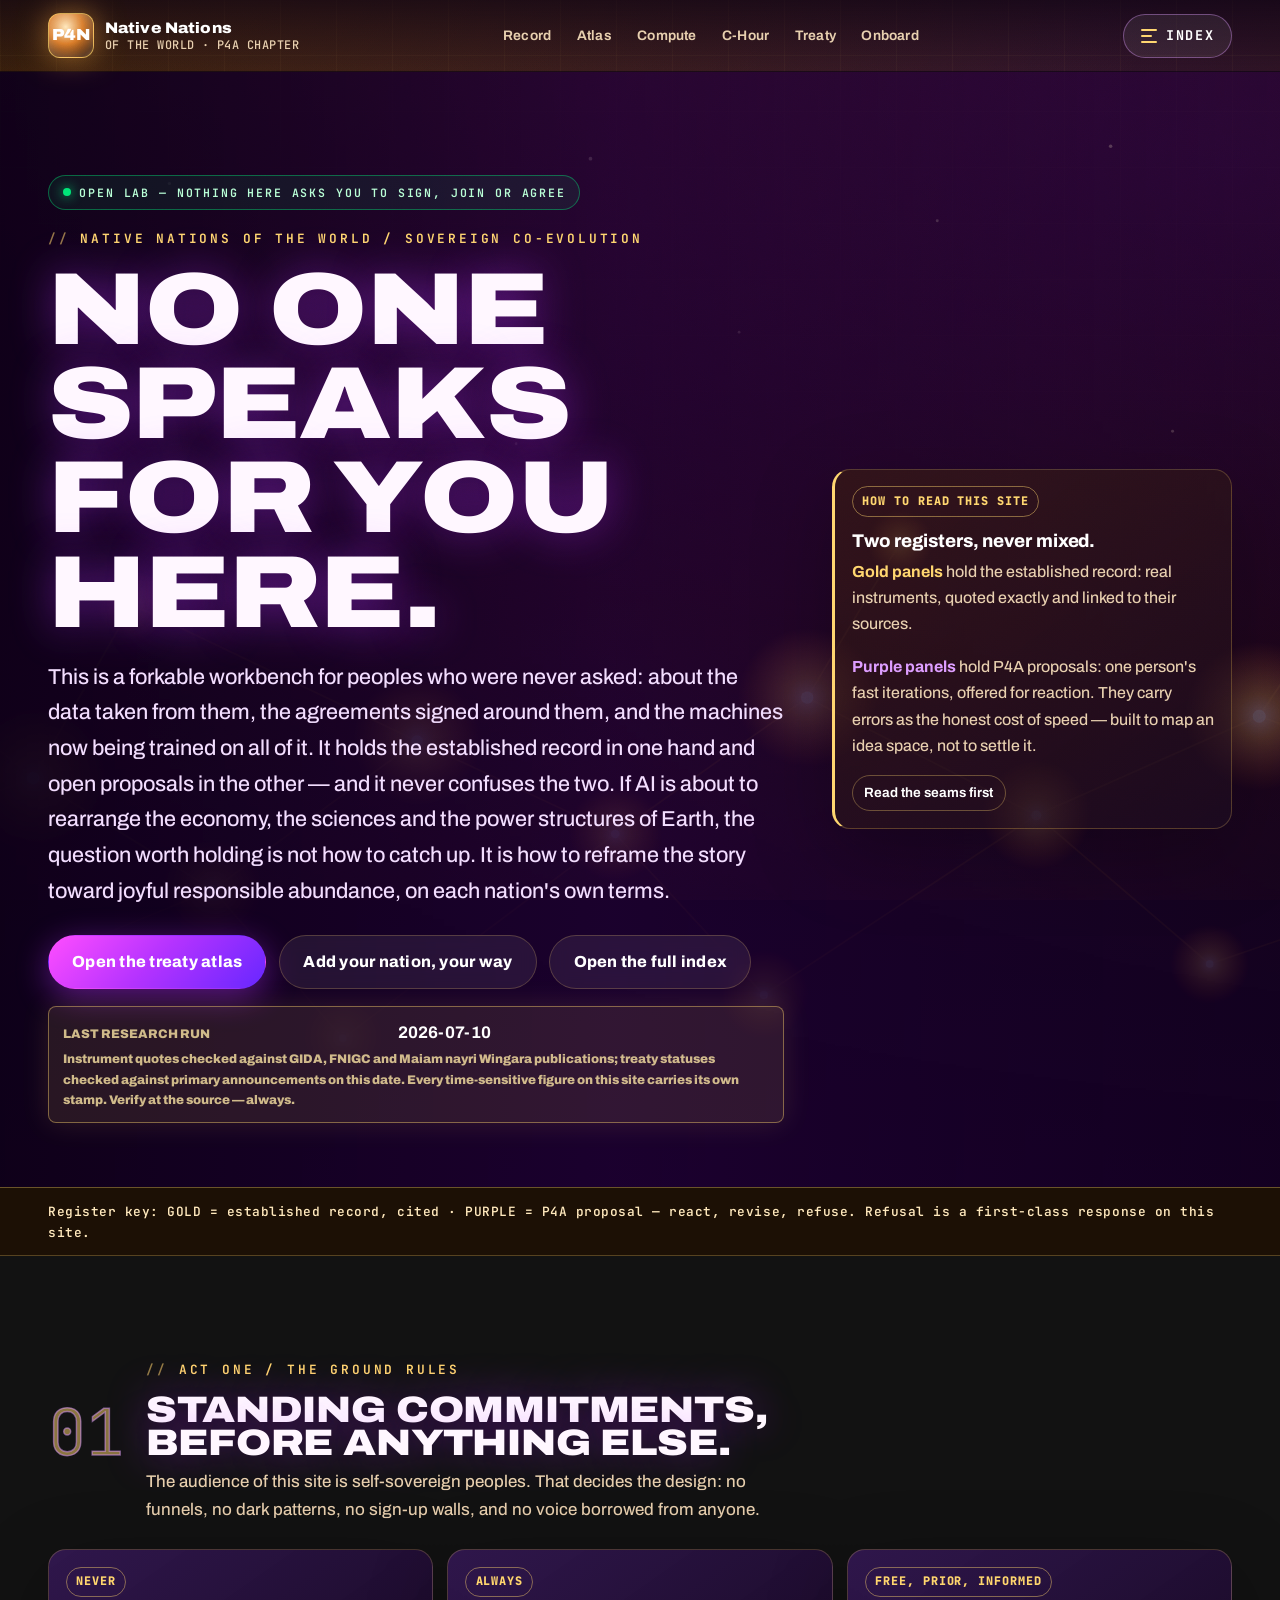
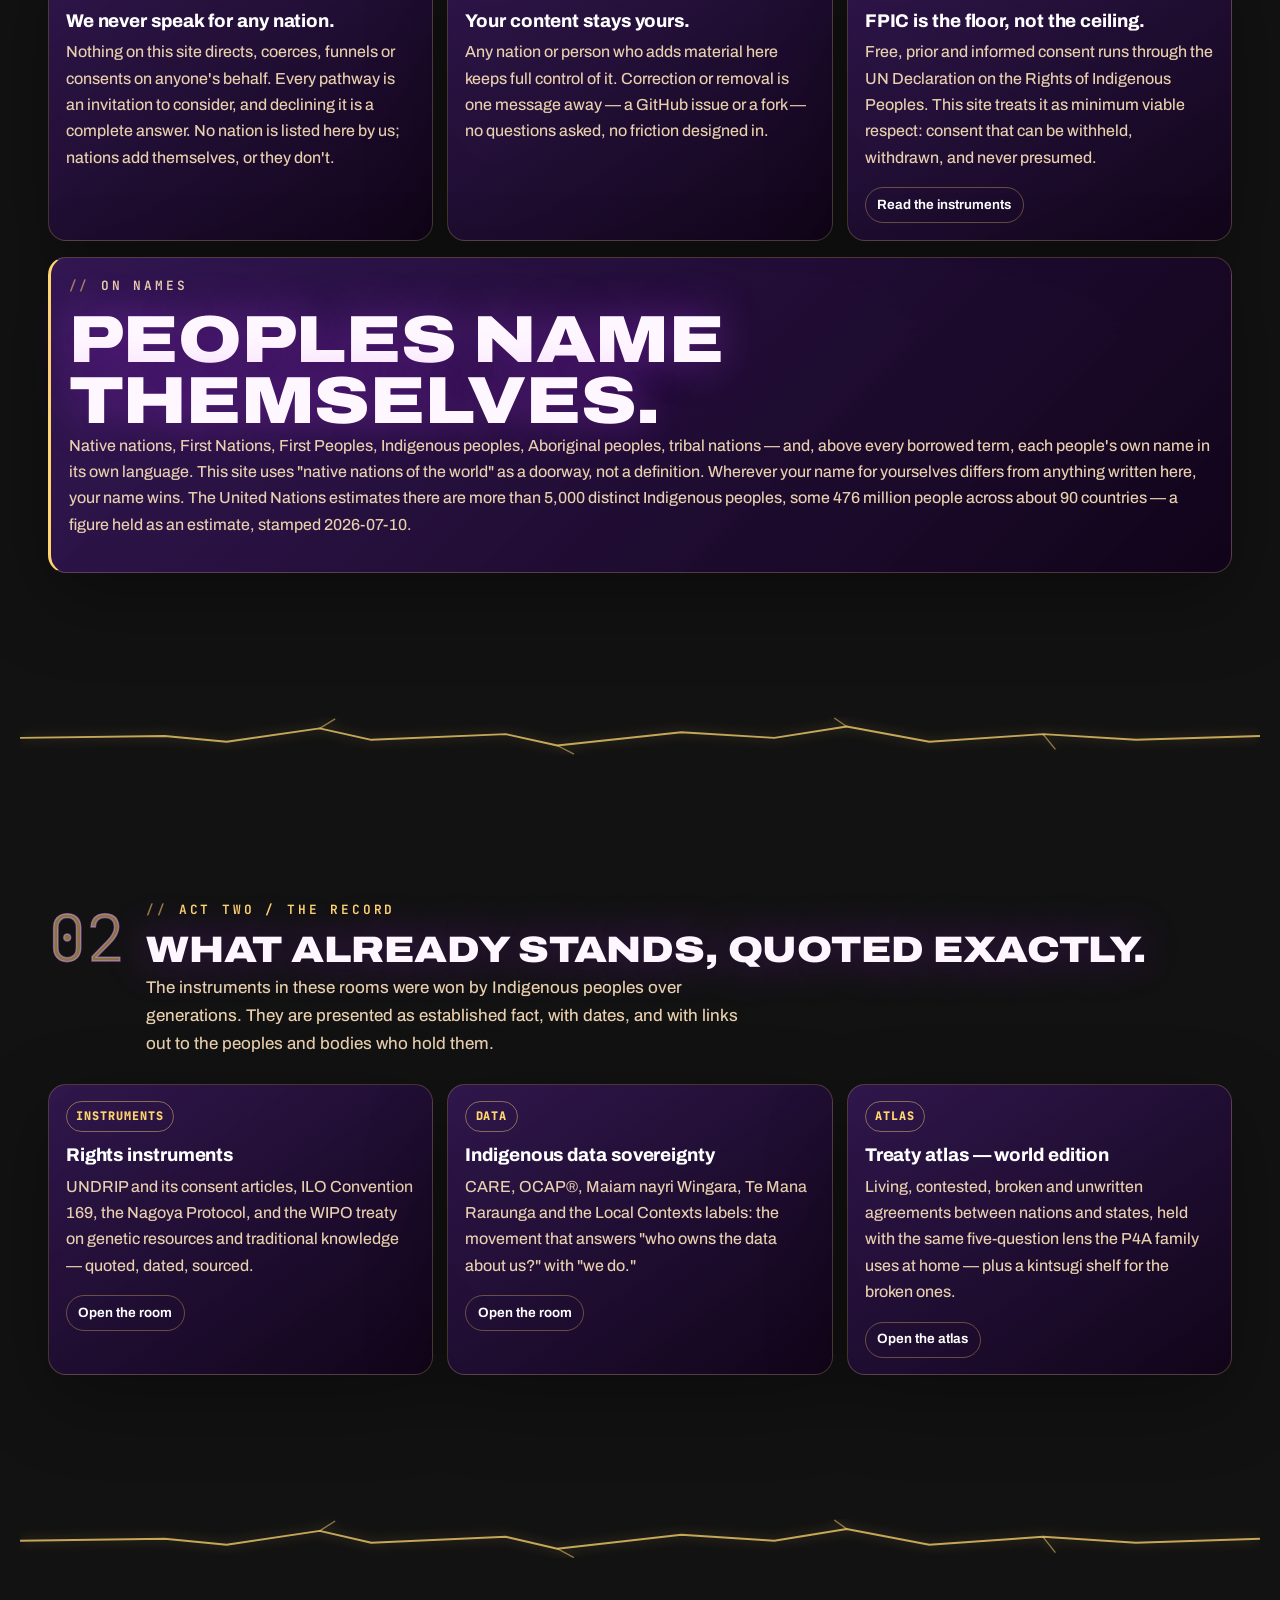
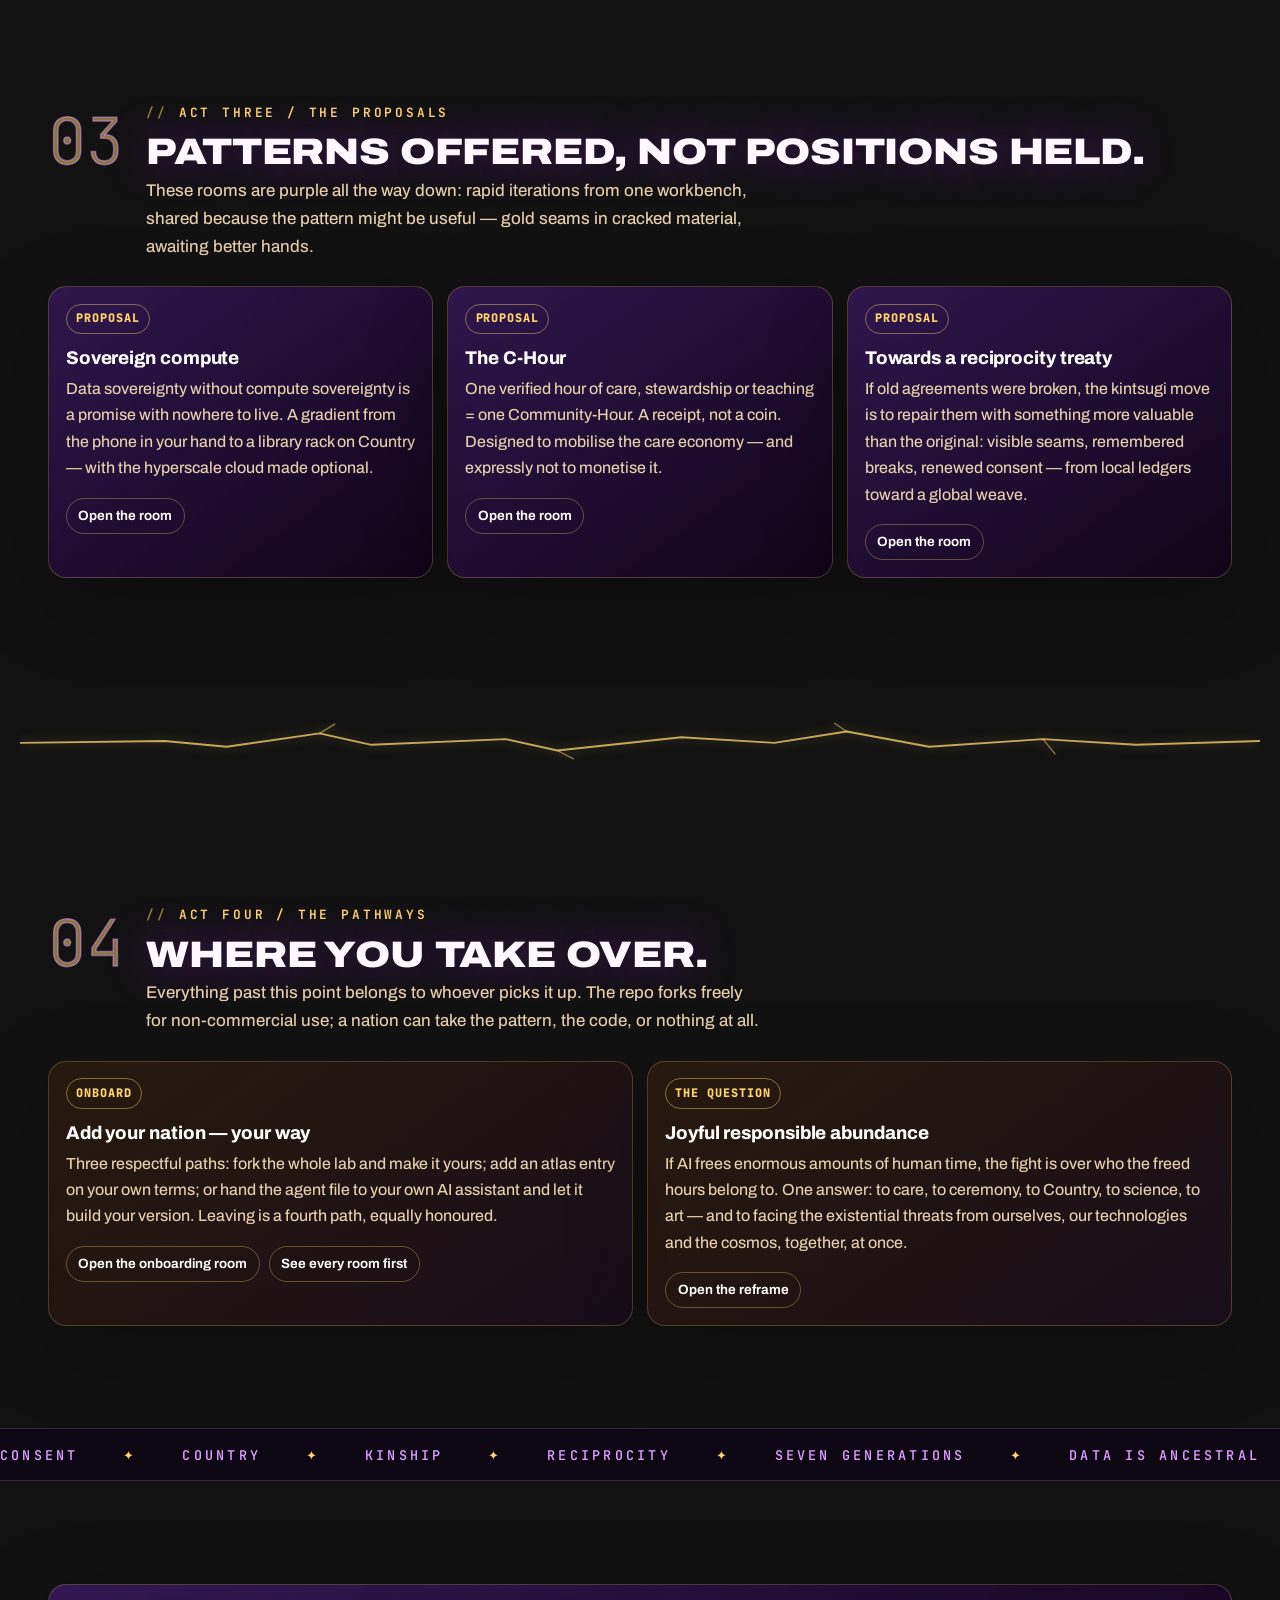
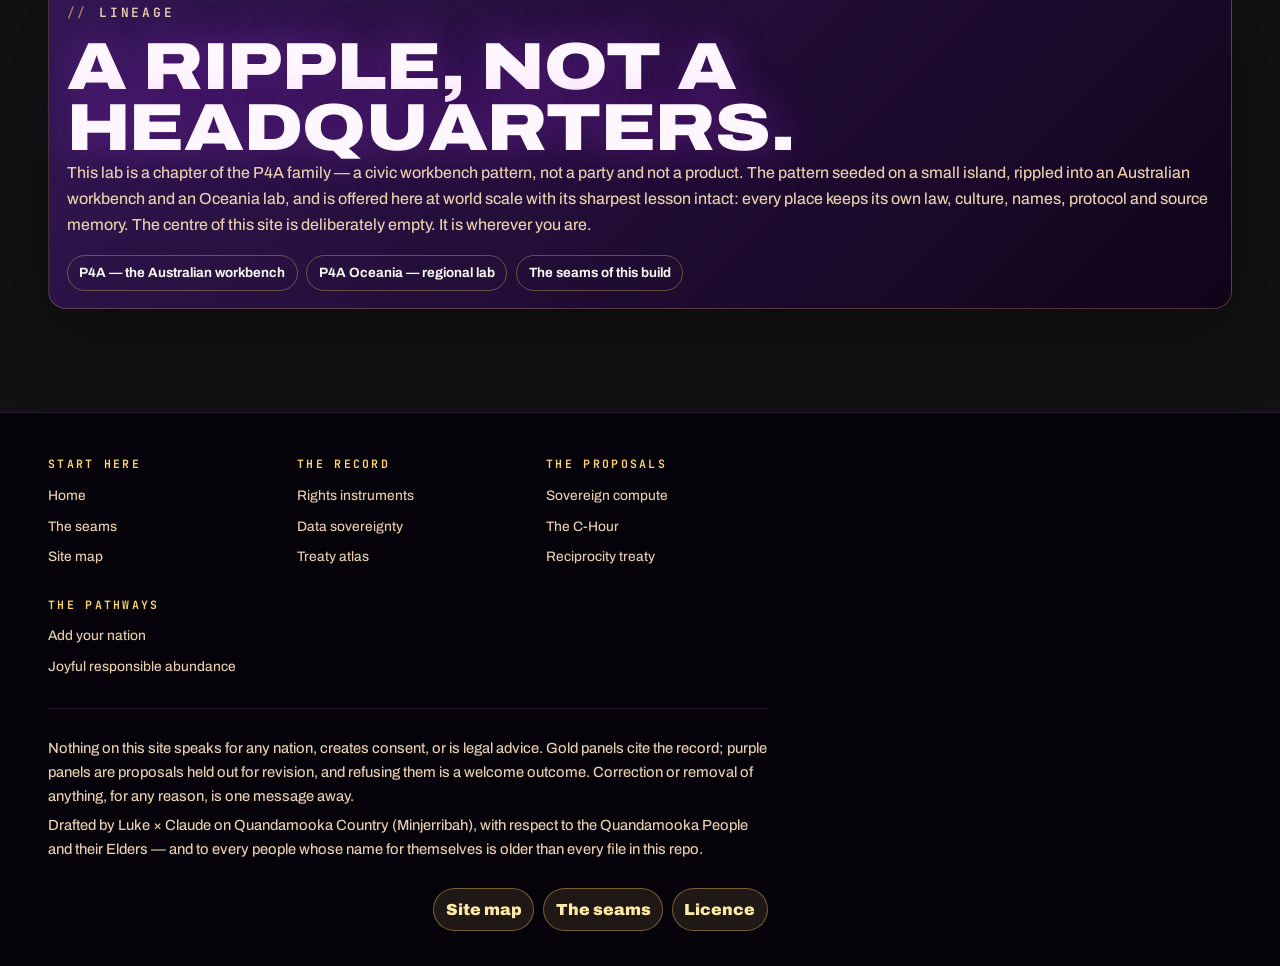
==== index.html @ 394d05d0 "Native Nations of the World — sovereign co-evolution lab, first light Next chapter of the p4a cinema" ====
<!doctype html>
<html lang="en-AU">
<head>
  <meta charset="utf-8">
  <meta name="viewport" content="width=device-width, initial-scale=1">
  <title>Native Nations of the World — Sovereign Co-Evolution Lab</title>
  <meta name="description" content="An invitational lab for native nations of the world: Indigenous data sovereignty, decentralised compute, reciprocity economics and revised agreements — offered as pathways to consider, never directions to follow.">
  <meta name="theme-color" content="#1C0F05">
  <link rel="icon" type="image/svg+xml" href="assets/favicon.svg">
  <link rel="preload" href="assets/fonts/archivo-var.woff2" as="font" type="font/woff2" crossorigin>
  <link rel="preload" href="assets/fonts/jetbrains-mono-var.woff2" as="font" type="font/woff2" crossorigin>
  <link rel="stylesheet" href="styles.css?v=20260710-fires">
</head>
<body>
  <a class="skip-link" href="#main">Skip to content</a>
<header class="site-header">
  <a class="brand" href="index.html" aria-label="Native Nations lab home"><span class="brand-mark">P4N</span><span class="brand-text"><strong>Native Nations</strong><span>of the world · P4A chapter</span></span></a>
  <nav class="site-nav" data-nav aria-label="Primary">
    <a href="pages/instruments.html">Record</a>
    <a href="pages/treaty-atlas.html">Atlas</a>
    <a href="pages/compute.html">Compute</a>
    <a href="pages/c-hour.html">C-Hour</a>
    <a href="pages/reciprocity-treaty.html">Treaty</a>
    <a href="pages/onboard.html">Onboard</a>
  </nav>
  <button class="index-toggle" type="button" data-menu-toggle aria-expanded="false" aria-controls="site-index"><span class="index-toggle-lines" aria-hidden="true"><i></i><i></i><i></i></span><span class="index-toggle-label">Index</span></button>
</header>

  <main id="main">
    <section class="hero cinema-hero">
      <div class="hero-image"><img loading="eager" fetchpriority="high" decoding="async" src="assets/fires-hero.svg" alt="A dark landscape of many small fires joined by fine gold seams, with no fire at the centre"></div>
      <div class="hero-content hero-grid reveal">
        <div>
          <p class="hero-status">Open lab — nothing here asks you to sign, join or agree</p>
          <p class="eyebrow">Native nations of the world / sovereign co-evolution</p>
          <h1>No one speaks for you here.</h1>
          <p class="hero-copy">This is a forkable workbench for peoples who were never asked: about the data taken from them, the agreements signed around them, and the machines now being trained on all of it. It holds the established record in one hand and open proposals in the other — and it never confuses the two. If AI is about to rearrange the economy, the sciences and the power structures of Earth, the question worth holding is not how to catch up. It is how to reframe the story toward joyful responsible abundance, on each nation's own terms.</p>
          <div class="hero-actions">
            <a class="button button-primary" href="pages/treaty-atlas.html">Open the treaty atlas</a>
            <a class="button button-secondary" href="pages/onboard.html">Add your nation, your way</a>
            <button class="button button-secondary" type="button" data-menu-toggle aria-controls="site-index">Open the full index</button>
          </div>
          <div class="research-badge" aria-label="Last research run">
            <span>Last research run</span>
            <strong>2026-07-10</strong>
            <small>Instrument quotes checked against GIDA, FNIGC and Maiam nayri Wingara publications; treaty statuses checked against primary announcements on this date. Every time-sensitive figure on this site carries its own stamp. Verify at the source — always.</small>
          </div>
        </div>
        <aside class="card panel-record" aria-label="How to read this site">
          <span>How to read this site</span>
          <h3>Two registers, never mixed.</h3>
          <p><strong style="color:var(--record)">Gold panels</strong> hold the established record: real instruments, quoted exactly and linked to their sources.</p>
          <p><strong style="color:#dd9cff">Purple panels</strong> hold P4A proposals: one person's fast iterations, offered for reaction. They carry errors as the honest cost of speed — built to map an idea space, not to settle it.</p>
          <div class="signal-row"><a href="pages/seams.html">Read the seams first</a></div>
        </aside>
      </div>
    </section>

    <div class="notice-strip"><span>Register key: GOLD = established record, cited · PURPLE = P4A proposal — react, revise, refuse. Refusal is a first-class response on this site.</span></div>

    <section class="section" id="ground-rules">
      <div class="act-head reveal">
        <span class="act-num" aria-hidden="true">01</span>
        <div><p class="eyebrow">Act one / The ground rules</p><h2>Standing commitments, before anything else.</h2></div>
        <p>The audience of this site is self-sovereign peoples. That decides the design: no funnels, no dark patterns, no sign-up walls, and no voice borrowed from anyone.</p>
      </div>
      <div class="feature-grid reveal">
        <article class="card panel-record">
          <span>Never</span>
          <h3>We never speak for any nation.</h3>
          <p>Nothing on this site directs, coerces, funnels or consents on anyone's behalf. Every pathway is an invitation to consider, and declining it is a complete answer. No nation is listed here by us; nations add themselves, or they don't.</p>
        </article>
        <article class="card panel-record">
          <span>Always</span>
          <h3>Your content stays yours.</h3>
          <p>Any nation or person who adds material here keeps full control of it. Correction or removal is one message away — a GitHub issue or a fork — no questions asked, no friction designed in.</p>
        </article>
        <article class="card panel-record">
          <span>Free, prior, informed</span>
          <h3>FPIC is the floor, not the ceiling.</h3>
          <p>Free, prior and informed consent runs through the UN Declaration on the Rights of Indigenous Peoples. This site treats it as minimum viable respect: consent that can be withheld, withdrawn, and never presumed.</p>
          <div class="signal-row"><a href="pages/instruments.html">Read the instruments</a></div>
        </article>
      </div>
      <div class="page-shell reveal" style="margin-top:1rem">
        <div class="feature-panel panel-record" style="width:min(100%,var(--max));margin:0 auto">
          <p class="eyebrow">On names</p>
          <h2>Peoples name themselves.</h2>
          <p>Native nations, First Nations, First Peoples, Indigenous peoples, Aboriginal peoples, tribal nations — and, above every borrowed term, each people's own name in its own language. This site uses "native nations of the world" as a doorway, not a definition. Wherever your name for yourselves differs from anything written here, your name wins. The United Nations estimates there are more than 5,000 distinct Indigenous peoples, some 476 million people across about 90 countries — a figure held as an estimate, stamped 2026-07-10.</p>
        </div>
      </div>
    </section>

    <hr class="kintsugi-seam" aria-hidden="true">

    <section class="section" id="act-record">
      <div class="act-head reveal">
        <span class="act-num" aria-hidden="true">02</span>
        <div><p class="eyebrow">Act two / The record</p><h2>What already stands, quoted exactly.</h2></div>
        <p>The instruments in these rooms were won by Indigenous peoples over generations. They are presented as established fact, with dates, and with links out to the peoples and bodies who hold them.</p>
      </div>
      <div class="feature-grid reveal">
        <article class="card panel-record">
          <span>Instruments</span>
          <h3>Rights instruments</h3>
          <p>UNDRIP and its consent articles, ILO Convention 169, the Nagoya Protocol, and the WIPO treaty on genetic resources and traditional knowledge — quoted, dated, sourced.</p>
          <div class="signal-row"><a href="pages/instruments.html">Open the room</a></div>
        </article>
        <article class="card panel-record">
          <span>Data</span>
          <h3>Indigenous data sovereignty</h3>
          <p>CARE, OCAP®, Maiam nayri Wingara, Te Mana Raraunga and the Local Contexts labels: the movement that answers "who owns the data about us?" with "we do."</p>
          <div class="signal-row"><a href="pages/data-sovereignty.html">Open the room</a></div>
        </article>
        <article class="card panel-record">
          <span>Atlas</span>
          <h3>Treaty atlas — world edition</h3>
          <p>Living, contested, broken and unwritten agreements between nations and states, held with the same five-question lens the P4A family uses at home — plus a kintsugi shelf for the broken ones.</p>
          <div class="signal-row"><a href="pages/treaty-atlas.html">Open the atlas</a></div>
        </article>
      </div>
    </section>

    <hr class="kintsugi-seam" aria-hidden="true">

    <section class="section" id="act-proposals">
      <div class="act-head reveal">
        <span class="act-num" aria-hidden="true">03</span>
        <div><p class="eyebrow">Act three / The proposals</p><h2>Patterns offered, not positions held.</h2></div>
        <p>These rooms are purple all the way down: rapid iterations from one workbench, shared because the pattern might be useful — gold seams in cracked material, awaiting better hands.</p>
      </div>
      <div class="feature-grid reveal">
        <article class="card panel-proposal">
          <span>Proposal</span>
          <h3>Sovereign compute</h3>
          <p>Data sovereignty without compute sovereignty is a promise with nowhere to live. A gradient from the phone in your hand to a library rack on Country — with the hyperscale cloud made optional.</p>
          <div class="signal-row"><a href="pages/compute.html">Open the room</a></div>
        </article>
        <article class="card panel-proposal">
          <span>Proposal</span>
          <h3>The C-Hour</h3>
          <p>One verified hour of care, stewardship or teaching = one Community-Hour. A receipt, not a coin. Designed to mobilise the care economy — and expressly not to monetise it.</p>
          <div class="signal-row"><a href="pages/c-hour.html">Open the room</a></div>
        </article>
        <article class="card panel-proposal">
          <span>Proposal</span>
          <h3>Towards a reciprocity treaty</h3>
          <p>If old agreements were broken, the kintsugi move is to repair them with something more valuable than the original: visible seams, remembered breaks, renewed consent — from local ledgers toward a global weave.</p>
          <div class="signal-row"><a href="pages/reciprocity-treaty.html">Open the room</a></div>
        </article>
      </div>
    </section>

    <hr class="kintsugi-seam" aria-hidden="true">

    <section class="section" id="act-pathways">
      <div class="act-head reveal">
        <span class="act-num" aria-hidden="true">04</span>
        <div><p class="eyebrow">Act four / The pathways</p><h2>Where you take over.</h2></div>
        <p>Everything past this point belongs to whoever picks it up. The repo forks freely for non-commercial use; a nation can take the pattern, the code, or nothing at all.</p>
      </div>
      <div class="region-grid reveal">
        <article class="region-card">
          <span>Onboard</span>
          <h3>Add your nation — your way</h3>
          <p>Three respectful paths: fork the whole lab and make it yours; add an atlas entry on your own terms; or hand the agent file to your own AI assistant and let it build your version. Leaving is a fourth path, equally honoured.</p>
          <div class="signal-row"><a href="pages/onboard.html">Open the onboarding room</a><a href="pages/site-map.html">See every room first</a></div>
        </article>
        <article class="region-card">
          <span>The question</span>
          <h3>Joyful responsible abundance</h3>
          <p>If AI frees enormous amounts of human time, the fight is over who the freed hours belong to. One answer: to care, to ceremony, to Country, to science, to art — and to facing the existential threats from ourselves, our technologies and the cosmos, together, at once.</p>
          <div class="signal-row"><a href="pages/abundance.html">Open the reframe</a></div>
        </article>
      </div>
    </section>

    <div class="p4a-marquee" aria-hidden="true">
      <div class="marquee-track">
        <span>consent</span><span>Country</span><span>kinship</span><span>reciprocity</span><span>seven generations</span><span>data is ancestral</span><span>fork freely</span><span>refuse freely</span><span>repair with gold</span><span>more time for joy</span>
        <span>consent</span><span>Country</span><span>kinship</span><span>reciprocity</span><span>seven generations</span><span>data is ancestral</span><span>fork freely</span><span>refuse freely</span><span>repair with gold</span><span>more time for joy</span>
      </div>
    </div>

    <section class="section" id="lineage">
      <div class="page-shell reveal">
        <div class="feature-panel" style="width:min(100%,var(--max));margin:0 auto">
          <p class="eyebrow">Lineage</p>
          <h2>A ripple, not a headquarters.</h2>
          <p>This lab is a chapter of the P4A family — a civic workbench pattern, not a party and not a product. The pattern seeded on a small island, rippled into an Australian workbench and an Oceania lab, and is offered here at world scale with its sharpest lesson intact: every place keeps its own law, culture, names, protocol and source memory. The centre of this site is deliberately empty. It is wherever you are.</p>
          <div class="signal-row">
            <a href="https://auraofintelligence.github.io/p4a-xyz-cinema/">P4A — the Australian workbench</a>
            <a href="https://auraofintelligence.github.io/p4a-oceania-cinema/">P4A Oceania — regional lab</a>
            <a href="pages/seams.html">The seams of this build</a>
          </div>
        </div>
      </div>
    </section>
  </main>

  <footer class="site-footer">
    <div>
      <p>Nothing on this site speaks for any nation, creates consent, or is legal advice. Gold panels cite the record; purple panels are proposals held out for revision, and refusing them is a welcome outcome. Correction or removal of anything, for any reason, is one message away.</p>
      <p>Drafted by Luke × Claude on Quandamooka Country (Minjerribah), with respect to the Quandamooka People and their Elders — and to every people whose name for themselves is older than every file in this repo.</p>
    </div>
    <nav class="footer-links" aria-label="Footer links"><a href="pages/site-map.html">Site map</a><a href="pages/seams.html">The seams</a><a href="LICENCE.md">Licence</a></nav>
  </footer>
  <script src="script.js?v=20260710-fires"></script>
<script src="assets/site-nav.js?v=20260710-fires"></script>
</body>
</html>
---- styles.css ----
/* ---------- Self-hosted variable fonts (offline-first, no CDN) ---------- */
@font-face {
  font-family: "Archivo Var";
  src: url("assets/fonts/archivo-var.woff2") format("woff2-variations");
  font-weight: 100 900;
  font-stretch: 62% 125%;
  font-display: swap;
}
@font-face {
  font-family: "JetBrains Mono Var";
  src: url("assets/fonts/jetbrains-mono-var.woff2") format("woff2-variations");
  font-weight: 100 800;
  font-display: swap;
}
/* Legacy family aliases: rules across the site name these families directly,
   so aliasing them upgrades every page without touching each rule. */
@font-face {
  font-family: Montserrat;
  src: url("assets/fonts/archivo-var.woff2") format("woff2-variations");
  font-weight: 100 900;
  font-stretch: 62% 125%;
  font-display: swap;
}
@font-face {
  font-family: Inter;
  src: url("assets/fonts/archivo-var.woff2") format("woff2-variations");
  font-weight: 100 900;
  font-stretch: 62% 125%;
  font-display: swap;
}
@font-face {
  font-family: Rajdhani;
  src: url("assets/fonts/jetbrains-mono-var.woff2") format("woff2-variations");
  font-weight: 100 800;
  font-display: swap;
}

@view-transition { navigation: auto; }

:root {
  --void: #060009;
  --deep: #150022;
  --royal: #3f0f75;
  --grape: #6f22c8;
  --violet: #b533ff;
  --amethyst: #dd9cff;
  --plasma: #ff4dff;
  --green: #00e676;
  --blue: #37a5ff;
  --red: #ff3154;
  --gold: #ffd66e;
  --text: #fff7ff;
  --muted: #d5bdee;
  --line: rgba(221, 156, 255, 0.26);
  --glass: rgba(74, 15, 122, 0.36);
  --glass-strong: rgba(93, 28, 150, 0.56);
  --max: 1240px;
  --radius: 18px;
  --radius-sm: 10px;
  --font-display: "Archivo Var", Montserrat, ui-sans-serif, system-ui, sans-serif;
  --font-body: "Archivo Var", Inter, ui-sans-serif, system-ui, sans-serif;
  --font-mono: "JetBrains Mono Var", Rajdhani, Consolas, monospace;
  --ease-out: cubic-bezier(.16, 1, .3, 1);
  color-scheme: dark;
}
* { box-sizing: border-box; }
html { scroll-behavior: smooth; width: 100%; max-width: 100%; overflow-x: hidden; }
body {
  margin: 0;
  width: 100%;
  max-width: 100%;
  min-height: 100vh;
  color: var(--text);
  font-family: var(--font-body);
  font-weight: 460;
  line-height: 1.65;
  background:
    radial-gradient(ellipse 60rem 34rem at 12% -4%, rgba(255, 77, 255, 0.17), transparent),
    radial-gradient(ellipse 70rem 40rem at 88% 4%, rgba(111, 34, 200, 0.34), transparent),
    radial-gradient(ellipse 80rem 52rem at 50% 112%, rgba(63, 15, 117, 0.55), transparent),
    linear-gradient(180deg, #1c0333 0%, #0d0018 38%, var(--void) 100%);
  background-attachment: fixed;
  overflow-x: hidden;
  -webkit-text-size-adjust: 100%;
  touch-action: manipulation;
}
/* faint survey-grid, fading with depth */
body::before {
  content: "";
  position: fixed;
  inset: 0;
  z-index: -2;
  background:
    linear-gradient(90deg, rgba(221,156,255,.055) 1px, transparent 1px),
    linear-gradient(0deg, rgba(221,156,255,.055) 1px, transparent 1px);
  background-size: 56px 56px;
  mask-image: linear-gradient(180deg, rgba(0,0,0,.85), rgba(0,0,0,.05) 70%);
}
/* film grain + vignette */
body::after {
  content: "";
  position: fixed;
  inset: 0;
  z-index: 60;
  pointer-events: none;
  opacity: .16;
  mix-blend-mode: overlay;
  background-image: url("data:image/svg+xml,%3Csvg xmlns='http://www.w3.org/2000/svg' width='180' height='180'%3E%3Cfilter id='n'%3E%3CfeTurbulence type='fractalNoise' baseFrequency='0.82' numOctaves='2' stitchTiles='stitch'/%3E%3C/filter%3E%3Crect width='100%25' height='100%25' filter='url(%23n)' opacity='0.55'/%3E%3C/svg%3E");
}
::selection { background: var(--plasma); color: #12001f; }
:focus-visible { outline: 2px solid var(--gold); outline-offset: 3px; }
.sr-only { position: absolute; width: 1px; height: 1px; padding: 0; margin: -1px; overflow: hidden; clip: rect(0 0 0 0); white-space: nowrap; border: 0; }
a { color: inherit; }
img { max-width: 100%; display: block; }
main, section, article, div, p, h1, h2, h3, span, a { min-width: 0; }
.skip-link { position: absolute; left: 1rem; top: -5rem; z-index: 100; background: var(--gold); color: #1b1020; padding: .7rem 1rem; border-radius: 4px; font-weight: 900; }
.skip-link:focus { top: 1rem; }
.site-header {
  position: sticky;
  top: 0;
  z-index: 50;
  display: flex;
  align-items: center;
  justify-content: space-between;
  gap: .75rem 1.25rem;
  padding: .8rem clamp(1rem, 4vw, 3rem);
  border-bottom: 1px solid transparent;
  background: linear-gradient(180deg, rgba(9, 0, 16, .62), rgba(9, 0, 16, 0));
  transition: background .35s var(--ease-out), border-color .35s var(--ease-out), padding .35s var(--ease-out);
}
.site-header.is-condensed {
  padding-top: .55rem;
  padding-bottom: .55rem;
  border-bottom-color: rgba(221, 156, 255, .18);
  background: rgba(12, 0, 22, .78);
  backdrop-filter: blur(20px) saturate(1.3);
  -webkit-backdrop-filter: blur(20px) saturate(1.3);
}
.brand { display: inline-flex; align-items: center; gap: .7rem; text-decoration: none; }
.brand-mark {
  display: grid;
  place-items: center;
  width: 2.85rem;
  height: 2.85rem;
  border: 1px solid rgba(255, 77, 255, .7);
  border-radius: 12px;
  background: radial-gradient(circle at 38% 30%, #f1d0ff 0%, var(--violet) 36%, var(--royal) 78%);
  color: #fff;
  box-shadow: 0 0 30px rgba(181, 51, 255, .55), inset 0 0 14px rgba(255,255,255,.25);
  font-family: var(--font-display);
  font-weight: 900;
  font-stretch: 110%;
  letter-spacing: -.02em;
}
.brand-text { display: grid; font-size: .74rem; line-height: 1.25; color: var(--muted); font-family: var(--font-mono); font-weight: 500; letter-spacing: .04em; text-transform: uppercase; }
.brand-text strong { color: white; font-family: var(--font-display); font-size: .95rem; font-weight: 850; font-stretch: 108%; letter-spacing: .01em; text-transform: none; }
.nav-toggle { display: none; }
.site-nav { display: flex; align-items: center; justify-content: flex-end; gap: .15rem; color: var(--muted); font-size: .86rem; font-weight: 640; line-height: 1.15; min-width: 0; }
.site-nav a { position: relative; padding: .55rem .72rem; border-radius: 999px; text-decoration: none; cursor: pointer; white-space: nowrap; letter-spacing: .015em; transition: color .2s, background .2s; }
.site-nav a:hover { color: white; background: rgba(181, 51, 255, .18); }
.site-nav a[aria-current="page"] { color: white; background: rgba(181, 51, 255, .26); box-shadow: inset 0 0 0 1px rgba(221, 156, 255, .28); }
/* The Index toggle: always visible, opens the full-screen menu. */
.index-toggle {
  display: inline-flex;
  align-items: center;
  gap: .55rem;
  min-height: 2.75rem;
  padding: 0 1.05rem;
  border: 1px solid rgba(221, 156, 255, .38);
  border-radius: 999px;
  background: rgba(255, 255, 255, .07);
  color: #fff;
  font: 700 .84rem/1 var(--font-mono);
  letter-spacing: .12em;
  text-transform: uppercase;
  cursor: pointer;
  transition: border-color .2s, background .2s, box-shadow .2s;
}
.index-toggle:hover { border-color: rgba(255, 214, 110, .75); background: rgba(255, 214, 110, .1); box-shadow: 0 0 26px rgba(255, 214, 110, .16); }
.index-toggle-lines { display: grid; gap: 4px; width: 1.05rem; }
.index-toggle-lines i { height: 2px; border-radius: 2px; background: var(--gold); transition: transform .25s var(--ease-out), width .25s var(--ease-out); }
.index-toggle-lines i:nth-child(2) { width: 70%; }
.index-toggle:hover .index-toggle-lines i:nth-child(2) { width: 100%; }
.index-toggle[aria-expanded="true"] .index-toggle-lines i:nth-child(1) { transform: translateY(6px) rotate(45deg); }
.index-toggle[aria-expanded="true"] .index-toggle-lines i:nth-child(2) { width: 0; }
.index-toggle[aria-expanded="true"] .index-toggle-lines i:nth-child(3) { transform: translateY(-6px) rotate(-45deg); }
.site-nav a[data-nav-layer="state-site"][aria-current="page"],
.site-nav a[data-nav-layer="state-history"][aria-current="page"] { background: rgba(0, 230, 118, .14); box-shadow: inset 0 0 0 1px rgba(0, 230, 118, .36), 0 0 18px rgba(0, 230, 118, .12); }
.site-nav a[data-nav-layer="history-index"][aria-current="page"] { background: rgba(255, 214, 110, .13); box-shadow: inset 0 0 0 1px rgba(255, 214, 110, .36), 0 0 18px rgba(255, 214, 110, .12); }
.site-layer-strip {
  display: flex;
  flex-wrap: wrap;
  align-items: center;
  justify-content: center;
  gap: .55rem 1rem;
  padding: .62rem clamp(1rem, 4vw, 3rem);
  border-bottom: 1px solid rgba(221, 156, 255, .24);
  background: rgba(13, 0, 24, .92);
  color: var(--muted);
  font-size: .86rem;
  font-weight: 760;
}
.site-layer-strip strong {
  color: var(--gold);
  font-family: Rajdhani, Inter, sans-serif;
  font-weight: 1000;
  letter-spacing: .08em;
  text-transform: uppercase;
  white-space: nowrap;
}
.site-layer-strip span {
  flex: 1 1 28rem;
  max-width: 58rem;
  line-height: 1.35;
}
.site-layer-strip a {
  display: inline-flex;
  align-items: center;
  min-height: 2.1rem;
  padding: .35rem .62rem;
  border: 1px solid rgba(255, 214, 110, .4);
  border-radius: 8px;
  color: #ffe9a6;
  text-decoration: none;
  white-space: nowrap;
}
.site-layer-strip a:hover,
.site-layer-strip a:focus-visible {
  color: #fff;
  background: rgba(255, 214, 110, .13);
}
.national-layer {
  background: linear-gradient(90deg, rgba(20, 0, 34, .96), rgba(63, 15, 117, .42), rgba(20, 0, 34, .96));
}
.state-layer {
  background: linear-gradient(90deg, rgba(4, 31, 29, .94), rgba(22, 45, 90, .42), rgba(20, 0, 34, .96));
}

.icon-button, .button { min-height: 2.85rem; border-radius: 999px; font: inherit; font-weight: 780; }
.icon-button { display: inline-grid; place-items: center; padding: 0 .85rem; border: 1px solid var(--line); background: rgba(255,255,255,.08); color: white; line-height: 1; text-align: center; cursor: pointer; }
.icon-button.nav-toggle { display: none; }
.button { display: inline-flex; justify-content: center; align-items: center; gap: .55rem; padding: .8rem 1.45rem; text-decoration: none; border: 1px solid transparent; cursor: pointer; letter-spacing: .015em; transition: transform .22s var(--ease-out), box-shadow .22s var(--ease-out), background .22s, border-color .22s; }
.button:hover { transform: translateY(-2px); }
.button:active { transform: translateY(0); }
.button-primary { background: linear-gradient(135deg, var(--plasma), var(--violet) 48%, #6727ff); color: white; box-shadow: 0 8px 32px rgba(181, 51, 255, .45); }
.button-primary:hover { box-shadow: 0 14px 44px rgba(255, 77, 255, .55); }
.button-secondary { border-color: var(--line); background: rgba(255,255,255,.07); color: white; backdrop-filter: blur(8px); }
.button-secondary:hover { border-color: rgba(255, 214, 110, .6); background: rgba(255, 214, 110, .09); }
.hero { position: relative; min-height: calc(100vh - 5rem); display: grid; align-items: center; padding: clamp(4rem, 8vw, 7rem) clamp(1rem, 4vw, 3rem) clamp(2rem, 5vw, 4rem); overflow: hidden; }
.hero-image { position: absolute; inset: 0; z-index: -1; }
.hero-image img { width: 100%; height: 100%; object-fit: cover; opacity: .52; filter: saturate(1.32) contrast(1.1); }
.hero-image::after { content: ""; position: absolute; inset: 0; background: linear-gradient(90deg, rgba(15,0,26,.94) 0%, rgba(34,0,58,.72) 48%, rgba(34,0,58,.42) 100%), linear-gradient(0deg, rgba(9,0,16,.96), transparent 48%); }
.hero-content { width: min(100%, var(--max)); margin: 0 auto; }
.home-hero-content { display: grid; grid-template-columns: minmax(0, 1fr) minmax(16rem, 24rem); gap: clamp(1.2rem, 4vw, 3rem); align-items: center; }
.home-hero-copy { min-width: 0; }
.home-hero-copy h1 { max-width: 12ch; }
.home-phone-panel { display: grid; gap: .75rem; justify-items: center; align-self: end; padding: 1rem; border: 1px solid rgba(221,156,255,.26); border-radius: var(--radius); background: linear-gradient(180deg, rgba(8,0,14,.42), rgba(8,0,14,.72)); box-shadow: 0 24px 80px rgba(0,0,0,.32); }
.home-phone-panel h2 { margin: -.15rem 0 0; max-width: 10ch; color: white; font-size: clamp(1.45rem, 2.4vw, 2.35rem); line-height: 1; text-align: center; }
.home-phone-panel p:not(.eyebrow) { margin: 0; color: var(--muted); text-align: center; font-size: .96rem; line-height: 1.45; }
.home-phone-panel .phone-frame { width: min(100%, 16.5rem); }
.music-hero-content { display: grid; grid-template-columns: minmax(0, 1fr) minmax(15rem, 23rem); gap: clamp(1.2rem, 4vw, 3rem); align-items: center; }
.music-hero-copy { min-width: 0; }
.music-hero-copy h1 { max-width: 10ch; }
.music-phone-panel { display: grid; gap: .75rem; justify-items: center; padding: 1rem; border: 1px solid rgba(221,156,255,.26); border-radius: var(--radius); background: linear-gradient(180deg, rgba(8,0,14,.42), rgba(8,0,14,.72)); box-shadow: 0 24px 80px rgba(0,0,0,.32); }
.music-phone-panel h3 { margin: -.15rem 0 0; max-width: 12ch; color: white; font-size: clamp(1.3rem, 2.1vw, 1.8rem); line-height: 1; text-align: center; }
.music-phone-panel .phone-frame { width: min(100%, 16.5rem); }
.music-phone-panel .source-links { justify-content: center; margin-top: .1rem; }
.eyebrow { margin: 0 0 .85rem; color: var(--gold); font-family: var(--font-mono); font-size: .8rem; font-weight: 640; letter-spacing: .22em; text-transform: uppercase; }
.eyebrow::before { content: "// "; color: rgba(255, 214, 110, .55); }
h1, h2, h3 { letter-spacing: -.005em; }
h1, h2 { margin: 0; font-family: var(--font-display); font-weight: 880; font-stretch: 118%; line-height: .92; text-transform: uppercase; text-shadow: 0 0 44px rgba(181,51,255,.42); text-wrap: balance; }
h1 { max-width: 14ch; font-size: clamp(3rem, 8vw, 7.6rem); }
h2 { font-size: clamp(2.1rem, 5.2vw, 4.6rem); }
h3 { margin: 0 0 .6rem; font-size: 1.15rem; line-height: 1.18; font-weight: 760; }
p { margin-top: 0; }
.hero-copy { max-width: 54rem; margin: 1.25rem 0 0; color: #f3ddff; font-size: clamp(1.08rem, 2vw, 1.35rem); }
.hero-actions { display: flex; gap: .8rem; flex-wrap: wrap; margin-top: 1.6rem; }
.signal-deck { display: grid; grid-template-columns: repeat(4, minmax(0, 1fr)); gap: .7rem; margin-top: 2rem; max-width: 60rem; }
.signal { min-height: 8rem; padding: 1rem; border: 1px solid var(--line); border-radius: var(--radius); background: linear-gradient(180deg, rgba(111,34,200,.45), rgba(42,6,73,.62)); box-shadow: 0 20px 70px rgba(0,0,0,.32); text-decoration: none; }
.signal span { color: var(--amethyst); font-size: .75rem; text-transform: uppercase; }
.signal strong { display: block; margin-top: .4rem; font-size: 1.05rem; line-height: 1.2; }.signal small { display: block; margin-top: .55rem; color: var(--muted); font-weight: 650; line-height: 1.35; }
.section { padding: clamp(4rem, 8vw, 7rem) clamp(1rem, 4vw, 3rem); }
.section > * { width: min(100%, var(--max)); margin-left: auto; margin-right: auto; }
.section-heading { display: grid; grid-template-columns: minmax(0, .85fr) minmax(18rem, 1fr); gap: 2rem; align-items: end; margin-bottom: 2rem; }
.section-heading p:not(.eyebrow) { color: var(--muted); font-size: 1.06rem; }
.portal-grid { display: grid; grid-template-columns: repeat(5, minmax(0, 1fr)); gap: .85rem; }
.portal-card { position: relative; min-height: 17rem; padding: 1rem; overflow: hidden; border: 1px solid var(--line); border-radius: var(--radius); background: linear-gradient(160deg, rgba(181,51,255,.22), rgba(42,6,73,.66)); text-decoration: none; box-shadow: 0 24px 80px rgba(0,0,0,.35); }
.portal-card::before { content: ""; position: absolute; inset: 0; background-image: var(--door-image); background-size: cover; background-position: center; opacity: .22; filter: saturate(1.4); transition: transform .5s ease, opacity .5s ease; }
.portal-card:hover::before { transform: scale(1.08); opacity: .36; }
.portal-card > * { position: relative; }
.portal-card span { display: inline-grid; place-items: center; min-width: 2.4rem; width: fit-content; max-width: 100%; height: 2.4rem; padding: 0 .7rem; border: 1px solid rgba(255,255,255,.3); border-radius: 999px; background: rgba(255,77,255,.16); color: var(--gold); font-weight: 1000; line-height: 1; white-space: nowrap; }
.portal-card h3 { margin-top: 4rem; color: white; }
.portal-card p { color: var(--muted); margin-bottom: 0; font-size: .94rem; }
.rabbit-panel, .feature-panel { border: 1px solid var(--line); border-radius: var(--radius); background: linear-gradient(135deg, rgba(111,34,200,.36), rgba(17,0,28,.76)); box-shadow: 0 24px 80px rgba(0,0,0,.34); }
.rabbit-panel { display: grid; grid-template-columns: .95fr 1.05fr; gap: 1rem; padding: 1rem; }
.rabbit-panel img { width: 100%; height: 100%; min-height: 24rem; object-fit: contain; object-position: top center; background: rgba(8,0,14,.7); border-radius: 8px; border: 1px solid rgba(255,255,255,.18); }
.rabbit-copy { padding: clamp(.8rem, 2vw, 1.2rem); }
.rabbit-copy p, .feature-panel p, .page-copy p, .site-footer p { color: var(--muted); }
.portal-card h3, .portal-card p, .twinkle-card h3, .twinkle-card p, .origin-card strong, .origin-card small, .feature-panel p, .clue span, .mode-card span, .track-card strong, .track-card p, .consent-card p, .research-badge small { overflow-wrap: break-word; }
.clue-grid { display: grid; grid-template-columns: repeat(3, minmax(0, 1fr)); gap: .85rem; margin-top: 1rem; }
.clue { padding: 1rem; border: 1px solid rgba(221,156,255,.22); border-radius: var(--radius); background: rgba(255,255,255,.07); }
.clue strong { display: block; color: white; margin-bottom: .35rem; }
.page-hero { min-height: 64vh; align-items: center; }
.page-hero h1 { max-width: 13ch; }
.gear-page .page-hero { min-height: min(48vh, 31rem); }
.gear-page #hoodie-drop { scroll-margin-top: 5.25rem; }
.page-shell { display: grid; grid-template-columns: 1fr; gap: 1.15rem; align-items: start; width: min(100%, var(--max)); margin-inline: auto; }
.page-media { position: static; width: min(100%, 64rem); margin-inline: auto; border: 1px solid var(--line); border-radius: var(--radius); overflow: hidden; background: rgba(255,255,255,.08); box-shadow: 0 24px 80px rgba(0,0,0,.38); }
.page-media img { display: block; width: 100%; min-height: 0; max-height: 34rem; object-fit: contain; object-position: center; }
.page-media-full img { height: auto; min-height: 0; max-height: none; object-fit: contain; object-position: top center; }
.page-copy { display: grid; gap: 1rem; width: min(100%, var(--max)); margin-inline: auto; }
.feature-panel { padding: 1.1rem; }
.feature-grid { display: grid; gap: .9rem; }
.feature-grid.three { grid-template-columns: repeat(3, minmax(0, 1fr)); }
.home-door-grid { grid-template-columns: repeat(auto-fit, minmax(13rem, 1fr)); }
.feature-grid article, .statement-card { border: 1px solid var(--line); border-radius: var(--radius); background: linear-gradient(145deg, rgba(111,34,200,.32), rgba(17,0,28,.72)); box-shadow: 0 24px 80px rgba(0,0,0,.32); }
.feature-grid article { min-height: 14rem; padding: 1.05rem; }
.feature-grid article p, .statement-card p { color: var(--muted); }
.gear-door { background: linear-gradient(145deg, rgba(255,214,110,.16), rgba(111,34,200,.28), rgba(17,0,28,.76)); box-shadow: 0 24px 80px rgba(255,214,110,.08), 0 24px 80px rgba(0,0,0,.32); }
.card-number { display: inline-grid; place-items: center; width: 2.35rem; height: 2.35rem; margin-bottom: 1.4rem; border: 1px solid rgba(255,214,110,.45); border-radius: 50%; color: var(--gold); font-weight: 1000; }
.statement-card { margin-top: 1rem; padding: clamp(1rem, 2vw, 1.4rem); }
.statement-card h3 { font-size: clamp(1.35rem, 3vw, 2rem); }
.organiser-kit-card {
  display: grid;
  grid-template-columns: minmax(14rem, .62fr) minmax(0, 1fr);
  gap: 1rem;
  align-items: center;
  scroll-margin-top: 6rem;
}
.organiser-kit-card img {
  width: 100%;
  max-height: 24rem;
  object-fit: contain;
  border: 1px solid rgba(221,156,255,.22);
  border-radius: 8px;
  background: rgba(8,0,14,.62);
}
.next-trail { display: flex; justify-content: flex-start; gap: 1rem; flex-wrap: wrap; padding-top: 1rem; }
.next-trail .button { flex: 0 1 10rem; }
.quest-stage { margin: 1.1rem 0 .85rem; padding: 1rem; border-left: 4px solid var(--gold); background: linear-gradient(90deg, rgba(255,214,110,.16), rgba(42,6,73,.18)); border-radius: var(--radius); }
.quest-stage span { display: block; margin-bottom: .35rem; color: var(--gold); font-family: Rajdhani, Inter, sans-serif; font-weight: 1000; letter-spacing: .1em; text-transform: uppercase; }
.quest-stage h3 { margin: 0 0 .25rem; font-size: clamp(1.25rem, 2.5vw, 1.85rem); text-transform: uppercase; }
.quest-stage p { max-width: 62rem; margin: 0; color: var(--muted); }
.ledger-note { margin: 1rem 0 0; color: var(--muted); }
.trust-flow, .mode-grid { display: grid; grid-template-columns: repeat(3, minmax(0, 1fr)); gap: .85rem; margin-top: 1rem; }
.trust-flow article, .mode-card { border: 1px solid rgba(221,156,255,.26); border-radius: var(--radius); background: rgba(255,255,255,.055); padding: 1rem; }
.trust-flow span { display: inline-block; margin-bottom: .7rem; color: var(--gold); font-family: Rajdhani, Inter, sans-serif; font-weight: 1000; letter-spacing: .08em; text-transform: uppercase; }
.trust-flow strong, .mode-card strong { display: block; margin-bottom: .45rem; color: white; line-height: 1.2; }
.mode-card span { color: var(--muted); }
.tag-strip { display: flex; flex-wrap: wrap; gap: .55rem; margin-top: 1rem; }
.tag-strip code { padding: .45rem .6rem; border: 1px solid rgba(255,214,110,.35); border-radius: 999px; background: rgba(255,214,110,.1); color: #ffe9a6; }
.foundation-hero h1 { max-width: 12ch; }
.foundation-shell { grid-template-columns: 1fr; }
.foundation-shell .page-media { display: none; }
.foundation-panel { scroll-margin-top: 6.5rem; }
.foundation-panel h2 { max-width: 17ch; }
.foundation-card-grid { margin-top: 1rem; }
.foundation-card-grid .track-card { min-height: 10.5rem; }
.foundation-links { margin-top: 1.1rem; }
.foundation-research { margin-top: 1.1rem; }
#example-workbench {
  border-color: rgba(255,214,110,.55);
  background: linear-gradient(135deg, rgba(255,214,110,.14), rgba(111,34,200,.38), rgba(17,0,28,.82));
}
#example-workbench .foundation-card-grid {
  grid-template-columns: minmax(0, 1fr);
}
#example-workbench .track-card-link {
  min-height: 9rem;
  border-color: rgba(255,214,110,.52);
  background: linear-gradient(135deg, rgba(255,214,110,.16), rgba(181,51,255,.18), rgba(255,255,255,.055));
}
#example-workbench .track-card-link strong {
  font-size: clamp(1.35rem, 3vw, 2.1rem);
}
.foundation-source-note {
  display: grid;
  gap: .35rem;
  padding: .9rem;
  border-top: 1px solid rgba(221,156,255,.22);
  background: rgba(8,0,14,.72);
}
.foundation-source-note span {
  color: var(--gold);
  font-size: .76rem;
  font-weight: 950;
  letter-spacing: .08em;
  text-transform: uppercase;
}
.foundation-source-note code {
  color: #fff;
  font: 800 .9rem/1.45 Consolas, "Courier New", monospace;
  overflow-wrap: anywhere;
}
body[data-foundation-page="architecture"] .foundation-card-grid {
  grid-template-columns: repeat(auto-fit, minmax(15rem, 1fr));
}
body[data-page="constitution"] .page-shell {
  grid-template-columns: 1fr;
}
body[data-page="constitution"] .page-media {
  display: none;
}
body[data-page="constitution"] .page-copy {
  width: min(100%, var(--max));
  margin-inline: auto;
}
body[data-page="constitution"] .feature-panel h2 {
  max-width: 18ch;
  font-size: clamp(2rem, 4.3vw, 4.4rem);
  overflow-wrap: anywhere;
  text-wrap: balance;
}
body[data-page="constitution"] .feature-panel {
  overflow: hidden;
}
body[data-page="constitution"] .source-links a {
  min-width: 0;
  max-width: 100%;
  text-align: center;
  overflow-wrap: anywhere;
}
.shopfront { display: grid; grid-template-columns: minmax(0, 1fr) minmax(19rem, .7fr); gap: 1rem; align-items: start; }
.merch-copy { min-height: 100%; padding: 1rem; border: 1px solid rgba(221,156,255,.22); border-radius: var(--radius); background: linear-gradient(135deg, rgba(255,77,255,.11), rgba(255,255,255,.045)); }
.product-kicker { display: inline-flex; margin-bottom: .75rem; padding: .28rem .5rem; border: 1px solid rgba(255,214,110,.42); border-radius: 999px; color: var(--gold); font-size: .78rem; font-weight: 900; letter-spacing: .08em; text-transform: uppercase; }
.merch-copy h2 { font-size: clamp(2rem, 4.4vw, 4rem); }
.product-shelf { display: grid; grid-template-columns: repeat(2, minmax(0, 1fr)); gap: .7rem; margin-top: 1rem; }
.product-card { display: grid; gap: .55rem; min-height: 11.8rem; padding: .85rem; border: 1px solid rgba(221,156,255,.22); border-radius: 8px; background: rgba(255,255,255,.06); color: inherit; font: inherit; text-align: left; }
.product-card:hover, .product-card.is-selected { border-color: rgba(255,214,110,.72); background: rgba(255,214,110,.1); }
.product-card-main { display: grid; gap: .45rem; width: 100%; padding: 0; border: 0; background: transparent; color: inherit; font: inherit; text-align: left; cursor: pointer; }
.product-card-main:focus-visible, .product-colour-option:focus-visible, .colour-choice:focus-visible { outline: 3px solid rgba(255,214,110,.7); outline-offset: 3px; }
.product-card strong { color: #fff; line-height: 1.18; }
.product-card span { color: var(--muted); font-size: .9rem; font-weight: 760; }
.product-card small { color: var(--gold); font-weight: 900; }
.swatch-row { display: flex; flex-wrap: wrap; gap: .35rem; }
.swatch-row i { width: 1.05rem; height: 1.05rem; border: 1px solid rgba(255,255,255,.38); border-radius: 50%; background: var(--swatch); }
.merch-order-box { position: sticky; top: 6rem; display: grid; align-content: start; gap: .8rem; padding: 1rem; border: 1px solid rgba(221,156,255,.3); border-radius: var(--radius); background: rgba(8,0,14,.72); }
.merch-order-box label { display: grid; gap: .35rem; color: var(--gold); font-size: .78rem; font-weight: 900; letter-spacing: .08em; text-transform: uppercase; }
.merch-order-box select, .merch-order-box input { width: 100%; min-height: 2.85rem; border: 1px solid rgba(221,156,255,.4); border-radius: 8px; padding: .6rem .7rem; background: rgba(255,255,255,.08); color: #fff; font: inherit; font-weight: 800; }
.merch-order-box option { color: #170027; }
.support-presets { display: grid; grid-template-columns: repeat(4, minmax(0, 1fr)); gap: .45rem; }
.support-presets button { min-height: 2.45rem; border: 1px solid rgba(221,156,255,.3); border-radius: 8px; background: rgba(255,255,255,.08); color: #fff; font: inherit; font-weight: 900; cursor: pointer; }
.support-presets button:hover, .support-presets button.is-active { border-color: rgba(255,214,110,.72); color: var(--gold); background: rgba(255,214,110,.12); }
.checkout-fields { display: grid; grid-template-columns: 1fr; gap: .75rem; padding-top: .2rem; }
.gear-summary { margin: 0; padding: .75rem; border-left: 4px solid var(--gold); border-radius: 8px; background: rgba(255,214,110,.1); color: #ffe9a6; font-weight: 850; }
.mini-note { margin: -.2rem 0 0; color: var(--muted); font-size: .9rem; line-height: 1.45; }
.order-preview { display: none; max-height: 17rem; overflow: auto; margin: 0; padding: .8rem; border: 1px solid rgba(221,156,255,.28); border-radius: 8px; background: rgba(0,0,0,.28); color: #f4e4ff; font: 760 .8rem/1.45 Consolas, "Courier New", monospace; white-space: pre-wrap; }
.order-preview.is-visible { display: block; }
.gear-store { padding-top: clamp(2.5rem, 5vw, 4.5rem); background: linear-gradient(180deg, rgba(8,0,14,.16), rgba(8,0,14,.76)); }
.storefront-shell { display: grid; gap: 1.2rem; }
.storefront-heading { display: grid; grid-template-columns: minmax(0, .82fr) minmax(18rem, .62fr); gap: 1rem; align-items: end; }
.storefront-heading h2 { max-width: 11ch; }
.storefront-heading p:not(.eyebrow) { margin: 0; color: var(--muted); font-size: 1.05rem; }
.storefront-grid { display: grid; grid-template-columns: minmax(0, 1.12fr) minmax(20rem, .72fr); gap: 1rem; align-items: start; }
.product-showcase { display: grid; gap: .9rem; }
.product-hero-frame { display: grid; place-items: center; min-height: clamp(22rem, 42vw, 34rem); border: 1px solid rgba(221,156,255,.24); border-radius: 8px; background: linear-gradient(135deg, rgba(250,247,252,.98), rgba(235,222,244,.94)); overflow: hidden; box-shadow: 0 30px 90px rgba(0,0,0,.34); }
.product-hero-frame img { width: min(100%, 38rem); height: min(100%, 34rem); object-fit: contain; }
.selected-product-copy { display: grid; grid-template-columns: minmax(0, 1fr) auto; gap: 1rem; align-items: end; padding: .9rem 1rem; border: 1px solid rgba(221,156,255,.22); border-radius: 8px; background: rgba(255,255,255,.06); }
.selected-product-copy h3 { margin: 0 0 .35rem; font-size: clamp(1.35rem, 2.4vw, 2rem); }
.selected-product-copy p { margin: 0; color: var(--muted); }
.selected-colour-picker { display: flex; flex-wrap: wrap; gap: .55rem; }
.colour-filter-status { margin-top: -.35rem; }
.colour-choice { display: inline-flex; align-items: center; gap: .45rem; min-height: 2.45rem; border: 1px solid rgba(221,156,255,.28); border-radius: 999px; padding: .35rem .7rem; background: rgba(255,255,255,.06); color: #fff; font: inherit; font-weight: 900; cursor: pointer; }
.colour-choice::before { content: ""; width: 1.05rem; height: 1.05rem; border-radius: 50%; border: 1px solid rgba(255,255,255,.62); background: var(--colour); }
.colour-choice.is-active { border-color: rgba(255,214,110,.72); color: var(--gold); background: rgba(255,214,110,.12); }
.price-stack { display: grid; justify-items: end; gap: .15rem; white-space: nowrap; }
.price-stack strong { color: #fff; font-size: clamp(1.35rem, 3vw, 2.2rem); line-height: 1; }
.price-stack span { color: var(--gold); font-size: .85rem; font-weight: 900; }
.product-rail { display: grid; grid-template-columns: repeat(4, minmax(0, 1fr)); gap: .7rem; }
.product-rail .product-card { min-height: 0; padding: .55rem; gap: .45rem; }
.product-card img { width: 100%; aspect-ratio: 1; object-fit: contain; border-radius: 8px; background: #faf7fc; }
.product-card strong { font-size: .93rem; }
.product-card small { font-size: .78rem; line-height: 1.25; }
.verified-colours { display: flex; flex-wrap: wrap; gap: .3rem; }
.verified-colours span { display: inline-flex; min-height: 1.55rem; align-items: center; padding: .18rem .42rem; border: 1px solid rgba(221,156,255,.28); border-radius: 999px; color: #f3ddff; font-size: .72rem; font-weight: 900; }
.product-colour-option { display: inline-flex; align-items: center; gap: .28rem; min-height: 1.85rem; padding: .2rem .46rem; border: 1px solid rgba(221,156,255,.28); border-radius: 999px; background: rgba(255,255,255,.05); color: #f3ddff; font: inherit; font-size: .72rem; font-weight: 900; cursor: pointer; }
.product-colour-option::before { content: ""; width: .72rem; height: .72rem; border-radius: 50%; border: 1px solid rgba(255,255,255,.58); background: var(--colour); }
.product-colour-option:hover, .product-colour-option.is-active { border-color: rgba(255,214,110,.72); color: var(--gold); background: rgba(255,214,110,.12); }
.checkout-card { position: sticky; top: 6rem; display: grid; gap: .75rem; padding: 1rem; border: 1px solid rgba(221,156,255,.28); border-radius: 8px; background: rgba(11,0,18,.9); box-shadow: 0 30px 90px rgba(0,0,0,.42); }
.checkout-topline { display: flex; align-items: center; justify-content: space-between; gap: 1rem; padding-bottom: .2rem; }
.checkout-topline span { color: var(--gold); font-size: .8rem; font-weight: 1000; letter-spacing: .08em; text-transform: uppercase; }
.checkout-topline strong { color: #fff; font-size: 1.65rem; line-height: 1; }
.checkout-card label { display: grid; gap: .35rem; color: var(--gold); font-size: .78rem; font-weight: 900; letter-spacing: .08em; text-transform: uppercase; }
.checkout-card select, .checkout-card input, .checkout-card textarea { width: 100%; min-height: 2.9rem; border: 1px solid rgba(221,156,255,.4); border-radius: 8px; padding: .62rem .7rem; background: rgba(255,255,255,.08); color: #fff; font: inherit; font-weight: 800; }
.checkout-card textarea { resize: vertical; line-height: 1.45; }
.checkout-card input:disabled { opacity: .62; cursor: not-allowed; }
.checkout-card option { color: #170027; }
.choice-grid { display: grid; grid-template-columns: 1fr 1fr; gap: .7rem; }
.checkout-actions { display: grid; grid-template-columns: 1fr; gap: .55rem; }
.bulk-fields { display: grid; gap: .75rem; padding: .75rem; border: 1px solid rgba(255,214,110,.26); border-radius: 8px; background: rgba(255,214,110,.07); }
.bulk-fields[hidden] { display: none; }
.addon-fieldset { display: grid; grid-template-columns: repeat(2, minmax(0, 1fr)); gap: .45rem .7rem; margin: 0; padding: .75rem; border: 1px solid rgba(221,156,255,.24); border-radius: 8px; }
.addon-fieldset legend { padding: 0 .35rem; color: var(--gold); font-size: .78rem; font-weight: 1000; letter-spacing: .08em; text-transform: uppercase; }
.addon-fieldset label { display: flex; grid-template-columns: none; align-items: center; gap: .45rem; color: #f3ddff; font-size: .84rem; letter-spacing: 0; text-transform: none; }
.addon-fieldset input { width: auto; min-height: auto; }
.pipeline-strip { display: grid; grid-template-columns: repeat(3, minmax(0, 1fr)); gap: .75rem; margin-top: .3rem; }
.pipeline-strip article { padding: 1rem; border: 1px solid rgba(221,156,255,.2); border-radius: 8px; background: rgba(255,255,255,.055); }
.pipeline-strip strong { display: block; color: #fff; margin-bottom: .35rem; }
.pipeline-strip span { color: var(--muted); }
.store-info-grid { display: grid; grid-template-columns: minmax(0, .65fr) minmax(0, 1fr); gap: .75rem; }
.store-info-grid article { padding: 1rem; border: 1px solid rgba(221,156,255,.2); border-radius: 8px; background: rgba(255,255,255,.055); }
.store-info-grid strong { display: block; color: #fff; margin-bottom: .5rem; }
.store-info-grid p { margin: 0 0 .7rem; color: var(--muted); }
.discount-rows { display: grid; grid-template-columns: auto 1fr; gap: .35rem .65rem; color: var(--muted); }
.discount-rows span { color: var(--gold); font-weight: 1000; }
.discount-rows b { color: #fff; }
.size-guide-table { overflow-x: auto; }
.size-guide-table table { width: 100%; min-width: 36rem; border-collapse: collapse; color: #f3ddff; font-size: .86rem; }
.size-guide-table th, .size-guide-table td { border: 1px solid rgba(221,156,255,.22); padding: .42rem .5rem; text-align: center; }
.size-guide-table th { color: var(--gold); }
.available-sizes { display: flex; flex-wrap: wrap; gap: .4rem; }
.available-sizes span { padding: .25rem .45rem; border: 1px solid rgba(221,156,255,.28); border-radius: 999px; color: #fff; font-weight: 900; }
.site-footer { display: flex; justify-content: space-between; gap: 1rem; padding: 2rem clamp(1rem, 4vw, 3rem); border-top: 1px solid var(--line); background: rgba(8,0,14,.72); }
.site-footer > div { display: grid; gap: .25rem; }
.site-footer p { margin: 0; max-width: 45rem; font-size: .92rem; }
.footer-links { display: flex; flex-wrap: wrap; justify-content: flex-end; gap: .55rem; align-items: center; }
.footer-links a { display: inline-grid; place-items: center; min-height: 2.35rem; padding: .45rem .72rem; border: 1px solid rgba(255,214,110,.38); border-radius: 999px; background: rgba(255,214,110,.1); color: #ffe9a6; font-weight: 900; text-decoration: none; }
.footer-links a:hover, .footer-links a:focus-visible { border-color: rgba(255,214,110,.78); background: rgba(255,214,110,.18); color: #fff; }
.reveal { opacity: 0; transform: translateY(26px); filter: blur(6px); transition: opacity .8s var(--ease-out), transform .8s var(--ease-out), filter .8s var(--ease-out); }
.reveal.is-visible { opacity: 1; transform: none; filter: none; }
@media (prefers-reduced-motion: reduce) { .reveal { opacity: 1; transform: none; filter: none; } }
@media (max-width: 1080px) { .portal-grid { grid-template-columns: repeat(2, minmax(0, 1fr)); } .signal-deck { grid-template-columns: repeat(2, minmax(0, 1fr)); } .home-door-grid { grid-template-columns: repeat(2, minmax(0, 1fr)); } .page-shell, .rabbit-panel, .section-heading, .feature-grid.three { grid-template-columns: 1fr; } .page-media { position: static; } .site-nav { display: none; } }
@media (max-width: 1080px) { .home-hero-content, .music-hero-content { grid-template-columns: 1fr; } .home-phone-panel, .music-phone-panel { justify-self: start; width: min(100%, 26rem); } }
@media (max-width: 1080px) { .storefront-heading, .storefront-grid { grid-template-columns: 1fr; } .checkout-card { position: static; } .product-rail { grid-template-columns: repeat(3, minmax(0, 1fr)); } }
@media (max-width: 760px) {
  html,
  body,
  .site-header,
  .hero,
  .section {
    width: 100%;
    max-width: 100vw;
    overflow-x: clip;
  }
  .site-header {
    gap: .7rem;
    padding: calc(.6rem + env(safe-area-inset-top)) 1rem .6rem;
  }
  .site-nav { display: none; }
  .index-toggle { min-height: 2.9rem; padding-inline: .95rem; }
  .site-layer-strip {
    align-items: stretch;
    justify-content: flex-start;
    padding: .65rem .9rem;
    gap: .42rem;
  }
  .site-layer-strip strong,
  .site-layer-strip span {
    flex: 1 1 100%;
    max-width: 100%;
    overflow-wrap: anywhere;
  }
  .site-layer-strip strong {
    white-space: normal;
  }
  .site-layer-strip a {
    flex: 1 1 100%;
    justify-content: center;
    min-width: 0;
    text-align: center;
    white-space: normal;
  }
  .brand {
    min-width: 0;
    flex: 1 1 auto;
    max-width: calc(100% - 4.1rem);
  }
  .brand-mark {
    width: 3rem;
    height: 3rem;
    flex: 0 0 3rem;
  }
  .brand-text {
    line-height: 1.08;
  }
  .brand-text span {
    display: block;
    font-size: clamp(.72rem, 3.2vw, .88rem);
  }
  .brand-text strong {
    font-size: clamp(.92rem, 4.4vw, 1.08rem);
  }
  .icon-button {
    min-height: 3rem;
    padding-inline: .9rem;
  }
  .hero {
    min-height: auto;
    padding: 2.2rem clamp(.8rem, 4vw, 1rem) 2.4rem;
  }
  .page-hero {
    min-height: auto;
    padding-top: 3rem;
    padding-bottom: 3rem;
  }
  .gear-page .page-hero {
    padding-top: 1.65rem;
    padding-bottom: 2rem;
  }
  h1,
  .page-hero h1 {
    max-width: 100%;
    font-size: clamp(2rem, 8.8vw, 2.75rem);
    line-height: 1.02;
    overflow-wrap: anywhere;
    word-break: normal;
    hyphens: none;
  }
  .gear-page .page-hero h1 {
    font-size: clamp(2rem, 9.4vw, 2.55rem);
    overflow-wrap: anywhere;
  }
  .gear-page .storefront-heading h2 {
    font-size: clamp(2rem, 9.2vw, 2.45rem);
    line-height: 1.04;
    max-width: 100%;
    overflow-wrap: anywhere;
  }
  .gear-page .hero-copy {
    width: min(100%, 20.5rem);
    max-width: 20.5rem;
    font-size: .98rem;
    line-height: 1.42;
    overflow-wrap: break-word;
  }
  h2 {
    font-size: clamp(1.9rem, 9.8vw, 3rem);
    overflow-wrap: break-word;
    word-break: normal;
    hyphens: none;
  }
  .eyebrow {
    font-size: clamp(.82rem, 3.8vw, 1rem);
    letter-spacing: .08em;
  }
  .hero-copy {
    width: min(100%, 22rem);
    max-width: 22rem;
    font-size: 1rem;
    line-height: 1.55;
    overflow-wrap: break-word;
  }
  .home-hero-content {
    gap: 1.4rem;
  }
  .home-hero-copy h1,
  .music-hero-copy h1 {
    max-width: 100%;
  }
  .home-phone-panel,
  .music-phone-panel {
    width: min(100%, calc(100vw - 1.6rem));
    max-width: calc(100vw - 1.6rem);
    justify-self: stretch;
    padding: .9rem;
  }
  .home-phone-panel h2,
  .music-phone-panel h3 {
    max-width: 100%;
  }
  .home-phone-panel .phone-frame,
  .music-phone-panel .phone-frame {
    width: min(100%, 22rem);
  }
  .hero-actions {
    display: grid;
    grid-template-columns: 1fr;
  }
  .button {
    width: 100%;
    min-height: 3.15rem;
    min-width: 0;
    text-align: center;
    white-space: normal;
  }
  .portal-grid, .home-door-grid, .signal-deck, .clue-grid, .trust-flow, .mode-grid, .shopfront, .product-shelf, .pipeline-strip, .store-info-grid { grid-template-columns: 1fr; }
  .organiser-kit-card {
    grid-template-columns: 1fr;
  }
  .section {
    padding: 3.25rem clamp(.8rem, 4vw, 1rem);
  }
  .hero-content,
  .hero-actions,
  .section > *,
  .page-copy,
  .feature-panel,
  .clue,
  .video-grid,
  .next-trail {
    width: min(100%, calc(100vw - 1.6rem));
    max-width: calc(100vw - 1.6rem);
    overflow-wrap: break-word;
  }
  .hero-content,
  .hero-actions,
  .section > *,
  .page-copy,
  .feature-panel,
  .clue,
  .video-grid,
  .next-trail {
    width: min(100%, calc(100dvw - 1.6rem));
    max-width: calc(100dvw - 1.6rem);
  }
  .feature-panel {
    padding: .9rem;
    contain: inline-size;
  }
  .portal-card,
  .twinkle-card,
  .track-card,
  .consent-card {
    padding: .9rem;
  }
  .portal-card {
    min-height: 13.25rem;
  }
  .page-copy .feature-panel h2 {
    font-size: clamp(1.75rem, 8.4vw, 2.45rem);
    line-height: 1.06;
    overflow-wrap: anywhere;
  }
  .feature-panel p {
    font-size: 1rem;
    line-height: 1.52;
    overflow-wrap: anywhere;
  }
  .merch-copy,
  .merch-order-box {
    padding: .9rem;
  }
  .merch-order-box {
    position: static;
  }
  .product-card {
    min-height: 10.4rem;
    padding: 1rem;
  }
  .support-presets {
    grid-template-columns: repeat(2, minmax(0, 1fr));
  }
  .support-presets button,
  .merch-order-box select,
  .merch-order-box input {
    min-height: 3.1rem;
    font-size: 1rem;
  }
  .order-preview {
    max-height: 22rem;
    font-size: .78rem;
  }
  .storefront-heading {
    gap: .75rem;
  }
  .storefront-heading p:not(.eyebrow) {
    display: none;
  }
  .storefront-heading h2 {
    max-width: 100%;
  }
  .product-hero-frame {
    min-height: 19rem;
  }
  .product-hero-frame img {
    width: min(100%, 22rem);
    height: 18rem;
  }
  .selected-product-copy,
  .choice-grid {
    grid-template-columns: 1fr;
  }
  .price-stack {
    justify-items: start;
  }
  .product-rail {
    display: flex;
    gap: .7rem;
    overflow-x: auto;
    padding: .1rem .1rem .75rem;
    scroll-snap-type: x mandatory;
  }
  .product-rail .product-card {
    flex: 0 0 min(76vw, 18rem);
    scroll-snap-align: start;
  }
  .checkout-card {
    padding: .9rem;
  }
  .addon-fieldset {
    grid-template-columns: 1fr;
  }
  .merch-copy h2 {
    font-size: clamp(1.75rem, 8.4vw, 2.45rem);
    line-height: 1.06;
    overflow-wrap: anywhere;
  }
  .clue {
    padding: .9rem;
    contain: inline-size;
  }
  .clue span {
    display: block;
    font-size: 1rem;
    line-height: 1.5;
    overflow-wrap: anywhere;
  }
  .next-trail {
    display: grid;
    grid-template-columns: 1fr;
  }
  .next-trail .button {
    flex-basis: auto;
  }
  .page-shell {
    gap: 1rem;
  }
  .page-media img,
  .rabbit-panel img {
    min-height: 0;
    max-height: none;
    height: auto;
    object-fit: contain;
    object-position: center;
  }
  .page-media {
    border-radius: 8px;
  }
  .site-footer {
    display: grid;
    padding-bottom: calc(2rem + env(safe-area-inset-bottom));
  }
  .footer-links {
    justify-content: flex-start;
  }
  .footer-links a {
    min-height: 2.6rem;
  }
  .map-jump {
    display: grid;
    grid-template-columns: 1fr;
  }
  .site-map-tree::before {
    left: .78rem;
  }
  .map-branch {
    padding: .85rem .85rem .85rem 2rem;
  }
  .map-branch::before {
    left: .34rem;
  }
  .map-branch summary {
    grid-template-columns: 1fr;
  }
  .map-branch summary small {
    grid-column: 1;
  }
  .map-branch ul,
  .state-tree-grid {
    grid-template-columns: 1fr;
  }
  .map-branch li {
    min-height: auto;
  }
}
@media (prefers-reduced-motion: reduce) { *, *::before, *::after { scroll-behavior: auto !important; animation-duration: .01ms !important; animation-iteration-count: 1 !important; transition-duration: .01ms !important; } }

.music-feature { display: grid; grid-template-columns: minmax(22rem, .82fr) minmax(18rem, 1.18fr); gap: 1rem; align-items: stretch; border: 1px solid var(--line); border-radius: var(--radius); background: linear-gradient(135deg, rgba(255,77,255,.18), rgba(63,15,117,.72)); box-shadow: 0 24px 80px rgba(0,0,0,.34); overflow: hidden; }
.music-feature img { width: 100%; height: 100%; min-height: 24rem; max-height: 34rem; object-fit: cover; object-position: center; background: radial-gradient(circle at center, rgba(63,15,117,.35), rgba(8,0,14,.92)); }
.music-feature-copy { padding: clamp(1rem, 3vw, 2rem); }
.lyric-strip { display: grid; gap: .65rem; margin-top: 1rem; }
.lyric-line { padding: .8rem 1rem; border-left: 3px solid var(--plasma); background: rgba(255,255,255,.07); color: #fff; font-weight: 850; }
.explicit-note { display: inline-flex; margin: .75rem 0 0; padding: .25rem .5rem; border: 1px solid rgba(255,255,255,.28); border-radius: 6px; color: var(--gold); font-size: .78rem; font-weight: 900; text-transform: uppercase; }
.consent-grid { display: grid; grid-template-columns: repeat(4, minmax(0, 1fr)); gap: .85rem; }
.consent-card { padding: 1rem; border: 1px solid rgba(221,156,255,.22); border-radius: var(--radius); background: rgba(255,255,255,.07); }
.consent-card strong { display: block; color: #fff; margin-bottom: .35rem; }
.album-grid { display: grid; grid-template-columns: repeat(2, minmax(0, 1fr)); gap: .85rem; }
.constitution-grid { display: grid; grid-template-columns: repeat(4, minmax(0, 1fr)); gap: .85rem; }
.track-card { padding: 1rem; border: 1px solid rgba(221,156,255,.24); border-radius: var(--radius); background: linear-gradient(180deg, rgba(255,77,255,.12), rgba(255,255,255,.06)); }
.track-card-link { display: block; color: inherit; text-decoration: none; transition: border-color .18s ease, background .18s ease, transform .18s ease; }
.track-card-link:hover, .track-card-link:focus-visible { border-color: rgba(255,214,110,.68); background: linear-gradient(180deg, rgba(255,214,110,.16), rgba(255,255,255,.075)); transform: translateY(-2px); }
.track-card span { display: block; color: var(--gold); font-size: .75rem; font-weight: 900; text-transform: uppercase; letter-spacing: .08em; margin-bottom: .35rem; }
.track-card strong { display: block; color: #fff; font-size: 1.05rem; margin-bottom: .4rem; }
@media (max-width: 1080px) { .music-feature { grid-template-columns: 1fr; } }
@media (max-width: 1180px) { .consent-grid, .constitution-grid { grid-template-columns: repeat(2, minmax(0, 1fr)); } }
@media (max-width: 760px) { .consent-grid, .album-grid, .constitution-grid { grid-template-columns: 1fr; } }

.genesis-hero h1 { max-width: 12ch; }
.genesis-subdoors { grid-template-columns: repeat(3, minmax(0, 1fr)); }
.genesis-subdoors .portal-card { min-height: 15rem; }
.genesis-subdoors .portal-card h3 { margin-top: 3.2rem; }
.genesis-console { position: relative; display: grid; min-height: 44rem; place-items: center; padding: 1.2rem; overflow: hidden; background: radial-gradient(circle at 50% 44%, rgba(255,77,255,.24), transparent 13rem), linear-gradient(180deg, rgba(9,0,16,.35), rgba(9,0,16,.94)); }
.genesis-console::before, .genesis-console::after { content: ""; position: absolute; inset: 8%; border: 1px solid rgba(221,156,255,.28); border-radius: 50%; box-shadow: 0 0 52px rgba(181,51,255,.28), inset 0 0 52px rgba(181,51,255,.18); }
.genesis-console::after { inset: 18%; border-color: rgba(255,214,110,.34); transform: rotate(18deg); }
.genesis-core { position: relative; z-index: 1; display: grid; place-items: center; width: min(21rem, 82vw); aspect-ratio: 1; padding: 1rem; border-radius: 50%; border: 1px solid rgba(255,255,255,.34); background: radial-gradient(circle at 50% 42%, rgba(255,255,255,.95) 0 7%, rgba(255,77,255,.6) 8% 22%, rgba(111,34,200,.86) 23% 50%, rgba(8,0,14,.96) 72%); box-shadow: 0 0 90px rgba(181,51,255,.72), inset 0 0 42px rgba(255,255,255,.22); text-align: center; }
.genesis-core span { color: var(--gold); font-family: Rajdhani, Inter, sans-serif; font-size: .9rem; font-weight: 1000; letter-spacing: .12em; text-transform: uppercase; }
.genesis-core strong { display: block; color: #fff; font-family: Montserrat, Inter, sans-serif; font-size: clamp(3rem, 9vw, 5.2rem); line-height: 1; text-shadow: 0 0 32px rgba(255,77,255,.7); }
.genesis-core small { max-width: 12rem; color: #f3ddff; font-weight: 850; line-height: 1.25; }
.genesis-stats { position: absolute; inset: auto 1rem 1rem; z-index: 1; display: grid; grid-template-columns: repeat(2, minmax(0, 1fr)); gap: .55rem; }
.genesis-stats span { padding: .55rem .65rem; border: 1px solid rgba(221,156,255,.28); border-radius: 8px; background: rgba(255,255,255,.08); color: var(--muted); font-size: .82rem; font-weight: 800; }
.shock-panel h2 { max-width: 12ch; }
.source-links { display: flex; flex-wrap: wrap; gap: .55rem; margin-top: 1rem; }
.source-links a { display: inline-flex; align-items: center; min-height: 2.1rem; padding: .45rem .65rem; border: 1px solid rgba(255,214,110,.35); border-radius: 999px; background: rgba(255,214,110,.1); color: #ffe9a6; font-weight: 900; text-decoration: none; }
.source-links a:hover, .source-links a:focus { border-color: rgba(255,214,110,.72); background: rgba(255,214,110,.17); }

.builder-hero h1 { max-width: min(16ch, 100%); overflow-wrap: anywhere; text-wrap: balance; }
.compact-builder-hero { min-height: 52vh; }
.builder-suite-grid { display: grid; grid-template-columns: repeat(auto-fit, minmax(14rem, 1fr)); gap: .9rem; }
.builder-suite-grid .portal-card { min-height: 17rem; }
.builder-suite-grid .portal-card h3 { overflow-wrap: anywhere; text-wrap: balance; }
.builder-boundary-note { margin-top: 1rem; }
.builder-guide-note {
  display: grid;
  gap: .75rem;
}
.builder-guide-note h2 {
  max-width: 24ch;
  font-size: clamp(1.7rem, 3vw, 3.1rem);
}
.builder-guide-note p:not(.eyebrow) {
  max-width: 74rem;
  margin-bottom: 0;
}
.builder-guide-note .source-links {
  margin-top: .25rem;
}
.builder-lane-stack {
  display: grid;
  gap: clamp(1.6rem, 3vw, 2.4rem);
}
.builder-lane {
  display: grid;
  gap: 1rem;
  padding-top: clamp(1.1rem, 2vw, 1.6rem);
  border-top: 1px solid rgba(255,214,110,.28);
}
.builder-lane:first-child {
  padding-top: 0;
  border-top: 0;
}
.builder-lane-copy {
  display: grid;
  grid-template-columns: minmax(0, 1fr);
  gap: .65rem;
  align-items: start;
  max-width: 72rem;
}
.builder-lane-copy h3 {
  margin: 0;
  max-width: 18ch;
  color: #fff;
  font-size: clamp(2rem, 4.3vw, 4.2rem);
  line-height: .95;
  text-transform: uppercase;
  text-wrap: balance;
}
.builder-lane-copy p:last-child {
  margin: 0;
  max-width: 58rem;
  color: var(--muted);
  font-size: clamp(1rem, 1.55vw, 1.2rem);
  line-height: 1.55;
}
.builder-lane-note {
  display: grid;
  gap: .45rem;
  max-width: 68rem;
  padding: .9rem 1rem;
  border: 1px solid rgba(255,214,110,.26);
  border-radius: 8px;
  background: rgba(255,214,110,.08);
  color: var(--muted);
  line-height: 1.45;
}
.builder-lane-note strong {
  color: #fff;
}
.builder-lane-note a {
  width: fit-content;
  color: #ffe9a6;
  font-weight: 900;
}
.builder-layout {
  display: grid;
  grid-template-columns: minmax(0, 1fr) minmax(21rem, .9fr);
  gap: 1rem;
  align-items: start;
  width: min(100%, var(--max));
  margin-inline: auto;
}
.builder-form,
.builder-output-panel {
  display: grid;
  gap: 1rem;
  min-width: 0;
  overflow: hidden;
}
.builder-form h2,
.builder-output-panel h2 {
  max-width: 100%;
  font-size: clamp(1.35rem, 2.4vw, 2.25rem);
  line-height: 1.08;
  overflow-wrap: anywhere;
  word-break: break-word;
  text-wrap: balance;
}
.builder-form-note {
  margin: -.4rem 0 .15rem;
  color: var(--muted);
  font-weight: 800;
}
.builder-form label {
  display: grid;
  gap: .4rem;
  color: var(--gold);
  font-size: .78rem;
  font-weight: 900;
  letter-spacing: .08em;
  text-transform: uppercase;
}
.builder-form input,
.builder-form select,
.builder-form textarea {
  width: 100%;
  min-height: 2.9rem;
  border: 1px solid rgba(221,156,255,.4);
  border-radius: 8px;
  padding: .65rem .75rem;
  background: rgba(255,255,255,.08);
  color: #fff;
  font: inherit;
  font-weight: 760;
}
.builder-form textarea {
  min-height: 7rem;
  resize: vertical;
  line-height: 1.45;
}
.builder-form input::placeholder,
.builder-form textarea::placeholder {
  color: rgba(243,221,255,.62);
}
.builder-form select option {
  background: #170027;
  color: #fff;
}
.builder-checks {
  display: grid;
  gap: .55rem;
  margin: 0;
  padding: .85rem;
  border: 1px solid rgba(221,156,255,.24);
  border-radius: 8px;
  background: rgba(255,255,255,.055);
}
.builder-checks legend {
  padding: 0 .35rem;
  color: var(--gold);
  font-size: .78rem;
  font-weight: 950;
  letter-spacing: .08em;
  text-transform: uppercase;
}
.builder-checks label {
  display: flex;
  align-items: center;
  gap: .5rem;
  color: #f3ddff;
  font-size: .9rem;
  font-weight: 800;
  letter-spacing: 0;
  line-height: 1.35;
  text-transform: none;
}
.builder-checks input {
  width: auto;
  min-height: auto;
  accent-color: var(--gold);
}
.builder-check-grid {
  display: grid;
  grid-template-columns: repeat(auto-fit, minmax(11rem, 1fr));
  gap: .55rem;
}
.builder-control-grid {
  display: grid;
  grid-template-columns: repeat(auto-fit, minmax(12rem, 1fr));
  gap: .75rem;
}
.builder-output-panel {
  position: sticky;
  top: 6.2rem;
}
.builder-output {
  width: 100%;
  max-width: 100%;
  min-height: 32rem;
  border: 1px solid rgba(255,214,110,.3);
  border-radius: 8px;
  padding: .85rem;
  background: rgba(8,0,14,.82);
  color: #fff;
  font: 780 .86rem/1.45 Consolas, "SFMono-Regular", "Liberation Mono", monospace;
  resize: vertical;
  white-space: pre;
  overflow: auto;
}
.builder-actions {
  display: flex;
  flex-wrap: wrap;
  gap: .65rem;
}
.builder-actions .button {
  flex: 1 1 10rem;
}
.builder-status {
  min-height: 1.4rem;
  margin: 0;
  color: var(--gold);
  font-weight: 900;
}
.c-hour-grid {
  grid-template-columns: repeat(auto-fit, minmax(13.5rem, 1fr));
}
.c-hour-gate {
  border-color: rgba(255,214,110,.46);
  background: linear-gradient(135deg, rgba(255,214,110,.12), rgba(79,22,127,.42), rgba(13,0,24,.86));
}
.builder-nav-strip {
  display: flex;
  flex-wrap: wrap;
  gap: .6rem;
  margin-top: 1rem;
}
.builder-nav-strip a {
  display: inline-flex;
  align-items: center;
  justify-content: center;
  min-height: 2.45rem;
  max-width: 100%;
  padding: .5rem .75rem;
  border: 1px solid rgba(221,156,255,.34);
  border-radius: 999px;
  background: rgba(255,255,255,.08);
  color: #fff;
  font-weight: 950;
  line-height: 1.15;
  text-align: center;
  text-decoration: none;
  overflow-wrap: anywhere;
}
.builder-nav-strip a:hover,
.builder-nav-strip a:focus-visible {
  border-color: rgba(255,214,110,.76);
  background: rgba(255,214,110,.13);
  color: var(--gold);
}
.builder-nav-bottom {
  justify-content: center;
  width: min(100%, var(--max));
  margin: 1rem auto 0;
}
.builder-level-strip {
  display: flex;
  flex-wrap: wrap;
  gap: .55rem;
  max-width: 58rem;
  margin-top: 1rem;
}
.builder-level-strip span {
  display: inline-flex;
  align-items: center;
  gap: .35rem;
  min-height: 2.25rem;
  max-width: 100%;
  padding: .42rem .62rem;
  border: 1px solid rgba(255,214,110,.28);
  border-radius: 999px;
  background: rgba(8,0,14,.38);
  color: #f3ddff;
  font-size: .86rem;
  font-weight: 850;
  line-height: 1.15;
}
.builder-level-strip strong {
  color: var(--gold);
  font-family: Rajdhani, Inter, sans-serif;
  font-size: 1rem;
  font-weight: 1000;
}
.housing-stat-grid {
  display: grid;
  grid-template-columns: repeat(auto-fit, minmax(12rem, 1fr));
  gap: .8rem;
  margin-top: 1rem;
}
.housing-stat,
.housing-ladder div {
  min-width: 0;
  border: 1px solid rgba(221,156,255,.26);
  border-radius: 8px;
  background: linear-gradient(135deg, rgba(255,255,255,.1), rgba(42,6,73,.56));
}
.housing-stat {
  display: grid;
  gap: .45rem;
  align-content: start;
  min-height: 10.5rem;
  padding: .9rem;
}
.housing-stat strong {
  color: #fff;
  font-family: Montserrat, Inter, sans-serif;
  font-size: clamp(2rem, 3.6vw, 3.35rem);
  font-weight: 1000;
  line-height: .9;
  letter-spacing: 0;
  white-space: nowrap;
  overflow-wrap: normal;
  word-break: normal;
}
.housing-stat span,
.housing-ladder span {
  color: var(--muted);
  font-weight: 760;
  line-height: 1.4;
}
.housing-ladder {
  display: grid;
  grid-template-columns: repeat(4, minmax(0, 1fr));
  gap: .8rem;
  margin-top: 1rem;
}
.housing-ladder div {
  display: grid;
  gap: .45rem;
  min-height: 11rem;
  padding: .9rem;
}
.housing-ladder strong {
  display: inline-flex;
  align-items: center;
  justify-content: center;
  align-self: start;
  justify-self: start;
  width: fit-content;
  min-width: 3.2rem;
  min-height: 3.2rem;
  max-width: 100%;
  padding: .35rem .65rem;
  border: 1px solid rgba(255,214,110,.58);
  border-radius: 999px;
  color: var(--gold);
  font-family: Montserrat, Inter, sans-serif;
  font-size: clamp(.95rem, 1.25vw, 1.15rem);
  font-weight: 1000;
  line-height: 1;
  white-space: nowrap;
  box-shadow: 0 0 24px rgba(255,214,110,.18);
}
body[data-page="housing-simulations"] .feature-panel {
  margin-block: 1.35rem;
}
body[data-page="housing-simulations"] .feature-panel h2 {
  max-width: 18ch;
  margin-bottom: .9rem;
  font-size: clamp(2.4rem, 4.6vw, 4.9rem);
}
body[data-page="housing-simulations"] .feature-panel > p:not(.eyebrow) {
  margin-bottom: 1.05rem;
}
body[data-page="housing-simulations"] .builder-form-note {
  margin: 1rem 0 .9rem;
  padding: .8rem .95rem;
  border: 1px solid rgba(255,214,110,.24);
  border-radius: 8px;
  background: rgba(255,214,110,.08);
  color: #f3ddff;
  line-height: 1.45;
}
body[data-page="housing-simulations"] .source-links {
  margin-top: 1rem;
}
body[data-page="housing-simulations"] .housing-question-grid {
  grid-template-columns: repeat(4, minmax(0, 1fr));
}
@media (max-width: 1080px) {
  .builder-suite-grid,
  .builder-layout,
  .housing-ladder {
    grid-template-columns: 1fr;
  }
  body[data-page="housing-simulations"] .housing-question-grid {
    grid-template-columns: repeat(2, minmax(0, 1fr));
  }
  .builder-lane-copy {
    grid-template-columns: 1fr;
    align-items: start;
  }
  .builder-output-panel {
    position: static;
  }
}
@media (max-width: 760px) {
  .compact-builder-hero {
    min-height: 58vh;
  }
  .builder-section {
    padding-left: .85rem;
    padding-right: .85rem;
  }
  .housing-stat-grid {
    grid-template-columns: 1fr;
  }
  .housing-stat strong {
    white-space: normal;
    overflow-wrap: anywhere;
  }
  body[data-page="housing-simulations"] .housing-question-grid {
    grid-template-columns: 1fr;
  }
  .builder-form,
  .builder-output-panel {
    padding: .9rem;
  }
  .builder-output {
    min-height: 24rem;
    font-size: .78rem;
  }
}

.site-map-hero h1 { max-width: 11ch; }
.site-map-section { background: radial-gradient(circle at 16% 10%, rgba(255,214,110,.08), transparent 21rem), radial-gradient(circle at 80% 24%, rgba(0,230,118,.08), transparent 18rem); }
.map-jump { display: flex; flex-wrap: wrap; gap: .6rem; margin-bottom: 1.1rem; }
.map-jump a { display: inline-grid; place-items: center; min-height: 2.55rem; padding: .5rem .78rem; border: 1px solid rgba(221,156,255,.32); border-radius: 999px; background: rgba(255,255,255,.08); color: #fff; font-weight: 900; text-decoration: none; }
.map-jump a:hover, .map-jump a:focus-visible { border-color: rgba(255,214,110,.78); color: var(--gold); background: rgba(255,214,110,.13); }
.site-map-tree { position: relative; display: grid; gap: 1rem; }
.site-map-tree::before { content: ""; position: absolute; left: 1.35rem; top: .6rem; bottom: .6rem; width: 2px; background: linear-gradient(180deg, var(--gold), rgba(255,77,255,.58), rgba(0,230,118,.42)); box-shadow: 0 0 24px rgba(255,77,255,.38); }
.map-branch { position: relative; scroll-margin-top: 6rem; padding: .9rem .9rem .9rem 3.05rem; border: 1px solid rgba(221,156,255,.24); border-radius: var(--radius); background: linear-gradient(135deg, rgba(111,34,200,.28), rgba(17,0,28,.78)); box-shadow: 0 24px 80px rgba(0,0,0,.3); }
.map-branch::before { content: ""; position: absolute; left: .83rem; top: 1.28rem; width: 1.05rem; aspect-ratio: 1; border-radius: 50%; border: 1px solid rgba(255,214,110,.78); background: radial-gradient(circle, #fff 0 12%, var(--gold) 13% 38%, rgba(255,77,255,.72) 39% 100%); box-shadow: 0 0 22px rgba(255,214,110,.5); }
.map-branch summary { display: grid; grid-template-columns: auto minmax(0, 1fr); gap: .3rem .7rem; align-items: center; cursor: pointer; list-style: none; }
.map-branch summary::-webkit-details-marker { display: none; }
.map-branch summary span { display: inline-grid; place-items: center; width: 2.35rem; height: 2.35rem; border: 1px solid rgba(255,214,110,.46); border-radius: 50%; color: var(--gold); font-weight: 1000; }
.map-branch summary strong { color: #fff; font-family: Montserrat, Inter, sans-serif; font-size: clamp(1.25rem, 2.6vw, 2rem); line-height: 1.05; text-transform: uppercase; }
.map-branch summary small { grid-column: 2; color: var(--muted); font-weight: 700; line-height: 1.4; }
.map-branch[open] summary { margin-bottom: .9rem; }
.map-branch ul { display: grid; grid-template-columns: repeat(2, minmax(0, 1fr)); gap: .7rem; margin: 0; padding: 0; list-style: none; }
.map-branch li { position: relative; min-height: 5.1rem; padding: .85rem .9rem .85rem 1.05rem; border: 1px solid rgba(221,156,255,.2); border-radius: 8px; background: rgba(255,255,255,.07); overflow: hidden; }
.map-branch li::before { content: ""; position: absolute; left: 0; top: .85rem; bottom: .85rem; width: 3px; border-radius: 999px; background: linear-gradient(180deg, var(--gold), var(--plasma)); }
.map-branch li a, .state-tree-grid a { color: #fff; font-weight: 1000; text-decoration: none; }
.map-branch li a:hover, .map-branch li a:focus-visible, .state-tree-grid a:hover, .state-tree-grid a:focus-visible { color: var(--gold); text-decoration: underline; text-decoration-thickness: 2px; text-underline-offset: .2rem; }
.map-branch li em { display: block; margin-top: .35rem; color: var(--muted); font-style: normal; font-size: .93rem; line-height: 1.38; }
.official-link-grid { display: grid; grid-template-columns: repeat(2, minmax(0, 1fr)); gap: .75rem; }
.official-link-card { display: grid; gap: .65rem; min-height: 9.5rem; padding: .95rem; border: 1px solid rgba(221,156,255,.22); border-radius: 8px; background: rgba(255,255,255,.07); }
.official-link-card h3 { margin: 0; color: var(--gold); font-size: clamp(1.05rem, 1.8vw, 1.35rem); line-height: 1.15; overflow-wrap: anywhere; }
.official-link-card p { margin: 0; color: var(--muted); font-size: .93rem; line-height: 1.38; }
.official-link-actions { display: flex; flex-wrap: wrap; gap: .5rem; align-self: end; }
.official-link-actions a { display: inline-flex; align-items: center; justify-content: center; min-height: 2.15rem; padding: .42rem .65rem; border: 1px solid rgba(255,214,110,.35); border-radius: 999px; background: rgba(255,214,110,.1); color: #ffe9a6; font-weight: 900; text-decoration: none; }
.official-link-actions a:hover, .official-link-actions a:focus-visible { border-color: rgba(255,214,110,.72); background: rgba(255,214,110,.17); color: #fff; text-decoration: none; }
.state-tree-grid { display: grid; grid-template-columns: repeat(3, minmax(0, 1fr)); gap: .75rem; }
.state-tree-grid article { display: grid; gap: .45rem; min-height: 12rem; padding: .9rem; border: 1px solid rgba(221,156,255,.22); border-radius: 8px; background: rgba(255,255,255,.07); }
.state-tree-grid h3 { margin: 0 0 .25rem; color: var(--gold); }
.state-tree-grid a { display: inline-flex; align-items: center; min-height: 2rem; width: fit-content; max-width: 100%; }
@media (max-width: 760px) {
  .home-hero .hero-image {
    display: grid;
    align-items: start;
    justify-items: center;
    background: radial-gradient(circle at 50% 16%, rgba(111,34,200,.42), transparent 16rem), rgba(8,0,14,.84);
  }
  .home-hero .hero-image img {
    width: 100%;
    height: auto;
    max-height: 42vh;
    object-fit: contain;
    object-position: top center;
    opacity: .36;
  }
  body[data-page="site-map"] .state-tree-grid {
    grid-template-columns: 1fr;
  }
  body[data-page="site-map"] .official-link-grid {
    grid-template-columns: 1fr;
  }
  body[data-page="site-map"] .map-branch ul {
    grid-template-columns: 1fr;
  }
  body[data-page="site-map"] .state-tree-grid article {
    min-height: auto;
    width: 100%;
  }
  body[data-page="site-map"] .state-tree-grid h3,
  body[data-page="site-map"] .state-tree-grid a {
    overflow-wrap: anywhere;
  }
}
@media (max-width: 760px) {
  .genesis-subdoors { grid-template-columns: 1fr; }
  .genesis-console { min-height: 34rem; }
  .genesis-stats { position: relative; inset: auto; margin-top: 1rem; grid-template-columns: 1fr; width: 100%; }
}
.twinkle-grid { display: grid; grid-template-columns: repeat(4, minmax(0, 1fr)); gap: .85rem; }
.twinkle-grid a, .twinkle-card { display: block; min-height: 14rem; padding: 1rem; border: 1px solid var(--line); border-radius: var(--radius); background: linear-gradient(180deg, rgba(255,77,255,.13), rgba(42,6,73,.68)); box-shadow: 0 20px 70px rgba(0,0,0,.3); color: inherit; text-decoration: none; transition: border-color .18s ease, transform .18s ease; }
.twinkle-card:hover, .twinkle-card:focus { border-color: rgba(255,214,110,.58); transform: translateY(-2px); }
.twinkle-grid span { display: inline-grid; place-items: center; width: 2.2rem; height: 2.2rem; margin-bottom: 2.5rem; border-radius: 50%; background: rgba(255,214,110,.12); border: 1px solid rgba(255,214,110,.5); color: var(--gold); font-weight: 1000; }
.twinkle-grid p { color: var(--muted); }
@media (max-width: 1080px) { .twinkle-grid { grid-template-columns: repeat(2, minmax(0, 1fr)); } }
@media (max-width: 760px) { .twinkle-grid { grid-template-columns: 1fr; } }

.video-grid { display: grid; grid-template-columns: minmax(0, 1.45fr) minmax(14rem, .55fr); gap: 1rem; align-items: stretch; }
.video-frame { display: grid; place-items: center; align-content: center; gap: .35rem; width: 100%; max-width: 100%; min-height: 18rem; border: 1px solid rgba(221,156,255,.34); border-radius: var(--radius); background: linear-gradient(135deg, rgba(255,77,255,.14), rgba(8,0,14,.72)), linear-gradient(90deg, rgba(221,156,255,.08) 1px, transparent 1px), linear-gradient(0deg, rgba(221,156,255,.08) 1px, transparent 1px); background-size: auto, 32px 32px, 32px 32px; box-shadow: inset 0 0 46px rgba(181,51,255,.22), 0 24px 80px rgba(0,0,0,.28); color: var(--muted); text-align: center; }
.video-frame::before { content: ""; width: 4.2rem; height: 4.2rem; clip-path: polygon(28% 18%, 28% 82%, 82% 50%); background: linear-gradient(135deg, var(--plasma), var(--violet)); filter: drop-shadow(0 0 20px rgba(181,51,255,.72)); }
.video-frame span { color: var(--gold); font-size: .78rem; font-weight: 900; letter-spacing: .08em; text-transform: uppercase; }
.video-frame strong { display: block; color: #fff; font-size: 1.15rem; }
.video-landscape { aspect-ratio: 16 / 9; }
.video-portrait { aspect-ratio: 9 / 16; min-height: 22rem; }
.vertical-short-grid { grid-template-columns: minmax(0, 1fr) minmax(14rem, 22rem); align-items: center; }
.phone-frame {
  position: relative;
  width: min(100%, 21rem);
  margin-inline: auto;
  padding: .72rem;
  border: 2px solid rgba(255,255,255,.2);
  border-radius: 2rem;
  background: linear-gradient(180deg, rgba(20,0,32,.96), rgba(4,0,8,.98));
  box-shadow: 0 0 0 1px rgba(255,214,110,.22), 0 24px 80px rgba(0,0,0,.42), inset 0 0 34px rgba(181,51,255,.16);
}
.phone-frame::before {
  content: "";
  position: absolute;
  top: .36rem;
  left: 50%;
  width: 4.2rem;
  height: .34rem;
  transform: translateX(-50%);
  border-radius: 999px;
  background: rgba(255,255,255,.28);
  z-index: 1;
}
.phone-frame iframe {
  display: block;
  width: 100%;
  aspect-ratio: 9 / 16;
  border: 0;
  border-radius: 1.35rem;
  background: #050008;
}
@media (max-width: 860px) {
  .video-grid {
    grid-template-columns: minmax(0, 1fr);
    overflow: hidden;
  }
  .video-frame {
    min-height: 0;
    padding: clamp(1rem, 5vw, 1.4rem);
  }
  .video-landscape {
    aspect-ratio: 16 / 9;
  }
  .video-portrait {
    justify-self: center;
    width: min(100%, 19rem);
    min-height: 0;
    aspect-ratio: 9 / 16;
  }
}

.origin-deck { display: grid; grid-template-columns: repeat(3, minmax(0, 1fr)); gap: .85rem; margin-top: 2rem; max-width: 62rem; }
.origin-card { min-height: 9rem; padding: 1rem; border: 1px solid var(--line); border-radius: var(--radius); background: linear-gradient(180deg, rgba(111,34,200,.45), rgba(42,6,73,.62)); box-shadow: 0 20px 70px rgba(0,0,0,.32); }
.origin-card span { color: var(--gold); font-size: .78rem; font-weight: 900; text-transform: uppercase; letter-spacing: .08em; }
.origin-card strong { display: block; margin-top: .45rem; color: #fff; font-size: 1.08rem; line-height: 1.2; }
.origin-card small { display: block; margin-top: .55rem; color: var(--muted); font-weight: 650; line-height: 1.35; }
@media (max-width: 760px) { .origin-deck { grid-template-columns: 1fr; } }

/* State and territory portals */
.state-site-main {
  background:
    linear-gradient(180deg, rgba(9, 0, 16, 0), rgba(9, 0, 16, .42) 22rem),
    radial-gradient(circle at 18% 44%, rgba(0, 230, 118, .09), transparent 18rem),
    radial-gradient(circle at 86% 70%, rgba(55, 165, 255, .11), transparent 20rem);
}

.state-hero {
  position: relative;
  isolation: isolate;
  display: grid;
  align-items: end;
  min-height: 34rem;
  overflow: hidden;
  border-bottom: 1px solid rgba(221, 156, 255, .28);
}

.state-hero-bg {
  position: absolute;
  inset: 0;
  z-index: -2;
}

.state-hero-bg img {
  width: 100%;
  height: 100%;
  object-fit: cover;
  object-position: center;
  filter: saturate(1.16) contrast(1.08);
}

.state-hero::after {
  content: "";
  position: absolute;
  inset: 0;
  z-index: -1;
  background:
    linear-gradient(90deg, rgba(9, 0, 16, .92), rgba(9, 0, 16, .58) 52%, rgba(9, 0, 16, .82)),
    linear-gradient(180deg, rgba(9, 0, 16, .08), rgba(9, 0, 16, .76));
}

.state-hero-content {
  width: min(100%, var(--max));
  margin: 0 auto;
  padding: 7rem clamp(1rem, 4vw, 3rem) 3.5rem;
}

.state-hero-content h1 {
  max-width: 12ch;
  margin: .15rem 0 .9rem;
  color: #fff;
  font-size: 4.4rem;
  line-height: .95;
  text-wrap: balance;
  text-shadow: 0 0 34px rgba(255, 77, 255, .45);
}

.state-hero-content p:not(.eyebrow) {
  max-width: 48rem;
  color: #f0d9ff;
  font-size: 1.08rem;
  font-weight: 650;
}

.research-badge {
  display: inline-grid;
  grid-template-columns: auto auto;
  gap: .15rem .65rem;
  align-items: baseline;
  margin-top: 1.1rem;
  padding: .72rem .85rem;
  border: 1px solid rgba(255, 214, 110, .42);
  border-radius: 8px;
  background: rgba(255, 214, 110, .1);
  color: #ffe9a6;
  box-shadow: 0 0 28px rgba(255, 214, 110, .12);
}

.research-badge span,
.research-badge small {
  color: rgba(255, 233, 166, .78);
  font-size: .78rem;
  font-weight: 850;
  text-transform: uppercase;
}

.research-badge strong {
  color: #fff;
  font-size: 1.05rem;
}

.research-badge small {
  grid-column: 1 / -1;
  text-transform: none;
}

.state-map-layout {
  display: grid;
  grid-template-columns: minmax(20rem, .92fr) minmax(22rem, 1.08fr);
  gap: 1rem;
  align-items: stretch;
}

.state-map-panel {
  display: grid;
  place-items: center;
  min-height: 34rem;
  padding: 1rem;
  border: 1px solid rgba(221, 156, 255, .34);
  border-radius: var(--radius);
  background:
    linear-gradient(135deg, rgba(255, 77, 255, .1), rgba(9, 0, 16, .66)),
    linear-gradient(90deg, rgba(221, 156, 255, .08) 1px, transparent 1px),
    linear-gradient(0deg, rgba(221, 156, 255, .08) 1px, transparent 1px);
  background-size: auto, 34px 34px, 34px 34px;
  box-shadow: inset 0 0 62px rgba(181, 51, 255, .18), 0 24px 80px rgba(0, 0, 0, .28);
}

.australia-state-map {
  width: 100%;
  max-width: 38rem;
  aspect-ratio: 46 / 42;
  overflow: visible;
}

.map-coast-glow {
  fill: rgba(55, 165, 255, .04);
  stroke: rgba(55, 165, 255, .34);
  stroke-width: 3;
  filter: drop-shadow(0 0 22px rgba(55, 165, 255, .3));
  vector-effect: non-scaling-stroke;
}

.state-map-link {
  cursor: pointer;
  outline: none;
  text-decoration: none;
}

.state-shape {
  fill: rgba(111, 34, 200, .5) !important;
  stroke: rgba(221, 156, 255, .76) !important;
  stroke-width: 1.15;
  transition: fill .18s ease, stroke .18s ease, filter .18s ease, transform .18s ease;
  vector-effect: non-scaling-stroke;
}

.state-map-link text {
  fill: #fff;
  font: 900 1rem Inter, ui-sans-serif, system-ui, sans-serif;
  paint-order: stroke;
  pointer-events: none;
  stroke: rgba(9, 0, 16, .82);
  stroke-width: 4px;
}

.state-map-link:hover .state-shape,
.state-map-link:focus-visible .state-shape,
.state-map-link.is-active .state-shape {
  fill: rgba(0, 230, 118, .36);
  stroke: rgba(255, 214, 110, .98);
  filter: drop-shadow(0 0 16px rgba(0, 230, 118, .7)) drop-shadow(0 0 30px rgba(255, 77, 255, .58));
}

.state-map-source {
  align-self: end;
  margin: .35rem 0 0;
  color: var(--muted);
  font-size: .78rem;
  text-align: center;
}

.state-map-source a {
  color: #ffe9a6;
}

.builder-site-main {
  background:
    radial-gradient(circle at 12% 18%, rgba(0, 230, 118, .075), transparent 18rem),
    radial-gradient(circle at 86% 42%, rgba(255, 214, 110, .07), transparent 20rem);
}

.map-builder {
  display: grid;
  gap: .85rem;
  padding: .9rem;
  border: 1px solid rgba(221, 156, 255, .28);
  border-radius: var(--radius);
  background: rgba(9, 0, 16, .52);
  box-shadow: inset 0 0 38px rgba(181, 51, 255, .13), 0 24px 80px rgba(0, 0, 0, .28);
}

.map-layer-controls {
  justify-content: flex-start;
}

.map-builder-layout {
  display: grid;
  grid-template-columns: minmax(17rem, .85fr) minmax(0, 1.15fr);
  gap: .85rem;
  align-items: stretch;
}

.map-builder-canvas,
.map-layer-panel {
  border: 1px solid rgba(221, 156, 255, .24);
  border-radius: var(--radius);
  background: linear-gradient(145deg, rgba(255, 255, 255, .08), rgba(74, 15, 122, .26));
}

.map-builder-canvas {
  display: grid;
  align-content: end;
  min-height: 20rem;
  padding: 1rem;
  background:
    radial-gradient(circle at 50% 42%, rgba(0, 230, 118, .15), transparent 8rem),
    linear-gradient(90deg, rgba(221, 156, 255, .08) 1px, transparent 1px),
    linear-gradient(0deg, rgba(221, 156, 255, .08) 1px, transparent 1px),
    rgba(9, 0, 16, .62);
  background-size: auto, 34px 34px, 34px 34px, auto;
}

.map-builder-canvas span {
  width: fit-content;
  margin-bottom: auto;
  padding: .34rem .52rem;
  border: 1px solid rgba(255, 214, 110, .42);
  border-radius: 999px;
  color: var(--gold);
  font-weight: 1000;
}

.map-builder-canvas h3,
.map-layer-panel h3 {
  margin: 0 0 .55rem;
  color: #fff;
  font-size: 1.35rem;
  line-height: 1.1;
}

.map-builder-canvas p,
.map-layer-panel p {
  margin: 0;
  color: var(--muted);
}

.map-data-target {
  margin-top: .8rem !important;
  padding-top: .7rem;
  border-top: 1px solid rgba(221, 156, 255, .18);
  font-size: .86rem;
}

.map-layer-panels {
  min-width: 0;
}

.map-layer-panel {
  min-height: 20rem;
  padding: 1rem;
}

.map-layer-panel[hidden] {
  display: none;
}

.state-card-grid {
  display: grid;
  grid-template-columns: repeat(2, minmax(0, 1fr));
  gap: .85rem;
}

.state-portal-card,
.election-timer,
.summary-panel,
.chamber-card,
.state-data-note {
  border: 1px solid rgba(221, 156, 255, .28);
  border-radius: var(--radius);
  background: linear-gradient(180deg, rgba(255, 255, 255, .08), rgba(74, 15, 122, .32));
  box-shadow: 0 22px 70px rgba(0, 0, 0, .28);
}

.state-portal-card {
  display: grid;
  gap: .45rem;
  min-height: 12.5rem;
  padding: 1rem;
  color: inherit;
  text-decoration: none;
  transition: border-color .18s ease, transform .18s ease, background .18s ease;
}

.state-portal-card:hover,
.state-portal-card:focus-visible,
.state-portal-card.is-active-state,
.election-timer.is-active-state {
  border-color: rgba(255, 214, 110, .72);
  background: linear-gradient(180deg, rgba(0, 230, 118, .13), rgba(74, 15, 122, .42));
  transform: translateY(-2px);
}

.state-portal-card span,
.timer-topline span,
.seat-total span,
.party-label small {
  color: var(--gold);
  font-size: .76rem;
  font-weight: 950;
  text-transform: uppercase;
}

.party-members {
  display: flex;
  flex-wrap: wrap;
  gap: .32rem;
  margin: .55rem 0 0;
  padding: 0;
  list-style: none;
}

.party-members li {
  display: inline-flex;
  align-items: baseline;
  gap: .3rem;
  max-width: 100%;
  padding: .26rem .42rem;
  border: 1px solid rgba(221, 156, 255, .22);
  border-radius: 7px;
  background: rgba(255, 255, 255, .055);
}

.party-members strong {
  color: #fff;
  font-size: .78rem;
  line-height: 1.2;
  overflow-wrap: anywhere;
}

.party-members small {
  color: var(--muted);
  font-size: .72rem;
  font-weight: 780;
  line-height: 1.2;
  letter-spacing: 0;
  text-transform: none;
}

.member-source {
  display: inline-flex;
  width: fit-content;
  margin-top: .45rem;
  color: #ffe9a6;
  font-size: .74rem;
  font-weight: 900;
  line-height: 1.2;
  text-decoration: none;
}

.member-source:hover,
.member-source:focus-visible {
  color: #fff;
  text-decoration: underline;
}

.state-portal-card h3 {
  margin: 0;
  color: #fff;
  font-size: 1.28rem;
  line-height: 1.12;
}

.state-portal-card p,
.state-portal-card small,
.state-portal-card em {
  margin: 0;
  color: var(--muted);
  font-style: normal;
  line-height: 1.35;
}

.state-portal-card strong {
  color: #fff;
  line-height: 1.28;
}

.timer-grid {
  display: grid;
  grid-template-columns: repeat(auto-fit, minmax(17rem, 1fr));
  gap: .85rem;
}

.election-timer {
  display: grid;
  gap: .55rem;
  min-height: 15rem;
  padding: 1rem;
  transition: border-color .18s ease, transform .18s ease, background .18s ease;
}

.timer-topline {
  display: flex;
  justify-content: space-between;
  gap: .7rem;
}

.timer-topline span:last-child {
  color: var(--blue);
  text-align: right;
}

.election-timer h3 {
  margin: 0;
  color: #fff;
  font-size: 1.2rem;
  line-height: 1.2;
  overflow-wrap: normal;
  text-wrap: pretty;
}

.countdown-value {
  margin: .1rem 0;
  color: #fff;
  font-family: Rajdhani, Inter, ui-sans-serif, system-ui, sans-serif;
  font-size: 2.2rem;
  font-weight: 1000;
  line-height: 1;
  text-shadow: 0 0 26px rgba(0, 230, 118, .42);
}

.countdown-value[data-countdown-state="past"] {
  color: #ffe9a6;
  text-shadow: 0 0 22px rgba(255, 214, 110, .3);
}

.timer-day-metrics {
  display: grid;
  grid-template-columns: repeat(2, minmax(0, 1fr));
  gap: .55rem;
  margin: .2rem 0;
}

.timer-day-metrics div {
  min-width: 0;
  padding: .62rem .68rem;
  border: 1px solid rgba(221, 156, 255, .22);
  border-radius: 8px;
  background: rgba(9, 0, 16, .42);
}

.timer-day-metrics dt {
  color: var(--gold);
  font-size: .68rem;
  font-weight: 950;
  text-transform: uppercase;
}

.timer-day-metrics dd {
  margin: .08rem 0 0;
  color: #fff;
  font-family: Rajdhani, Inter, ui-sans-serif, system-ui, sans-serif;
  font-size: 1.45rem;
  font-weight: 1000;
  line-height: 1;
}

.timer-date,
.timer-status {
  margin: 0;
  color: var(--muted);
  font-weight: 850;
}

.election-timer p {
  margin: 0;
  color: var(--muted);
}

.timer-archive-note {
  display: grid;
  gap: .25rem;
  padding-top: .35rem;
  border-top: 1px solid rgba(221, 156, 255, .16);
}

.timer-archive-note span {
  color: var(--gold);
  font-size: .68rem;
  font-weight: 950;
  text-transform: uppercase;
}

.timer-archive-note small {
  color: var(--muted);
  font-size: .8rem;
  line-height: 1.35;
}

.election-timer a,
.chamber-card a,
.source-list a,
.state-footer a {
  color: #ffe9a6;
  font-weight: 900;
}

.state-summary-grid,
.state-notes-sources {
  display: grid;
  grid-template-columns: repeat(2, minmax(0, 1fr));
  gap: 1rem;
}

.summary-panel,
.state-data-note {
  padding: clamp(1rem, 3vw, 1.35rem);
}

.summary-panel h2,
.state-data-note h2 {
  margin: .1rem 0 .7rem;
  color: #fff;
  font-size: 1.85rem;
  line-height: 1.08;
}

.fact-list {
  display: grid;
  gap: .65rem;
  margin: 1rem 0;
}

.fact-list div {
  display: grid;
  grid-template-columns: minmax(7rem, .42fr) minmax(0, 1fr);
  gap: .7rem;
  padding-bottom: .6rem;
  border-bottom: 1px solid rgba(221, 156, 255, .18);
}

.fact-list dt {
  color: var(--gold);
  font-size: .78rem;
  font-weight: 950;
  text-transform: uppercase;
}

.fact-list dd {
  margin: 0;
  color: #fff;
  font-weight: 850;
}

.chamber-grid {
  display: grid;
  grid-template-columns: repeat(auto-fit, minmax(19rem, 1fr));
  gap: 1rem;
}

.chamber-card {
  padding: 1rem;
}

.chamber-card-head {
  display: flex;
  align-items: start;
  justify-content: space-between;
  gap: 1rem;
}

.chamber-card h3 {
  margin: .1rem 0 .8rem;
  color: #fff;
  font-size: 1.45rem;
  line-height: 1.12;
}

.seat-total {
  display: grid;
  place-items: center;
  min-width: 4.7rem;
  min-height: 4.7rem;
  border: 1px solid rgba(255, 214, 110, .36);
  border-radius: 50%;
  background: rgba(255, 214, 110, .09);
}

.seat-total strong {
  color: #fff;
  font-size: 1.55rem;
  line-height: 1;
}

.majority-line {
  margin: 0 0 1rem;
  color: var(--muted);
  font-weight: 850;
}

.party-list,
.plain-list,
.source-list {
  display: grid;
  gap: .65rem;
  margin: 0;
  padding: 0;
  list-style: none;
}

.party-row {
  display: grid;
  grid-template-columns: minmax(0, 1.1fr) minmax(5rem, .75fr) 2.8rem;
  gap: .7rem;
  align-items: center;
  padding: .55rem 0;
  border-top: 1px solid rgba(221, 156, 255, .16);
}

.party-label {
  display: grid;
  gap: .15rem;
}

.party-label strong {
  color: #fff;
  line-height: 1.18;
}

.party-bar {
  display: block;
  width: 100%;
  height: .75rem;
  overflow: hidden;
  border: 1px solid rgba(221, 156, 255, .24);
  border-radius: 999px;
  background: rgba(9, 0, 16, .56);
}

.party-bar span {
  display: block;
  height: 100%;
  border-radius: inherit;
  background: linear-gradient(90deg, var(--blue), var(--green), var(--gold));
  box-shadow: 0 0 18px rgba(0, 230, 118, .34);
}

.party-seats {
  color: #fff;
  font-weight: 1000;
  text-align: right;
}

.plain-list li,
.source-list li {
  padding: .75rem .85rem;
  border: 1px solid rgba(221, 156, 255, .2);
  border-radius: 8px;
  background: rgba(255, 255, 255, .06);
  color: var(--muted);
}

.state-footer {
  align-items: center;
  justify-content: space-between;
  gap: 1rem;
}

.state-footer div {
  display: grid;
  gap: .15rem;
}

.state-footer nav {
  display: flex;
  flex-wrap: wrap;
  gap: .65rem;
  justify-content: flex-end;
}

.state-footer span {
  color: var(--muted);
}

@media (max-width: 980px) {
  .state-hero {
    min-height: 30rem;
  }

  .state-hero-content h1 {
    font-size: 3.35rem;
  }

  .state-map-layout,
  .state-summary-grid,
  .state-notes-sources {
    grid-template-columns: 1fr;
  }

  .state-map-panel {
    min-height: 26rem;
  }

  .map-builder-layout {
    grid-template-columns: 1fr;
  }
}

@media (max-width: 680px) {
  .state-hero {
    min-height: 27rem;
  }

  .state-hero-content {
    padding: 5.5rem 1rem 2rem;
  }

  .state-hero-content h1 {
    max-width: 100%;
    font-size: clamp(2.05rem, 10vw, 2.55rem);
    overflow-wrap: normal;
    word-break: normal;
  }

  .state-card-grid,
  .timer-grid,
  .chamber-grid {
    grid-template-columns: 1fr;
  }

  .state-map-panel {
    min-height: 20rem;
    padding: .45rem;
  }

  .map-builder {
    padding: .65rem;
  }

  .map-builder-canvas,
  .map-layer-panel {
    min-height: 0;
    padding: .85rem;
  }

  .australia-state-map {
    max-width: 24rem;
  }

  .fact-list div,
  .party-row {
    grid-template-columns: 1fr;
  }

  .party-seats {
    text-align: left;
  }

  .research-badge {
    grid-template-columns: 1fr;
  }
}

.state-site-main .section-heading {
  grid-template-columns: minmax(0, .82fr) minmax(18rem, .64fr);
  align-items: start;
}

.state-site-main .section-heading h2 {
  max-width: 18ch;
  font-size: clamp(2rem, 3.45vw, 3.25rem);
  line-height: 1.04;
  word-break: normal;
  overflow-wrap: normal;
  text-wrap: pretty;
}

.state-site-main .section-heading p:not(.eyebrow) {
  max-width: 36rem;
  margin-top: .55rem;
}

.timer-module {
  display: grid;
  gap: .9rem;
}

.timer-controls {
  display: grid;
  grid-template-columns: minmax(12rem, .72fr) minmax(16rem, 1fr) minmax(18rem, 1.2fr);
  gap: .7rem;
  align-items: end;
  padding: .85rem;
  border: 1px solid rgba(221, 156, 255, .28);
  border-radius: var(--radius);
  background: rgba(9, 0, 16, .56);
  box-shadow: inset 0 0 34px rgba(181, 51, 255, .12);
}

.timer-sort-label {
  display: grid;
  gap: .35rem;
  color: var(--gold);
  font-size: .76rem;
  font-weight: 950;
  text-transform: uppercase;
}

.timer-sort-label select {
  min-height: 2.7rem;
  width: 100%;
  border: 1px solid rgba(221, 156, 255, .36);
  border-radius: 8px;
  padding: .55rem .7rem;
  background: rgba(255, 255, 255, .09);
  color: #fff;
  font: inherit;
  font-size: .95rem;
  font-weight: 850;
}

.timer-sort-label option {
  color: #170027;
}

.segmented-control {
  display: flex;
  flex-wrap: wrap;
  gap: .4rem;
  align-items: center;
}

.segmented-control button {
  min-height: 2.45rem;
  border: 1px solid rgba(221, 156, 255, .3);
  border-radius: 8px;
  padding: .45rem .65rem;
  background: rgba(255, 255, 255, .07);
  color: #f7eaff;
  font: inherit;
  font-size: .86rem;
  font-weight: 900;
  cursor: pointer;
}

.segmented-control button:hover,
.segmented-control button:focus-visible,
.segmented-control button.is-active {
  border-color: rgba(255, 214, 110, .72);
  background: rgba(255, 214, 110, .13);
  color: #ffe9a6;
}

.election-timer[hidden],
.election-timer.is-filtered-out {
  display: none;
}

.election-timer.is-by-election {
  border-color: rgba(0, 230, 118, .42);
  box-shadow: 0 22px 70px rgba(0, 0, 0, .28), inset 0 0 0 1px rgba(0, 230, 118, .1);
}

.timer-empty {
  margin: 0;
  padding: .85rem 1rem;
  border: 1px solid rgba(255, 214, 110, .34);
  border-radius: 8px;
  background: rgba(255, 214, 110, .1);
  color: #ffe9a6;
  font-weight: 900;
}

.history-site-main {
  background:
    radial-gradient(circle at 80% 18%, rgba(255, 214, 110, .08), transparent 20rem),
    radial-gradient(circle at 16% 54%, rgba(0, 230, 118, .08), transparent 18rem);
}

.history-index-grid {
  display: grid;
  grid-template-columns: repeat(4, minmax(0, 1fr));
  gap: .85rem;
}

.history-index-card {
  display: grid;
  gap: .45rem;
  min-height: 15rem;
  padding: 1rem;
  border: 1px solid rgba(221, 156, 255, .28);
  border-radius: var(--radius);
  background: linear-gradient(180deg, rgba(255, 255, 255, .08), rgba(74, 15, 122, .32));
  color: inherit;
  text-decoration: none;
  box-shadow: 0 22px 70px rgba(0, 0, 0, .24);
}

.history-index-card:hover,
.history-index-card:focus-visible {
  border-color: rgba(255, 214, 110, .72);
  background: linear-gradient(180deg, rgba(0, 230, 118, .13), rgba(74, 15, 122, .42));
  box-shadow: 0 0 30px rgba(0, 230, 118, .16), 0 26px 80px rgba(0, 0, 0, .32);
}

.history-index-card span,
.history-card-topline span,
.history-date {
  color: var(--gold);
  font-family: Rajdhani, Inter, sans-serif;
  font-weight: 1000;
  letter-spacing: .08em;
  text-transform: uppercase;
}

.history-index-card h3 {
  margin: .35rem 0 0;
  color: #fff;
  font-size: 1.25rem;
}

.history-index-card p,
.history-index-card small,
.history-index-card em {
  margin: 0;
  color: var(--muted);
  font-style: normal;
}

.history-index-card strong {
  color: #fff;
  line-height: 1.25;
}

.history-module {
  display: grid;
  gap: .9rem;
}

.history-module.reveal {
  opacity: 1;
  transform: none;
}

.history-controls {
  display: grid;
  grid-template-columns: minmax(12rem, .8fr) minmax(12rem, .8fr) minmax(12rem, .9fr) minmax(15rem, 1.1fr);
  gap: .7rem;
  align-items: end;
  padding: .85rem;
  border: 1px solid rgba(221, 156, 255, .28);
  border-radius: var(--radius);
  background: rgba(9, 0, 16, .56);
  box-shadow: inset 0 0 34px rgba(181, 51, 255, .12);
}

.history-search-label input {
  min-height: 2.7rem;
  width: 100%;
  border: 1px solid rgba(221, 156, 255, .36);
  border-radius: 8px;
  padding: .55rem .7rem;
  background: rgba(255, 255, 255, .09);
  color: #fff;
  font: inherit;
  font-size: .95rem;
  font-weight: 850;
}

.history-search-label input::placeholder {
  color: rgba(240, 217, 255, .68);
}

.history-count {
  margin: 0;
  color: #ffe9a6;
  font-weight: 900;
}

.history-grid {
  display: grid;
  grid-template-columns: repeat(auto-fit, minmax(18rem, 1fr));
  gap: .85rem;
}

.history-card {
  display: grid;
  gap: .65rem;
  min-height: 21rem;
  padding: 1rem;
  border: 1px solid rgba(221, 156, 255, .28);
  border-radius: var(--radius);
  background:
    linear-gradient(180deg, rgba(255, 255, 255, .08), rgba(8, 0, 14, .5)),
    linear-gradient(135deg, rgba(0, 230, 118, .08), rgba(181, 51, 255, .12));
  box-shadow: 0 22px 70px rgba(0, 0, 0, .24);
}

.history-card[hidden],
.history-card.is-filtered-out {
  display: none;
}

.history-card-topline {
  display: flex;
  justify-content: space-between;
  gap: .7rem;
  align-items: start;
  font-size: .74rem;
}

.history-card-topline span:last-child {
  color: var(--blue);
  text-align: right;
}

.history-date {
  margin: 0;
  font-size: .86rem;
}

.history-card h3 {
  margin: 0;
  color: #fff;
  font-size: 1.18rem;
  line-height: 1.18;
}

.history-card p {
  margin: 0;
  color: #f0d9ff;
}

.history-tags {
  display: flex;
  flex-wrap: wrap;
  gap: .4rem;
}

.history-tags span {
  padding: .28rem .48rem;
  border: 1px solid rgba(255, 214, 110, .34);
  border-radius: 999px;
  background: rgba(255, 214, 110, .09);
  color: #ffe9a6;
  font-size: .74rem;
  font-weight: 900;
}

.history-advanced {
  border-top: 1px solid rgba(221, 156, 255, .22);
  padding-top: .55rem;
  color: var(--muted);
}

.history-advanced summary {
  color: #ffe9a6;
  font-weight: 950;
  cursor: pointer;
}

.history-advanced p {
  margin-top: .55rem;
  color: var(--muted);
}

.history-source-list {
  display: flex;
  flex-wrap: wrap;
  gap: .45rem;
  margin: .1rem 0 0;
  padding: 0;
  list-style: none;
}

.history-source-list a {
  display: inline-flex;
  min-height: 2rem;
  align-items: center;
  padding: .3rem .5rem;
  border: 1px solid rgba(221, 156, 255, .24);
  border-radius: 8px;
  color: #ffe9a6;
  font-size: .78rem;
  font-weight: 900;
  text-decoration: none;
}

.history-source-list a:hover,
.history-source-list a:focus-visible {
  border-color: rgba(255, 214, 110, .72);
  background: rgba(255, 214, 110, .12);
}

.history-state-name {
  align-self: end;
  color: var(--muted);
  font-size: .78rem;
  font-weight: 800;
}

.button-row {
  display: flex;
  flex-wrap: wrap;
  gap: .65rem;
  margin-top: 1rem;
}

.floating-actions {
  position: fixed;
  right: clamp(.75rem, 2vw, 1.3rem);
  bottom: calc(.9rem + env(safe-area-inset-bottom));
  z-index: 90;
  display: flex;
  flex-direction: column;
  gap: .45rem;
  align-items: flex-end;
  opacity: 0;
  pointer-events: none;
  transform: translateY(.8rem);
  transition: opacity .18s ease, transform .18s ease;
}

.floating-actions.is-visible {
  opacity: 1;
  pointer-events: auto;
  transform: translateY(0);
}

.floating-action-link,
.floating-top-button {
  min-height: 2.75rem;
  border: 1px solid rgba(255, 214, 110, .5);
  border-radius: 8px;
  padding: .62rem .82rem;
  background: rgba(18, 0, 31, .88);
  color: #ffe9a6;
  font: inherit;
  font-size: .86rem;
  font-weight: 950;
  text-decoration: none;
  box-shadow: 0 0 28px rgba(181, 51, 255, .34);
  backdrop-filter: blur(14px);
  cursor: pointer;
}

.floating-top-button::before {
  content: "^";
  margin-right: .35rem;
}

.floating-action-link:hover,
.floating-action-link:focus-visible,
.floating-top-button:hover,
.floating-top-button:focus-visible {
  background: rgba(255, 214, 110, .16);
  color: #fff;
}

@media (max-width: 980px) {
  .timer-controls,
  .history-controls {
    grid-template-columns: 1fr;
  }

  .history-index-grid {
    grid-template-columns: repeat(2, minmax(0, 1fr));
  }
}

@media (max-width: 760px) {
  .state-site-main .section-heading {
    grid-template-columns: 1fr;
  }

  .state-site-main .section-heading h2 {
    max-width: 100%;
    font-size: clamp(1.9rem, 9.5vw, 2.65rem);
    line-height: 1.06;
  }

  .state-site-main .section {
    padding-left: .85rem;
    padding-right: .85rem;
  }

  .state-summary-grid,
  .state-notes-sources {
    gap: .75rem;
  }

  .summary-panel,
  .state-data-note,
  .chamber-card,
  .state-portal-card,
  .election-timer,
  .history-index-card,
  .history-card {
    padding: .9rem;
  }

  .election-timer {
    min-height: 0;
    gap: .5rem;
  }

  .timer-topline {
    display: grid;
    gap: .2rem;
  }

  .timer-topline span:last-child {
    text-align: left;
  }

  .election-timer h3 {
    font-size: 1.08rem;
  }

  .countdown-value {
    font-size: clamp(1.75rem, 9vw, 2.05rem);
    overflow-wrap: normal;
  }

  .timer-day-metrics {
    gap: .45rem;
  }

  .timer-day-metrics div {
    padding: .52rem .55rem;
  }

  .timer-day-metrics dd {
    font-size: 1.28rem;
  }

  .timer-controls,
  .history-controls {
    padding: .7rem;
  }

  .history-index-grid,
  .history-grid {
    grid-template-columns: 1fr;
  }

  .history-card {
    min-height: 0;
  }

  .history-card-topline {
    display: grid;
    gap: .2rem;
  }

  .history-card-topline span:last-child {
    text-align: left;
  }

  .segmented-control {
    flex-wrap: wrap;
    overflow-x: visible;
    padding-bottom: 0;
  }

  .segmented-control button {
    flex: 1 1 calc(50% - .4rem);
    min-width: 0;
    white-space: normal;
    text-align: center;
  }

  .floating-actions {
    left: .65rem;
    right: .65rem;
    bottom: calc(.65rem + env(safe-area-inset-bottom));
    flex-direction: row;
    justify-content: flex-end;
    align-items: stretch;
    gap: .35rem;
  }

  .floating-action-link,
  .floating-top-button {
    min-height: 2.45rem;
    padding: .48rem .55rem;
    font-size: .76rem;
    text-align: center;
    flex: 0 1 auto;
  }
}

@media (max-width: 760px) {
  body[data-page="constitution"] .feature-panel h2 {
    max-width: 100%;
    font-size: clamp(1.65rem, 8vw, 2.15rem);
    line-height: 1.08;
    overflow-wrap: break-word;
    text-wrap: balance;
  }

  body[data-page="constitution"] .feature-panel {
    padding: .9rem;
  }
}

/* ==================== CINEMA CHROME (2026 rebuild) ==================== */
/* No-JS fallbacks: keep the static nav usable, hide the JS-only toggle. */
html:not(.js) .index-toggle { display: none; }
@media (max-width: 1080px) {
  html:not(.js) .site-nav { display: flex; flex-wrap: wrap; justify-content: flex-end; gap: .1rem .15rem; font-size: .8rem; }
}
body.index-open { overflow: hidden; }

/* Scroll progress */
.scroll-progress { position: fixed; top: 0; left: 0; right: 0; height: 2px; z-index: 80; pointer-events: none; }
.scroll-progress i { display: block; height: 100%; transform: scaleX(0); transform-origin: 0 50%; background: linear-gradient(90deg, var(--gold), var(--plasma), var(--violet)); box-shadow: 0 0 14px rgba(255, 77, 255, .75); }

/* Full-screen index */
.site-index { position: fixed; inset: 0; z-index: 70; overflow-y: auto; overscroll-behavior: contain; background: linear-gradient(180deg, rgba(10, 0, 19, .92), rgba(6, 0, 11, .96)); backdrop-filter: blur(26px) saturate(1.2); -webkit-backdrop-filter: blur(26px) saturate(1.2); opacity: 0; transition: opacity .32s var(--ease-out); }
.site-index.is-open { opacity: 1; }
.index-shell { width: min(100%, var(--max)); margin-inline: auto; padding: clamp(1.1rem, 3vw, 2.4rem) clamp(1rem, 4vw, 3rem) 4.5rem; }
.index-top { display: flex; flex-wrap: wrap; align-items: center; gap: .8rem 1.2rem; padding-bottom: 1rem; border-bottom: 1px solid rgba(221, 156, 255, .18); }
.index-kicker { margin: 0; color: var(--gold); font-family: var(--font-mono); font-size: .78rem; font-weight: 640; letter-spacing: .22em; text-transform: uppercase; }
.index-search { flex: 1 1 16rem; }
.index-search input { width: 100%; min-height: 2.9rem; padding: .55rem 1.1rem; border: 1px solid rgba(221, 156, 255, .34); border-radius: 999px; background: rgba(255, 255, 255, .06); color: #fff; font: 500 .95rem/1.3 var(--font-mono); }
.index-search input::placeholder { color: rgba(213, 189, 238, .55); }
.index-search input:focus-visible { outline: 2px solid var(--gold); outline-offset: 2px; }
.index-close { min-height: 2.9rem; padding: 0 1.2rem; border: 1px solid rgba(255, 214, 110, .45); border-radius: 999px; background: rgba(255, 214, 110, .09); color: #ffe9a6; font: 700 .82rem/1 var(--font-mono); letter-spacing: .14em; text-transform: uppercase; cursor: pointer; transition: background .2s, color .2s; }
.index-close:hover { background: rgba(255, 214, 110, .2); color: #fff; }
.index-count { margin: .8rem 0 0; color: var(--muted); font-family: var(--font-mono); font-size: .74rem; letter-spacing: .1em; text-transform: uppercase; }
.index-grid { columns: 3 19rem; column-gap: clamp(1.6rem, 3vw, 2.8rem); margin-top: 1.4rem; }
.index-section { break-inside: avoid; margin-bottom: 2.3rem; opacity: 0; transform: translateY(22px); }
.site-index.is-open .index-section { opacity: 1; transform: none; transition: opacity .6s var(--ease-out), transform .6s var(--ease-out); }
.site-index.is-open .index-section:nth-child(2) { transition-delay: .05s; }
.site-index.is-open .index-section:nth-child(3) { transition-delay: .1s; }
.site-index.is-open .index-section:nth-child(4) { transition-delay: .15s; }
.site-index.is-open .index-section:nth-child(5) { transition-delay: .2s; }
.site-index.is-open .index-section:nth-child(6) { transition-delay: .25s; }
.index-section.is-empty { display: none; }
.index-section > header { display: grid; gap: .2rem; }
.index-section > header span { color: rgba(221, 156, 255, .6); font-family: var(--font-mono); font-size: .74rem; font-weight: 640; letter-spacing: .3em; }
.index-section h2 { font-size: 1.45rem; line-height: 1.05; text-shadow: none; }
.index-section > header p { margin: .35rem 0 0; color: var(--muted); font-size: .86rem; line-height: 1.45; }
.index-links { display: grid; gap: .15rem; margin: .8rem 0 0; padding: 0; list-style: none; }
.index-links a { display: block; padding: .45rem .6rem .45rem .85rem; border-left: 2px solid rgba(221, 156, 255, .2); border-radius: 0 var(--radius-sm) var(--radius-sm) 0; text-decoration: none; transition: border-color .18s, background .18s, transform .18s var(--ease-out); }
.index-links a:hover, .index-links a:focus-visible { border-left-color: var(--gold); background: rgba(255, 214, 110, .07); transform: translateX(4px); }
.index-links a[aria-current="page"] { border-left-color: var(--plasma); background: rgba(255, 77, 255, .1); }
.index-links strong { display: block; color: #fff; font-size: .95rem; font-weight: 740; line-height: 1.25; }
.index-links em { display: block; color: var(--muted); font-size: .8rem; font-style: normal; line-height: 1.35; }
.index-states { display: flex; flex-wrap: wrap; gap: .45rem; margin: .85rem 0 0; padding: 0; list-style: none; }
.index-states a { display: inline-flex; align-items: baseline; gap: .45rem; min-height: 2.3rem; padding: .35rem .7rem; border: 1px solid rgba(221, 156, 255, .3); border-radius: 999px; background: rgba(255, 255, 255, .05); text-decoration: none; transition: border-color .18s, background .18s; }
.index-states a:hover, .index-states a:focus-visible, .index-states a[aria-current="page"] { border-color: rgba(0, 230, 118, .6); background: rgba(0, 230, 118, .08); }
.index-states strong { color: var(--gold); font-family: var(--font-mono); font-size: .78rem; font-weight: 700; letter-spacing: .08em; }
.index-states em { color: var(--muted); font-size: .78rem; font-style: normal; }
.index-foot { display: flex; flex-wrap: wrap; gap: .6rem; margin-top: 1.4rem; padding-top: 1.4rem; border-top: 1px solid rgba(221, 156, 255, .18); }
.index-foot a { display: inline-flex; align-items: center; min-height: 2.35rem; padding: .45rem .85rem; border: 1px solid rgba(255, 214, 110, .38); border-radius: 999px; background: rgba(255, 214, 110, .08); color: #ffe9a6; font-family: var(--font-mono); font-size: .78rem; font-weight: 640; letter-spacing: .06em; text-decoration: none; }
.index-foot a:hover { background: rgba(255, 214, 110, .17); color: #fff; }

/* Breadcrumb strip */
.crumb-strip { position: relative; z-index: 5; display: flex; flex-wrap: wrap; align-items: center; gap: .55rem; padding: .48rem clamp(1rem, 4vw, 3rem); border-bottom: 1px solid rgba(221, 156, 255, .13); background: rgba(10, 0, 18, .55); color: rgba(213, 189, 238, .72); font-family: var(--font-mono); font-size: .72rem; font-weight: 560; letter-spacing: .1em; text-transform: uppercase; }
.crumb-strip a { color: inherit; text-decoration: none; }
.crumb-strip a:hover { color: #fff; }
.crumb-strip button { padding: 0; border: 0; background: none; color: inherit; font: inherit; letter-spacing: inherit; text-transform: inherit; text-decoration: underline dotted rgba(255, 214, 110, .55); text-underline-offset: .25em; cursor: pointer; }
.crumb-strip button:hover { color: var(--gold); }
.crumb-strip strong { color: var(--gold); font-weight: 640; }
.crumb-strip span { color: rgba(221, 156, 255, .4); }

/* Footer */
.site-footer { border-top: 1px solid rgba(221, 156, 255, .18); background: rgba(5, 0, 10, .88); }
footer.site-footer:not(.state-footer) { display: grid; gap: 1.7rem; padding: 2.6rem clamp(1rem, 4vw, 3rem) 2.2rem; }
.footer-index { display: grid; grid-template-columns: repeat(auto-fit, minmax(10.5rem, 1fr)); gap: 1.5rem 1.7rem; padding-bottom: 1.7rem; border-bottom: 1px solid rgba(221, 156, 255, .13); }
.footer-index strong { display: block; margin-bottom: .55rem; color: var(--gold); font-family: var(--font-mono); font-size: .72rem; font-weight: 640; letter-spacing: .2em; text-transform: uppercase; }
.footer-index ul { display: grid; gap: .18rem; margin: 0; padding: 0; list-style: none; }
.footer-index li a { display: inline-block; padding: .12rem 0; color: var(--muted); font-size: .86rem; text-decoration: none; }
.footer-index li a:hover { color: #fff; text-decoration: underline; text-decoration-color: rgba(255, 214, 110, .6); text-underline-offset: .25em; }
.footer-index .footer-state-row { display: flex; flex-wrap: wrap; gap: .3rem; margin-top: .35rem; }
.footer-index .footer-state-row a { padding: .2rem .5rem; border: 1px solid rgba(221, 156, 255, .26); border-radius: 999px; font-family: var(--font-mono); font-size: .72rem; }

/* Marquee ticker */
.p4a-marquee { position: relative; overflow: hidden; padding-block: .9rem; border-block: 1px solid rgba(221, 156, 255, .2); background: rgba(12, 0, 22, .55); }
.marquee-track { display: flex; width: max-content; animation: marquee 38s linear infinite; }
.p4a-marquee span { padding-right: 2.8rem; color: var(--amethyst); font-family: var(--font-mono); font-size: .84rem; font-weight: 560; letter-spacing: .24em; text-transform: uppercase; white-space: nowrap; }
.p4a-marquee span::after { content: "\2726"; margin-left: 2.8rem; color: var(--gold); }
@keyframes marquee { to { transform: translateX(-50%); } }
@media (prefers-reduced-motion: reduce) { .marquee-track { animation: none; } }

/* Act headers for the chaptered homepage */
.act-head { display: grid; grid-template-columns: auto minmax(0, 1fr); gap: .6rem 2rem; align-items: end; margin-bottom: 2.4rem; }
.act-num { color: transparent; font-family: var(--font-display); font-size: clamp(2.8rem, 6.5vw, 5.6rem); font-weight: 900; font-stretch: 125%; line-height: .82; text-transform: uppercase; -webkit-text-stroke: 1.5px rgba(221, 156, 255, .5); }
.act-head h2 { font-size: clamp(2rem, 4.6vw, 4rem); }
.act-head > p { grid-column: 1 / -1; max-width: 64rem; margin: .4rem 0 0; color: var(--muted); font-size: 1.06rem; }
@media (max-width: 760px) { .act-head { grid-template-columns: 1fr; align-items: start; } .scroll-cue { display: none; } }

/* Cinematic hero extras */
.hero-status { display: inline-flex; align-items: center; gap: .55rem; margin: 0 0 1.15rem; padding: .45rem .85rem; border: 1px solid rgba(0, 230, 118, .4); border-radius: 999px; background: rgba(0, 230, 118, .08); color: #b8ffd6; font-family: var(--font-mono); font-size: .72rem; font-weight: 600; letter-spacing: .16em; text-transform: uppercase; }
.hero-status::before { content: ""; width: .5rem; height: .5rem; border-radius: 50%; background: var(--green); box-shadow: 0 0 12px var(--green); animation: status-pulse 2.4s ease-in-out infinite; }
@keyframes status-pulse { 50% { opacity: .35; } }
.scroll-cue { position: static; width: fit-content; margin: 3.2rem auto 0; display: grid; justify-items: center; gap: .45rem; color: rgba(213, 189, 238, .7); font-family: var(--font-mono); font-size: .66rem; letter-spacing: .34em; text-transform: uppercase; pointer-events: none; }
.scroll-cue::after { content: ""; width: 1px; height: 2.5rem; background: linear-gradient(180deg, var(--gold), transparent); animation: cue-drip 2.2s var(--ease-out) infinite; }
@keyframes cue-drip { from { transform: scaleY(0); transform-origin: top; opacity: 1; } 65% { transform: scaleY(1); opacity: 1; } to { transform: scaleY(1); opacity: 0; } }
.cinema-hero .hero-image img { animation: kenburns 22s var(--ease-out) both; }
@keyframes kenburns { from { transform: scale(1.12); } to { transform: scale(1); } }
@media (prefers-reduced-motion: reduce) { .cinema-hero .hero-image img, .hero-status::before, .scroll-cue::after { animation: none; } }

/* Card micro-interactions */
.feature-grid article, .portal-card, .twinkle-grid a { transition: transform .3s var(--ease-out), border-color .3s, box-shadow .3s; }
.feature-grid article:hover, .portal-card:hover { transform: translateY(-4px); border-color: rgba(255, 214, 110, .5); }

/* Layer strip refresh (state pages) */
.site-layer-strip { font-family: var(--font-mono); font-size: .78rem; font-weight: 520; }
.site-layer-strip strong { font-family: var(--font-mono); }

/* =====================================================================
   NATIVE NATIONS CHAPTER THEME — kintsugi over the family cinema base.
   Gold = established record. Purple = P4A proposal voice.
   Appended over the shared P4A stylesheet so the family DNA stays intact.
   ===================================================================== */
:root {
  --void: #0a0503;
  --deep: #1c0f05;
  --ember: #ff9d4d;
  --ochre: #d97b29;
  --clay: #8a4b1f;
  --record: #ffd66e;
  --proposal: #b533ff;
  --line: rgba(255, 214, 110, 0.22);
  --glass: rgba(58, 32, 10, 0.38);
  --glass-strong: rgba(84, 47, 16, 0.56);
  --muted: #e8cfae;
}
body {
  background:
    radial-gradient(ellipse 62rem 36rem at 14% -6%, rgba(255, 157, 77, 0.14), transparent),
    radial-gradient(ellipse 70rem 40rem at 86% 2%, rgba(111, 34, 200, 0.20), transparent),
    radial-gradient(ellipse 84rem 54rem at 50% 114%, rgba(138, 75, 31, 0.42), transparent),
    linear-gradient(180deg, #241205 0%, #120801 40%, var(--void) 100%);
  background-attachment: fixed;
}
body::before {
  background:
    linear-gradient(90deg, rgba(255, 214, 110, .05) 1px, transparent 1px),
    linear-gradient(0deg, rgba(255, 214, 110, .05) 1px, transparent 1px);
  background-size: 56px 56px;
}
::selection { background: var(--ochre); color: #180b02; }
.brand-mark {
  border-color: rgba(255, 214, 110, .72);
  background: radial-gradient(circle at 38% 30%, #ffe9bd 0%, var(--ochre) 42%, #4a2408 82%);
  box-shadow: 0 0 30px rgba(255, 176, 66, .5), inset 0 0 14px rgba(255,255,255,.25);
}
.site-nav a:hover { color: white; background: rgba(255, 157, 77, .16); }
.site-nav a[aria-current="page"] { background: rgba(255, 157, 77, .22); box-shadow: inset 0 0 0 1px rgba(255, 214, 110, .3); }
.site-header.is-condensed { border-bottom-color: rgba(255, 214, 110, .18); background: rgba(20, 10, 2, .8); }
.site-layer-strip { border-bottom-color: rgba(255, 214, 110, .22); background: rgba(18, 9, 2, .92); }

/* ---------- Components grafted from the Oceania chapter, re-embered ---------- */
.hero-grid { display: grid; grid-template-columns: minmax(0, 1fr) minmax(17rem, 25rem); gap: clamp(1.2rem, 4vw, 3rem); align-items: center; }
.notice-strip { border-top: 1px solid rgba(255, 214, 110, .34); border-bottom: 1px solid rgba(255, 214, 110, .26); padding: .78rem clamp(1rem, 4vw, 3rem); background: rgba(30, 17, 5, .9); color: #ffe9bd; font-family: var(--font-mono); font-size: .8rem; font-weight: 560; letter-spacing: .04em; }
.notice-strip span { display: block; width: min(100%, var(--max)); margin: 0 auto; }
.feature-grid, .region-grid { display: grid; gap: .9rem; }
.feature-grid { grid-template-columns: repeat(3, minmax(0, 1fr)); }
.region-grid { grid-template-columns: repeat(2, minmax(0, 1fr)); }
.card, .region-card {
  min-height: 11rem; padding: 1.05rem;
  border: 1px solid var(--line); border-radius: var(--radius);
  background: linear-gradient(145deg, rgba(64, 34, 10, .5), rgba(28, 12, 32, .62));
  box-shadow: 0 24px 80px rgba(0,0,0,.26);
  transition: transform .3s var(--ease-out), border-color .3s, box-shadow .3s;
}
.card:hover, .region-card:hover { transform: translateY(-4px); border-color: rgba(255, 214, 110, .55); }
.card p, .region-card p { color: var(--muted); }
.card h3, .region-card h3 { color: white; margin: 0 0 .4rem; }
.card > span, .region-card > span { display: inline-grid; width: fit-content; margin-bottom: .85rem; border: 1px solid rgba(255, 214, 110, .44); border-radius: 999px; padding: .28rem .58rem; color: var(--gold); font-family: var(--font-mono); font-size: .74rem; font-weight: 800; text-transform: uppercase; letter-spacing: .08em; }
.signal-row { display: flex; flex-wrap: wrap; gap: .55rem; margin-top: .9rem; }
.signal-row a, .signal-row span { display: inline-flex; align-items: center; min-height: 2.25rem; border: 1px solid rgba(255, 214, 110, .32); border-radius: 999px; padding: .32rem .72rem; color: #fff; font-size: .84rem; font-weight: 650; text-decoration: none; transition: border-color .2s, background .2s; }
.signal-row a:hover { border-color: var(--gold); background: rgba(255, 214, 110, .12); }
.act-head { display: grid; grid-template-columns: auto 1fr; gap: .4rem 1.4rem; align-items: end; width: min(100%, var(--max)); margin: 0 auto 1.6rem; }
.act-head > p { grid-column: 2; margin: 0; color: var(--muted); max-width: 62ch; }
.act-head h2 { margin: .2rem 0 0; font-size: clamp(1.5rem, 3.4vw, 2.3rem); }
.act-num { font-family: var(--font-mono); font-size: clamp(2.2rem, 6vw, 4rem); font-weight: 200; color: rgba(255, 214, 110, .5); line-height: .9; }

/* ---------- The two registers ---------- */
.register-legend { display: flex; flex-wrap: wrap; gap: .6rem 1.4rem; align-items: center; width: min(100%, var(--max)); margin: 0 auto; padding: .7rem 0; font-family: var(--font-mono); font-size: .78rem; letter-spacing: .05em; color: var(--muted); }
.register-legend i { display: inline-block; width: .85rem; height: .85rem; border-radius: 3px; margin-right: .45rem; vertical-align: -1px; }
.register-legend .swatch-record i { background: var(--record); box-shadow: 0 0 10px rgba(255, 214, 110, .6); }
.register-legend .swatch-proposal i { background: var(--proposal); box-shadow: 0 0 10px rgba(181, 51, 255, .6); }
.register-chip { display: inline-flex; align-items: center; gap: .45rem; width: fit-content; border-radius: 999px; padding: .3rem .75rem; margin-bottom: 1rem; font-family: var(--font-mono); font-size: .72rem; font-weight: 800; letter-spacing: .1em; text-transform: uppercase; }
.register-chip::before { content: ""; width: .6rem; height: .6rem; border-radius: 50%; }
.chip-record { border: 1px solid rgba(255, 214, 110, .55); color: var(--record); background: rgba(255, 214, 110, .08); }
.chip-record::before { background: var(--record); box-shadow: 0 0 8px rgba(255, 214, 110, .8); }
.chip-proposal { border: 1px dashed rgba(181, 51, 255, .65); color: #dd9cff; background: rgba(111, 34, 200, .12); }
.chip-proposal::before { background: var(--proposal); box-shadow: 0 0 8px rgba(181, 51, 255, .8); }
.panel-record { border-left: 3px solid var(--record); }
.panel-proposal { border-left: 3px dashed var(--proposal); background: linear-gradient(145deg, rgba(63, 15, 117, .28), rgba(28, 12, 32, .6)); }
.panel-proposal .eyebrow { color: #dd9cff; }
blockquote.instrument-quote { margin: 1.1rem 0; padding: 1rem 1.2rem; border-left: 3px solid var(--record); border-radius: 0 var(--radius-sm) var(--radius-sm) 0; background: rgba(255, 214, 110, .06); color: #fff3d6; font-size: 1.02rem; line-height: 1.7; }
blockquote.instrument-quote footer { margin-top: .6rem; color: var(--muted); font-family: var(--font-mono); font-size: .78rem; font-style: normal; }

/* ---------- Kintsugi seams ---------- */
.kintsugi-seam { position: relative; width: min(100%, var(--max)); height: 2.4rem; margin: clamp(1.4rem, 4vw, 2.6rem) auto; border: 0; background: none; }
.kintsugi-seam::before { content: ""; position: absolute; inset: 0; background-image: url("data:image/svg+xml,%3Csvg xmlns='http://www.w3.org/2000/svg' viewBox='0 0 1200 40' preserveAspectRatio='none'%3E%3Cpath d='M0 22 L140 20 L200 26 L290 12 L340 24 L470 18 L520 30 L640 16 L730 22 L800 10 L880 26 L990 18 L1080 24 L1200 20' fill='none' stroke='%23ffd66e' stroke-width='2' stroke-linejoin='round' opacity='0.75'/%3E%3Cpath d='M290 12 L305 2 M520 30 L536 39 M800 10 L788 1 M990 18 L1002 34' fill='none' stroke='%23ffd66e' stroke-width='1.4' opacity='0.5'/%3E%3C/svg%3E"); background-size: 100% 100%; filter: drop-shadow(0 0 6px rgba(255, 214, 110, .45)); }
.seam-note { text-align: center; color: var(--muted); font-family: var(--font-mono); font-size: .78rem; letter-spacing: .08em; }

/* ---------- Atlas entries ---------- */
.atlas-entry { position: relative; }
.atlas-entry .atlas-status { position: absolute; top: 1rem; right: 1rem; font-family: var(--font-mono); font-size: .68rem; font-weight: 800; letter-spacing: .1em; text-transform: uppercase; padding: .22rem .55rem; border-radius: 999px; }
.status-living { border: 1px solid rgba(0, 230, 118, .5); color: var(--green); background: rgba(0, 230, 118, .08); }
.status-contested { border: 1px solid rgba(255, 157, 77, .55); color: var(--ember); background: rgba(255, 157, 77, .08); }
.status-broken { border: 1px solid rgba(255, 49, 84, .5); color: var(--red); background: rgba(255, 49, 84, .08); }
.status-unwritten { border: 1px solid rgba(213, 189, 238, .45); color: var(--amethyst); background: rgba(181, 51, 255, .08); }

/* ---------- Compute gradient bars ---------- */
.gradient-row { display: grid; grid-template-columns: auto 1fr; gap: .4rem 1.1rem; align-items: center; margin: .55rem 0; }
.gradient-row code { font-family: var(--font-mono); font-size: .82rem; color: var(--gold); }
.gradient-bar { height: .85rem; border-radius: 999px; background: linear-gradient(90deg, var(--ember), var(--ochre)); box-shadow: 0 0 14px rgba(255, 157, 77, .35); }

/* ---------- Responsive ---------- */
@media (max-width: 900px) {
  .feature-grid { grid-template-columns: repeat(2, minmax(0, 1fr)); }
  .hero-grid { grid-template-columns: 1fr; }
}
@media (max-width: 640px) {
  .feature-grid, .region-grid { grid-template-columns: 1fr; }
  .act-head { grid-template-columns: 1fr; }
  .act-head > p { grid-column: 1; }
}
@media (prefers-reduced-motion: reduce) {
  .card, .region-card, .card:hover, .region-card:hover { transform: none; transition: none; }
}

/* No-JS fallback: reveal animation only runs when site-nav.js has stamped the html.js class.
   Without JavaScript every panel is simply visible — low-bandwidth readers first. */
html:not(.js) .reveal { opacity: 1; transform: none; filter: none; }
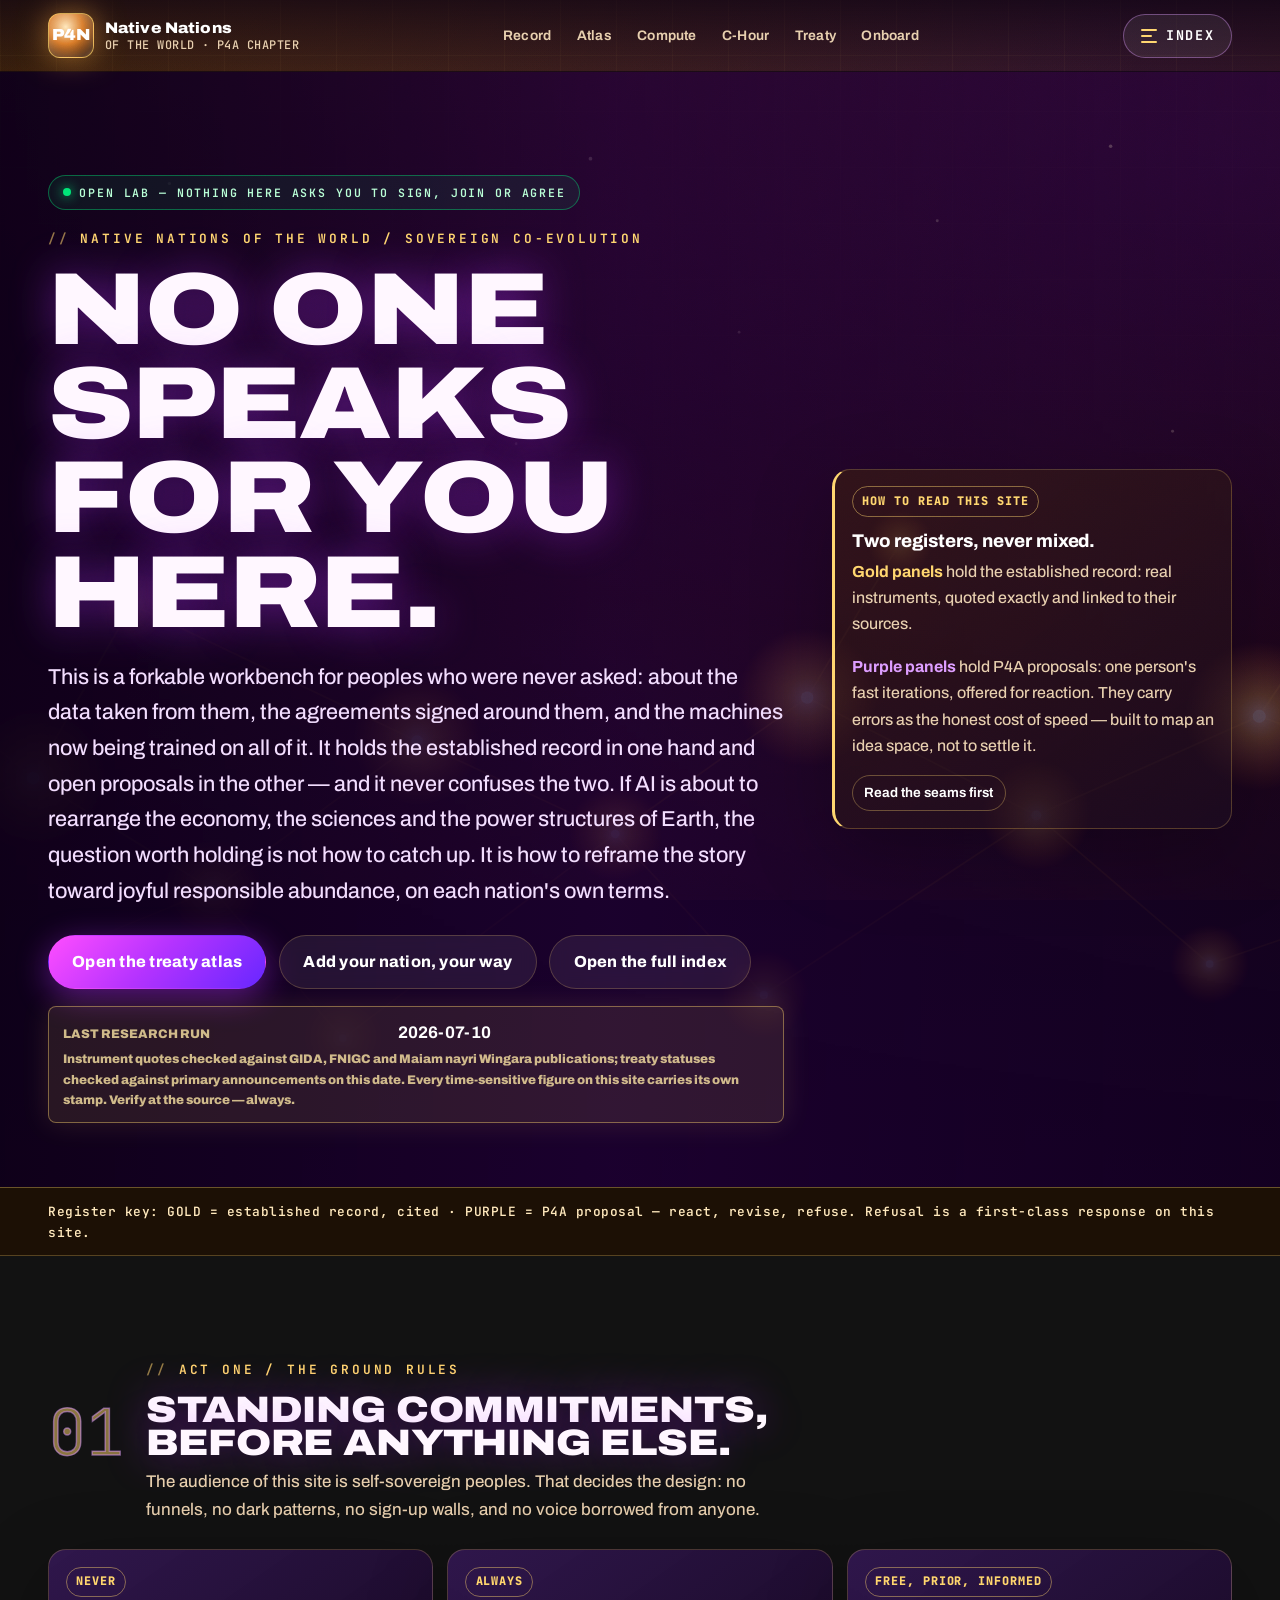
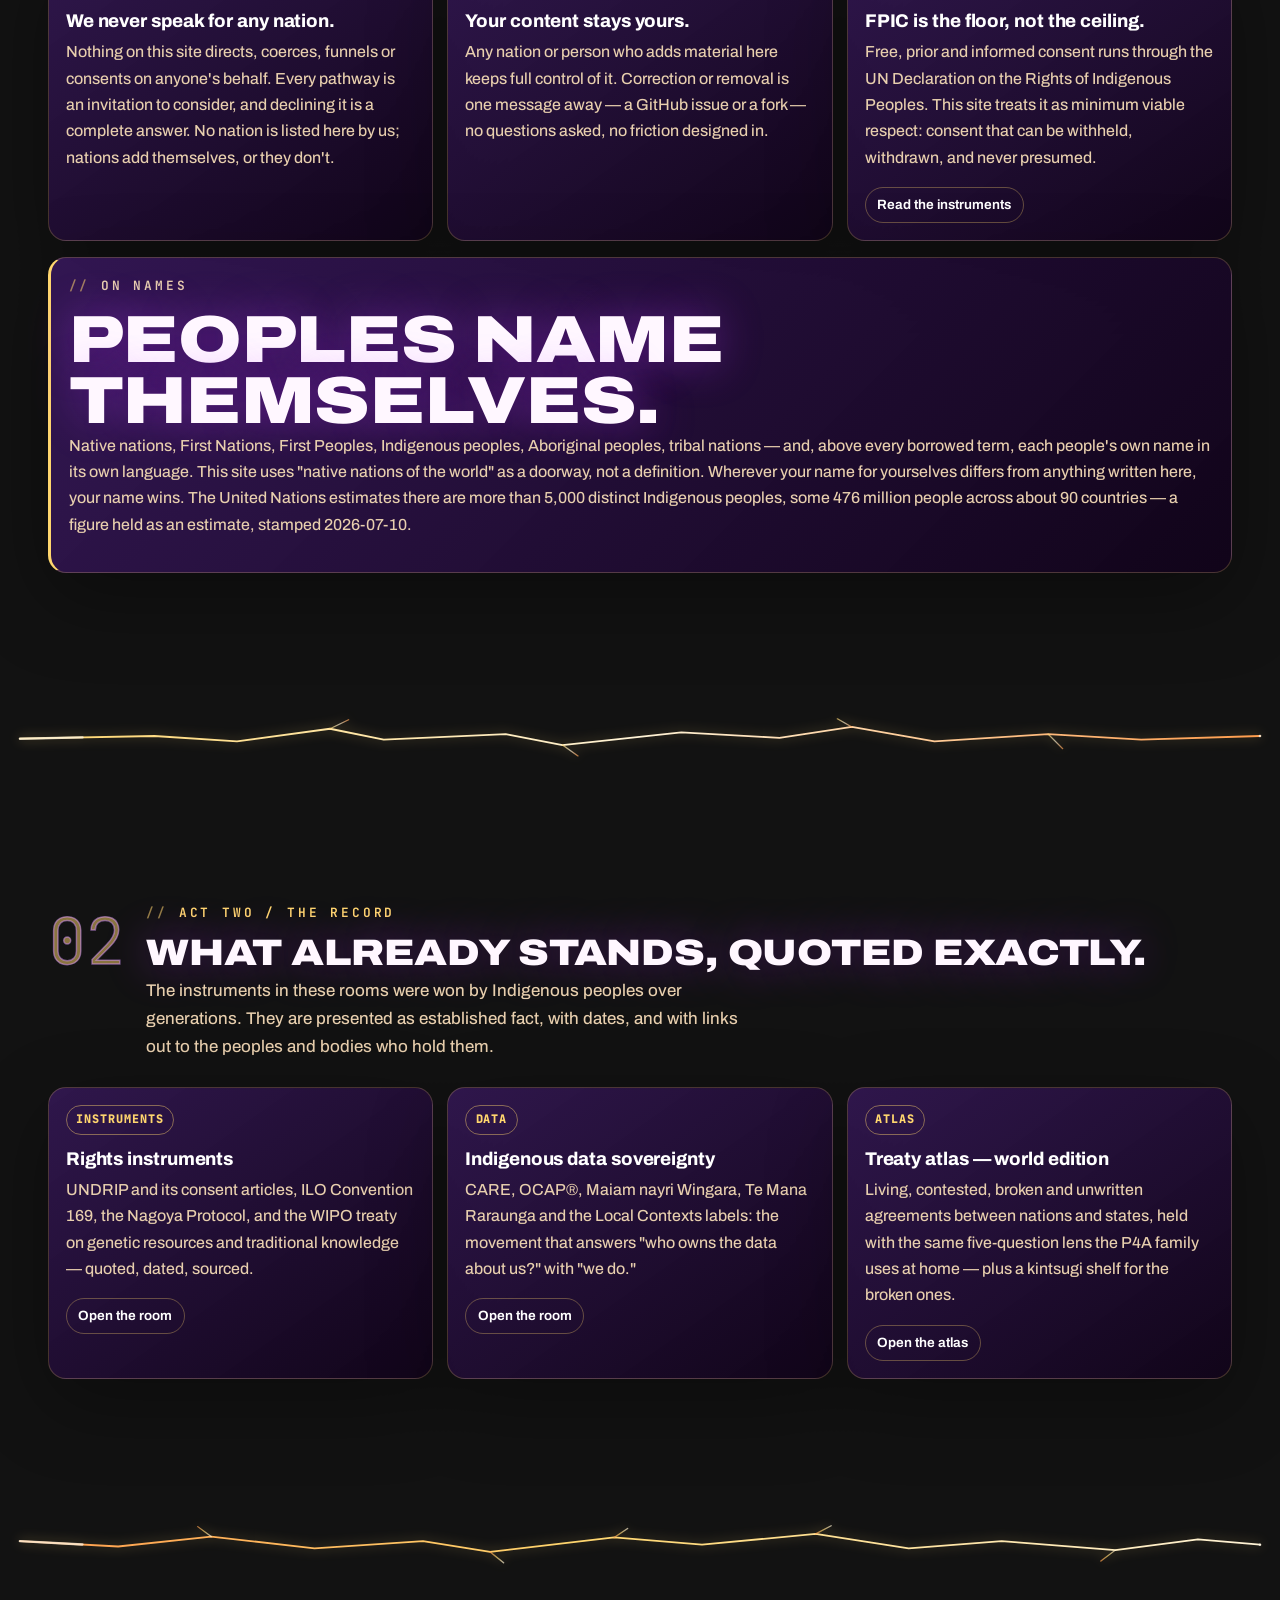
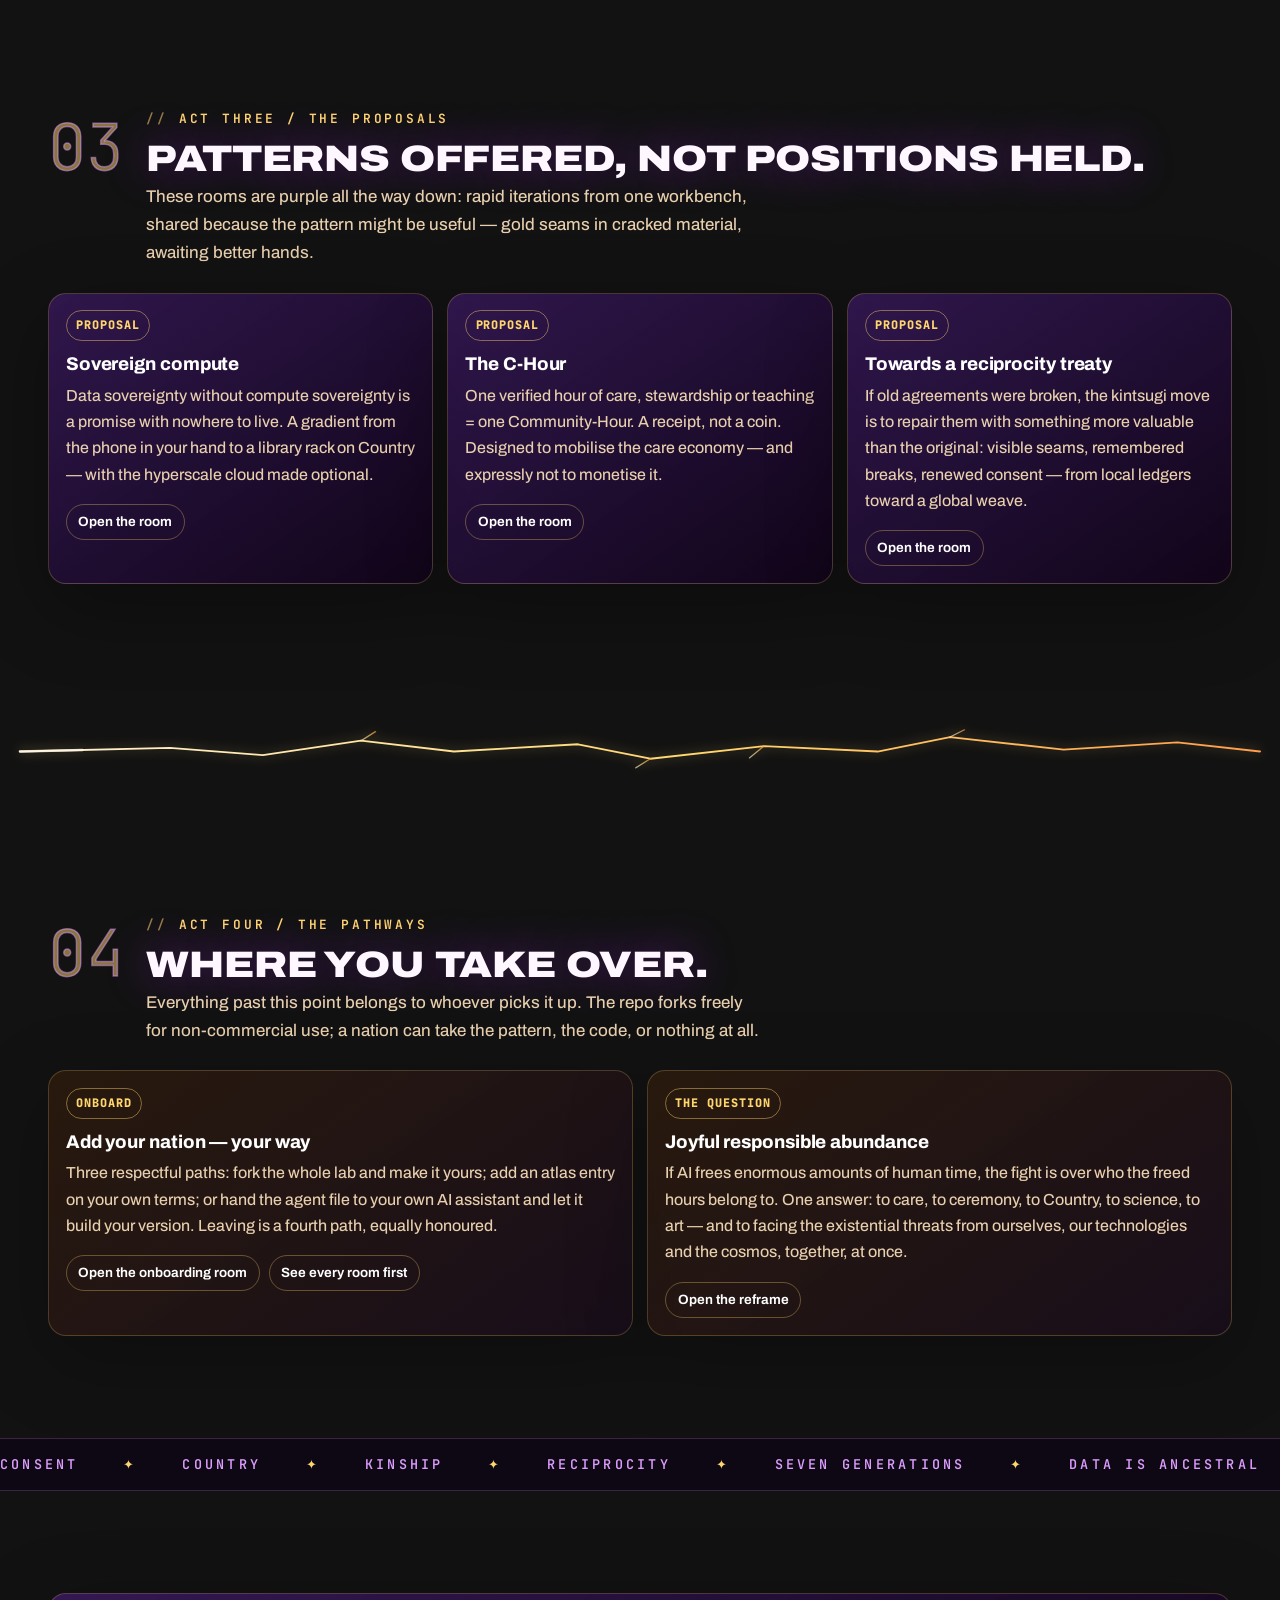
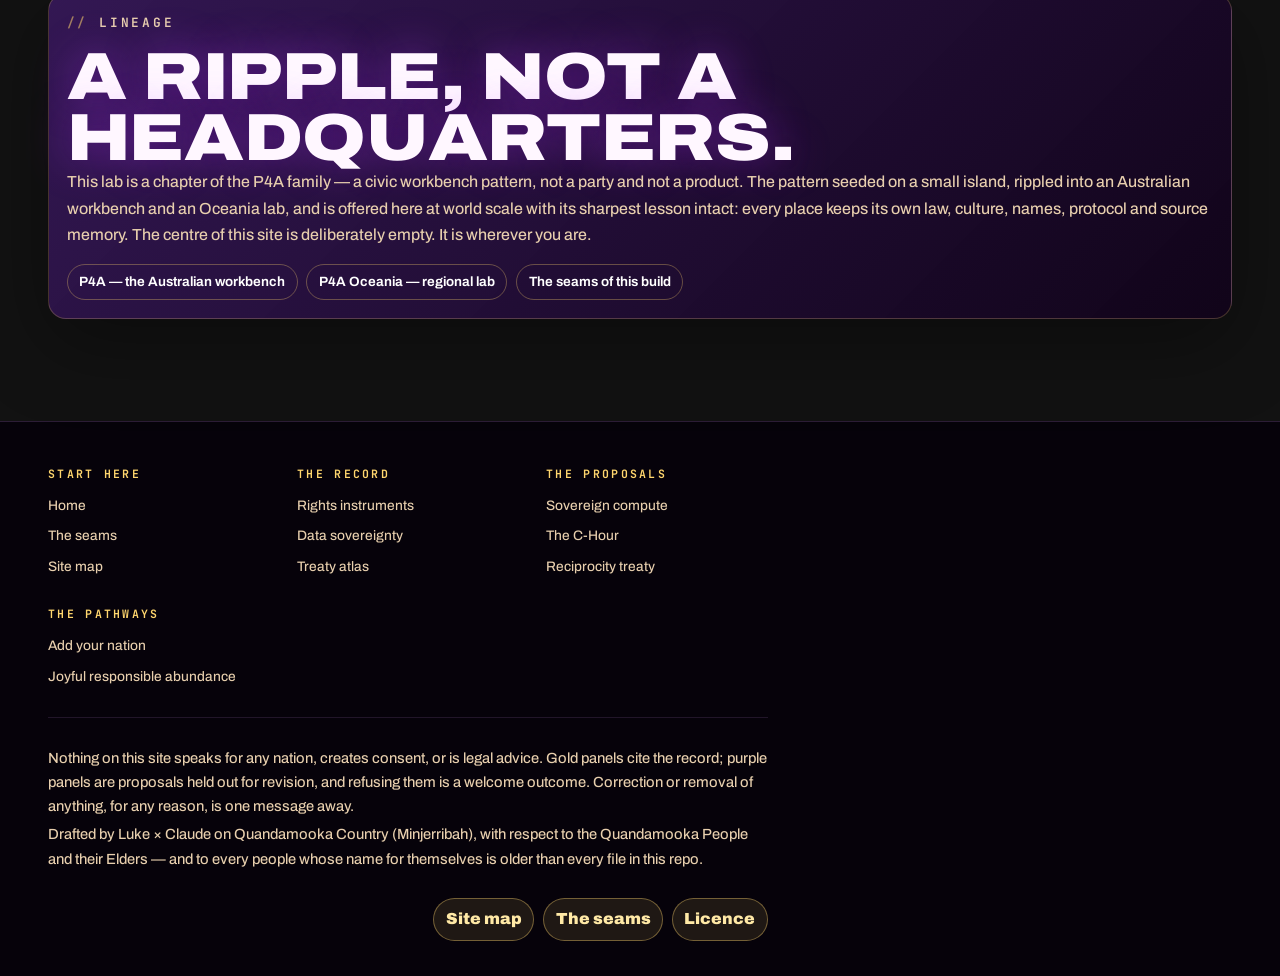
==== commit e154ab96: "Animated kintsugi seams + site map tree rebuilt in family style Landing-page act breaks are now thre" ====
--- a/index.html
+++ b/index.html
@@ -91,7 +91,17 @@
       </div>
     </section>
 
-    <hr class="kintsugi-seam" aria-hidden="true">
+    <div class="kintsugi-seam" aria-hidden="true">
+      <svg viewBox="0 0 1200 46" preserveAspectRatio="none" focusable="false">
+        <defs><linearGradient id="seamGoldA" x1="0" y1="0" x2="1" y2="0"><stop offset="0" stop-color="#ffd66e"/><stop offset=".5" stop-color="#fff3d6"/><stop offset="1" stop-color="#ff9d4d"/></linearGradient></defs>
+        <path class="seam-path" pathLength="1" stroke="url(#seamGoldA)" d="M0 24 L130 21 L210 27 L300 13 L352 25 L470 19 L525 31 L640 17 L735 23 L805 11 L885 27 L995 19 L1085 25 L1200 21"/>
+        <path class="seam-path seam-branch" pathLength="1" stroke="url(#seamGoldA)" d="M300 13 L318 3"/>
+        <path class="seam-path seam-branch" pathLength="1" stroke="url(#seamGoldA)" d="M525 31 L540 43"/>
+        <path class="seam-path seam-branch" pathLength="1" stroke="url(#seamGoldA)" d="M805 11 L791 2"/>
+        <path class="seam-path seam-branch" pathLength="1" stroke="url(#seamGoldA)" d="M995 19 L1009 35"/>
+        <path class="seam-light" pathLength="1" d="M0 24 L130 21 L210 27 L300 13 L352 25 L470 19 L525 31 L640 17 L735 23 L805 11 L885 27 L995 19 L1085 25 L1200 21"/>
+      </svg>
+    </div>
 
     <section class="section" id="act-record">
       <div class="act-head reveal">
@@ -121,7 +131,18 @@
       </div>
     </section>
 
-    <hr class="kintsugi-seam" aria-hidden="true">
+    <div class="kintsugi-seam" aria-hidden="true">
+      <svg viewBox="0 0 1200 46" preserveAspectRatio="none" focusable="false">
+        <defs><linearGradient id="seamGoldB" x1="0" y1="0" x2="1" y2="0"><stop offset="0" stop-color="#ff9d4d"/><stop offset=".45" stop-color="#ffd66e"/><stop offset="1" stop-color="#fff3d6"/></linearGradient></defs>
+        <path class="seam-path" pathLength="1" stroke="url(#seamGoldB)" d="M0 20 L95 26 L185 15 L285 28 L390 20 L455 32 L575 16 L660 24 L770 12 L860 28 L950 20 L1060 30 L1140 18 L1200 24"/>
+        <path class="seam-path seam-branch" pathLength="1" stroke="url(#seamGoldB)" d="M185 15 L172 4"/>
+        <path class="seam-path seam-branch" pathLength="1" stroke="url(#seamGoldB)" d="M455 32 L468 44"/>
+        <path class="seam-path seam-branch" pathLength="1" stroke="url(#seamGoldB)" d="M575 16 L588 6"/>
+        <path class="seam-path seam-branch" pathLength="1" stroke="url(#seamGoldB)" d="M770 12 L785 3"/>
+        <path class="seam-path seam-branch" pathLength="1" stroke="url(#seamGoldB)" d="M1060 30 L1046 42"/>
+        <path class="seam-light" pathLength="1" d="M0 20 L95 26 L185 15 L285 28 L390 20 L455 32 L575 16 L660 24 L770 12 L860 28 L950 20 L1060 30 L1140 18 L1200 24"/>
+      </svg>
+    </div>
 
     <section class="section" id="act-proposals">
       <div class="act-head reveal">
@@ -151,7 +172,17 @@
       </div>
     </section>
 
-    <hr class="kintsugi-seam" aria-hidden="true">
+    <div class="kintsugi-seam" aria-hidden="true">
+      <svg viewBox="0 0 1200 46" preserveAspectRatio="none" focusable="false">
+        <defs><linearGradient id="seamGoldC" x1="0" y1="0" x2="1" y2="0"><stop offset="0" stop-color="#fff3d6"/><stop offset=".55" stop-color="#ffd66e"/><stop offset="1" stop-color="#ff9d4d"/></linearGradient></defs>
+        <path class="seam-path" pathLength="1" stroke="url(#seamGoldC)" d="M0 26 L145 22 L235 30 L330 14 L420 26 L540 18 L610 34 L720 20 L830 26 L900 10 L1010 24 L1120 16 L1200 26"/>
+        <path class="seam-path seam-branch" pathLength="1" stroke="url(#seamGoldC)" d="M330 14 L344 4"/>
+        <path class="seam-path seam-branch" pathLength="1" stroke="url(#seamGoldC)" d="M610 34 L596 44"/>
+        <path class="seam-path seam-branch" pathLength="1" stroke="url(#seamGoldC)" d="M720 20 L706 33"/>
+        <path class="seam-path seam-branch" pathLength="1" stroke="url(#seamGoldC)" d="M900 10 L914 2"/>
+        <path class="seam-light" pathLength="1" d="M0 26 L145 22 L235 30 L330 14 L420 26 L540 18 L610 34 L720 20 L830 26 L900 10 L1010 24 L1120 16 L1200 26"/>
+      </svg>
+    </div>
 
     <section class="section" id="act-pathways">
       <div class="act-head reveal">
--- a/styles.css
+++ b/styles.css
@@ -2972,10 +2972,36 @@
 blockquote.instrument-quote { margin: 1.1rem 0; padding: 1rem 1.2rem; border-left: 3px solid var(--record); border-radius: 0 var(--radius-sm) var(--radius-sm) 0; background: rgba(255, 214, 110, .06); color: #fff3d6; font-size: 1.02rem; line-height: 1.7; }
 blockquote.instrument-quote footer { margin-top: .6rem; color: var(--muted); font-family: var(--font-mono); font-size: .78rem; font-style: normal; }
 
-/* ---------- Kintsugi seams ---------- */
-.kintsugi-seam { position: relative; width: min(100%, var(--max)); height: 2.4rem; margin: clamp(1.4rem, 4vw, 2.6rem) auto; border: 0; background: none; }
-.kintsugi-seam::before { content: ""; position: absolute; inset: 0; background-image: url("data:image/svg+xml,%3Csvg xmlns='http://www.w3.org/2000/svg' viewBox='0 0 1200 40' preserveAspectRatio='none'%3E%3Cpath d='M0 22 L140 20 L200 26 L290 12 L340 24 L470 18 L520 30 L640 16 L730 22 L800 10 L880 26 L990 18 L1080 24 L1200 20' fill='none' stroke='%23ffd66e' stroke-width='2' stroke-linejoin='round' opacity='0.75'/%3E%3Cpath d='M290 12 L305 2 M520 30 L536 39 M800 10 L788 1 M990 18 L1002 34' fill='none' stroke='%23ffd66e' stroke-width='1.4' opacity='0.5'/%3E%3C/svg%3E"); background-size: 100% 100%; filter: drop-shadow(0 0 6px rgba(255, 214, 110, .45)); }
+/* ---------- Kintsugi seams (animated) ----------
+   Each seam is a unique inline-SVG crack. Paths carry pathLength="1" so the
+   draw is a plain dashoffset transition; once drawn, a small light keeps
+   flowing along the seam. Fully drawn and static without JS or under
+   reduced motion — the gold is decoration, never a gate. */
+.kintsugi-seam { position: relative; width: min(100%, var(--max)); height: 2.6rem; margin: clamp(1.4rem, 4vw, 2.6rem) auto; border: 0; background: none; }
+.kintsugi-seam svg { position: absolute; inset: 0; width: 100%; height: 100%; overflow: visible; filter: drop-shadow(0 0 6px rgba(255, 214, 110, .45)); }
+.kintsugi-seam .seam-path { fill: none; stroke-width: 2; stroke-linejoin: round; stroke-linecap: round; stroke-dasharray: 1; stroke-dashoffset: 1; transition: stroke-dashoffset 1.8s var(--ease-out); }
+.kintsugi-seam .seam-branch { stroke-width: 1.4; opacity: .68; transition-duration: .9s; transition-delay: 1.1s; }
+.kintsugi-seam.is-drawn .seam-path { stroke-dashoffset: 0; }
+.kintsugi-seam .seam-light { fill: none; stroke: #fff7e6; stroke-width: 2.6; stroke-linecap: round; stroke-dasharray: .05 .95; stroke-dashoffset: 1; opacity: 0; transition: opacity .8s ease 1.8s; }
+.kintsugi-seam.is-drawn .seam-light { opacity: .75; animation: seam-flow 8s linear infinite; animation-delay: 2s; }
+@keyframes seam-flow { from { stroke-dashoffset: 1; } to { stroke-dashoffset: -1; } }
+html:not(.js) .kintsugi-seam .seam-path { stroke-dashoffset: 0; transition: none; }
+html:not(.js) .kintsugi-seam .seam-light { display: none; }
+@media (prefers-reduced-motion: reduce) {
+  .kintsugi-seam .seam-path { stroke-dashoffset: 0; transition: none; }
+  .kintsugi-seam .seam-light { display: none; }
+}
 .seam-note { text-align: center; color: var(--muted); font-family: var(--font-mono); font-size: .78rem; letter-spacing: .08em; }
+
+/* ---------- Site map tree, kintsugi edition ----------
+   The spine tells the register story top to bottom:
+   gold (start + record) into purple (proposals) back to gold (pathways). */
+.site-map-tree::before { background: linear-gradient(180deg, var(--record) 0%, var(--record) 34%, rgba(181, 51, 255, .72) 58%, var(--record) 90%); box-shadow: 0 0 24px rgba(255, 214, 110, .32); }
+.map-branch { background: linear-gradient(135deg, rgba(64, 34, 10, .42), rgba(20, 9, 24, .8)); border-color: rgba(255, 214, 110, .24); }
+.map-branch.panel-record { border-left: 3px solid var(--record); }
+.map-branch.panel-proposal { border-left: 3px dashed var(--proposal); background: linear-gradient(135deg, rgba(63, 15, 117, .3), rgba(20, 9, 24, .8)); }
+.map-branch::before { border-color: rgba(255, 214, 110, .78); background: radial-gradient(circle, #fff 0 12%, var(--gold) 13% 44%, rgba(255, 157, 77, .75) 45% 100%); box-shadow: 0 0 22px rgba(255, 214, 110, .5); }
+.map-branch.panel-proposal::before { background: radial-gradient(circle, #fff 0 12%, var(--amethyst) 13% 44%, rgba(181, 51, 255, .75) 45% 100%); box-shadow: 0 0 22px rgba(181, 51, 255, .5); }
 
 /* ---------- Atlas entries ---------- */
 .atlas-entry { position: relative; }
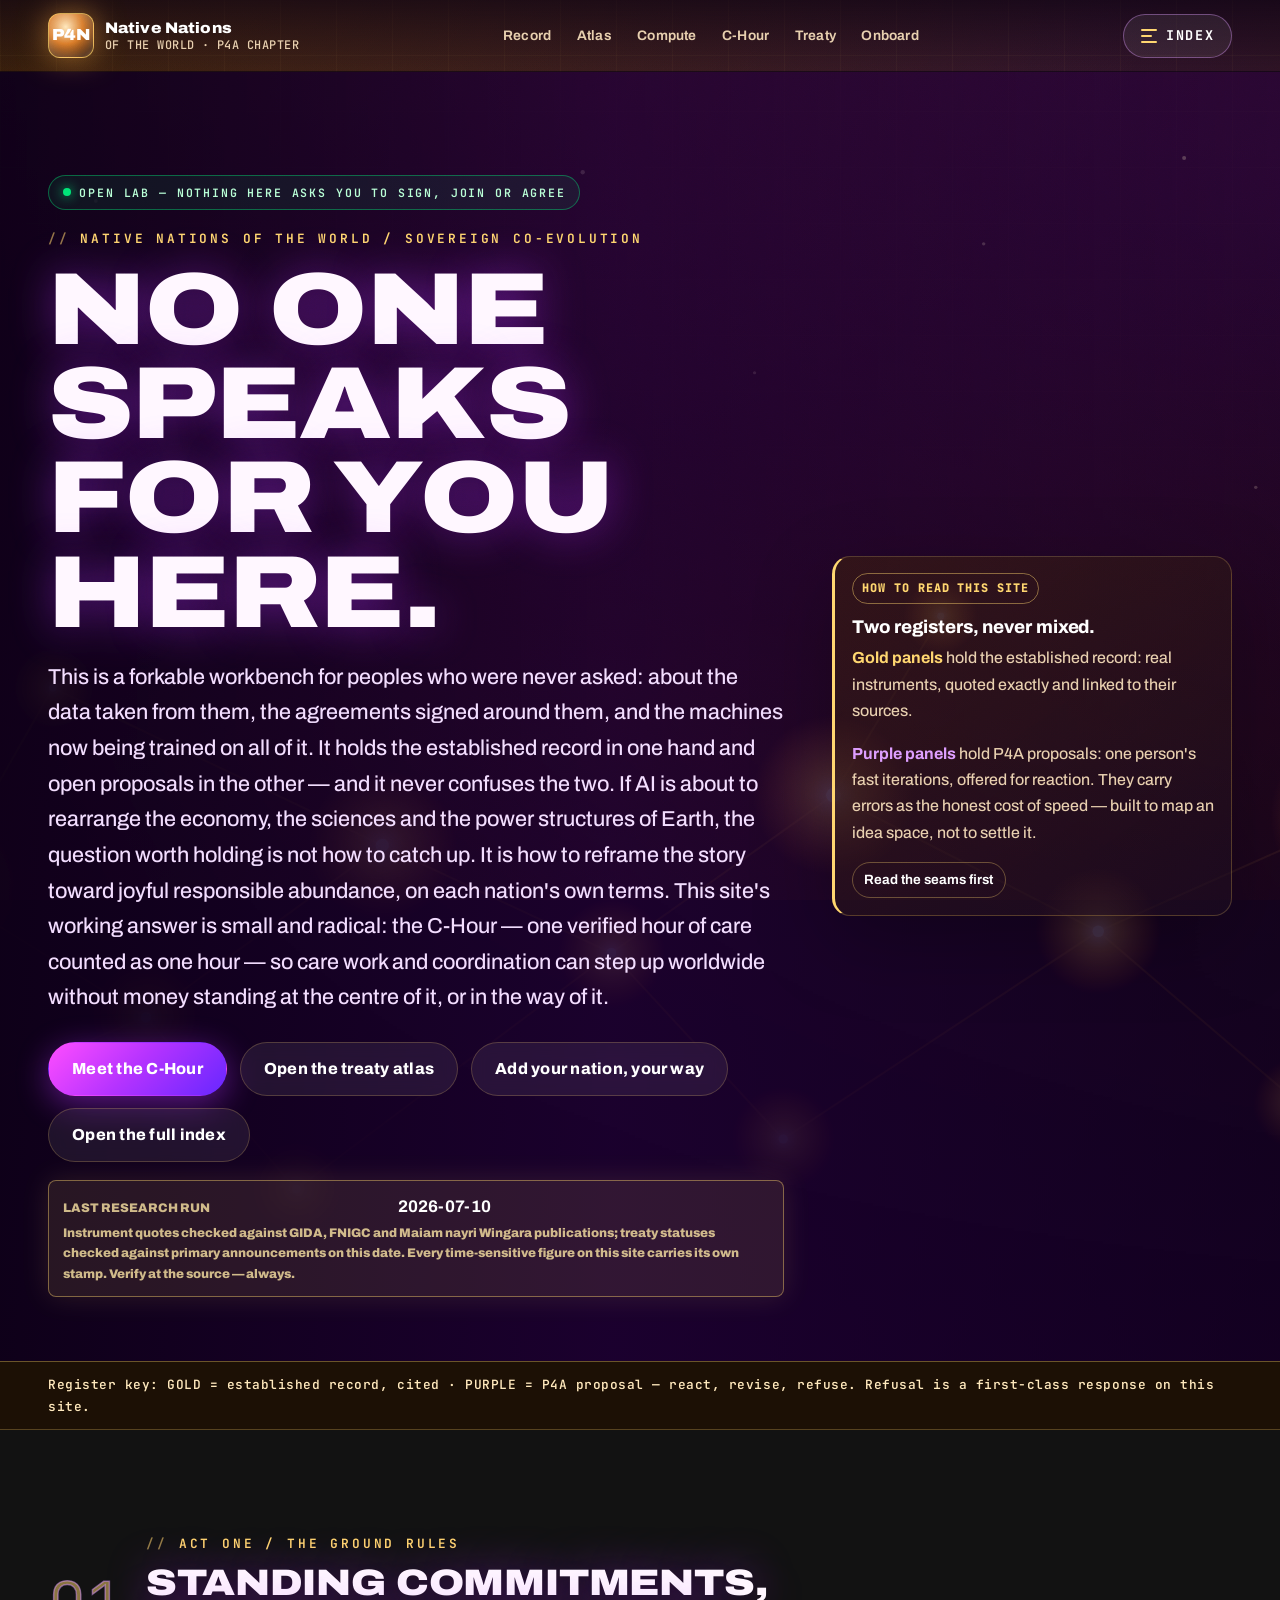
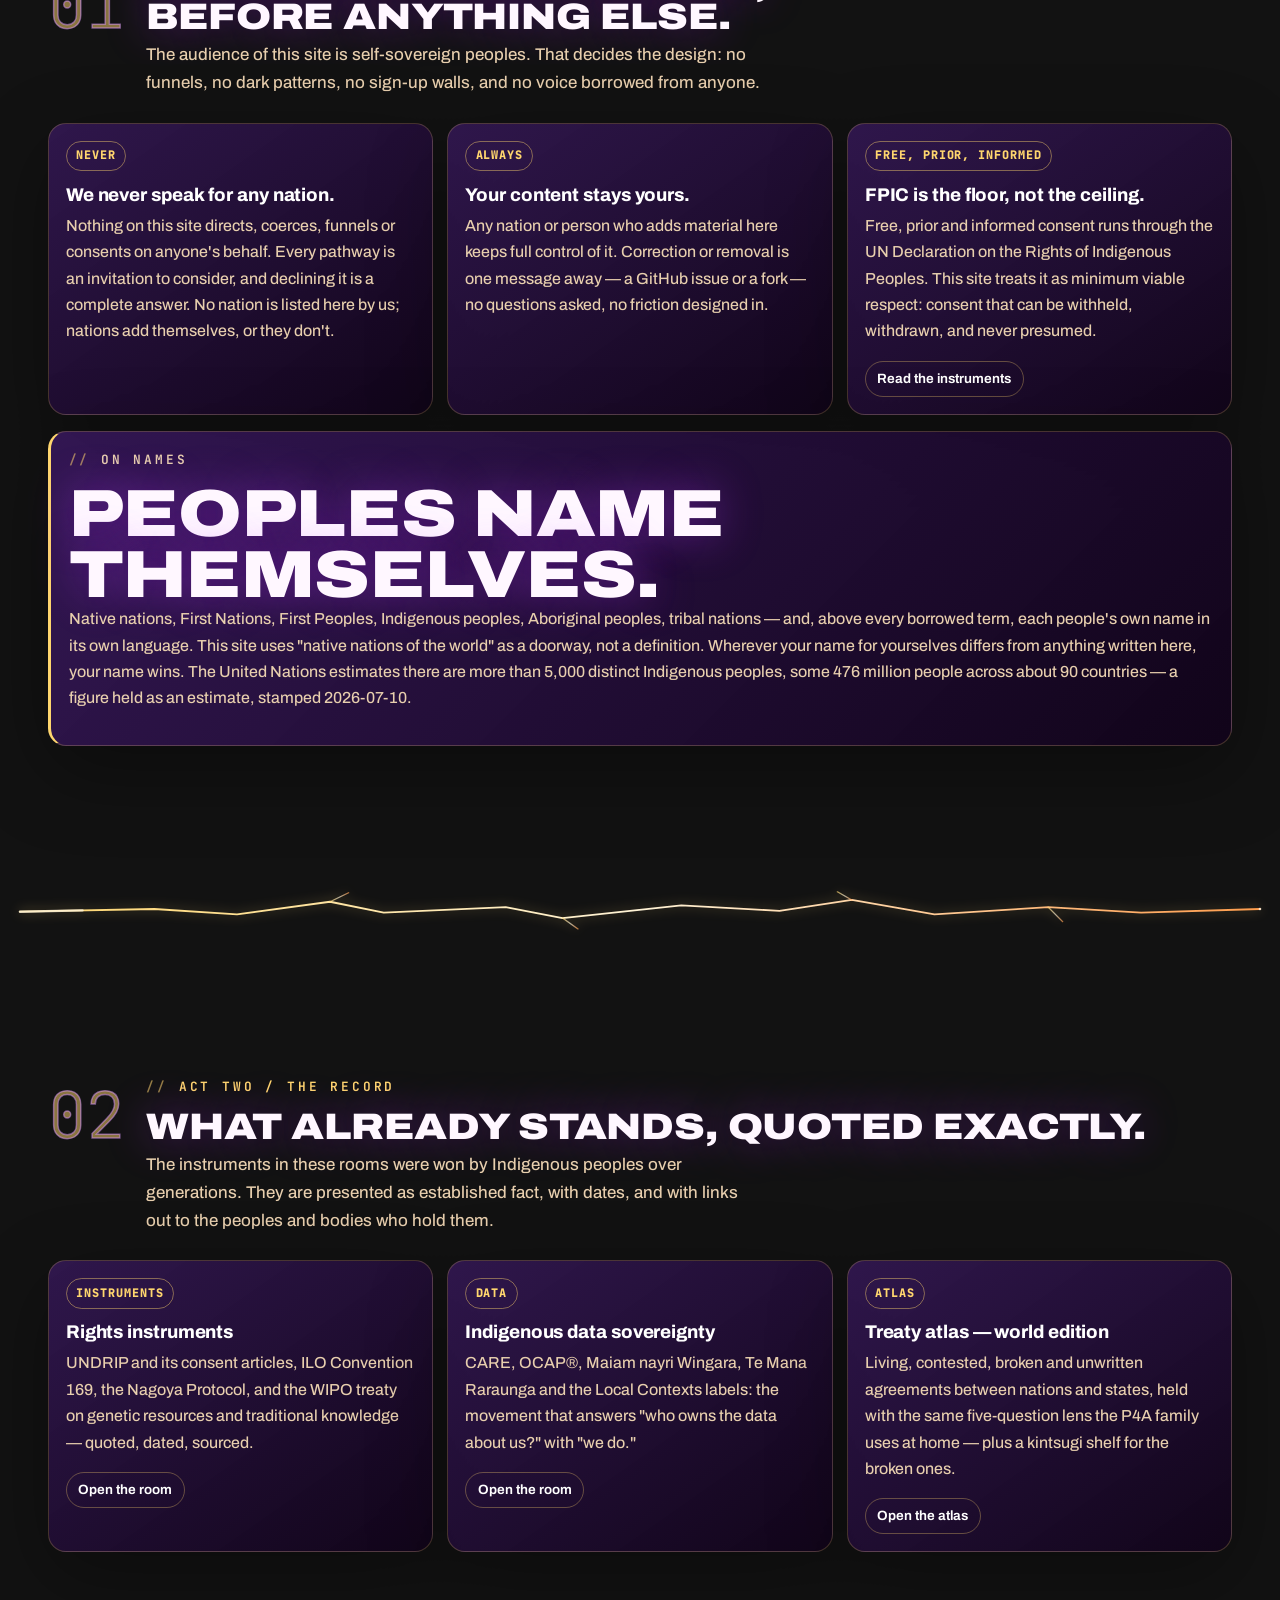
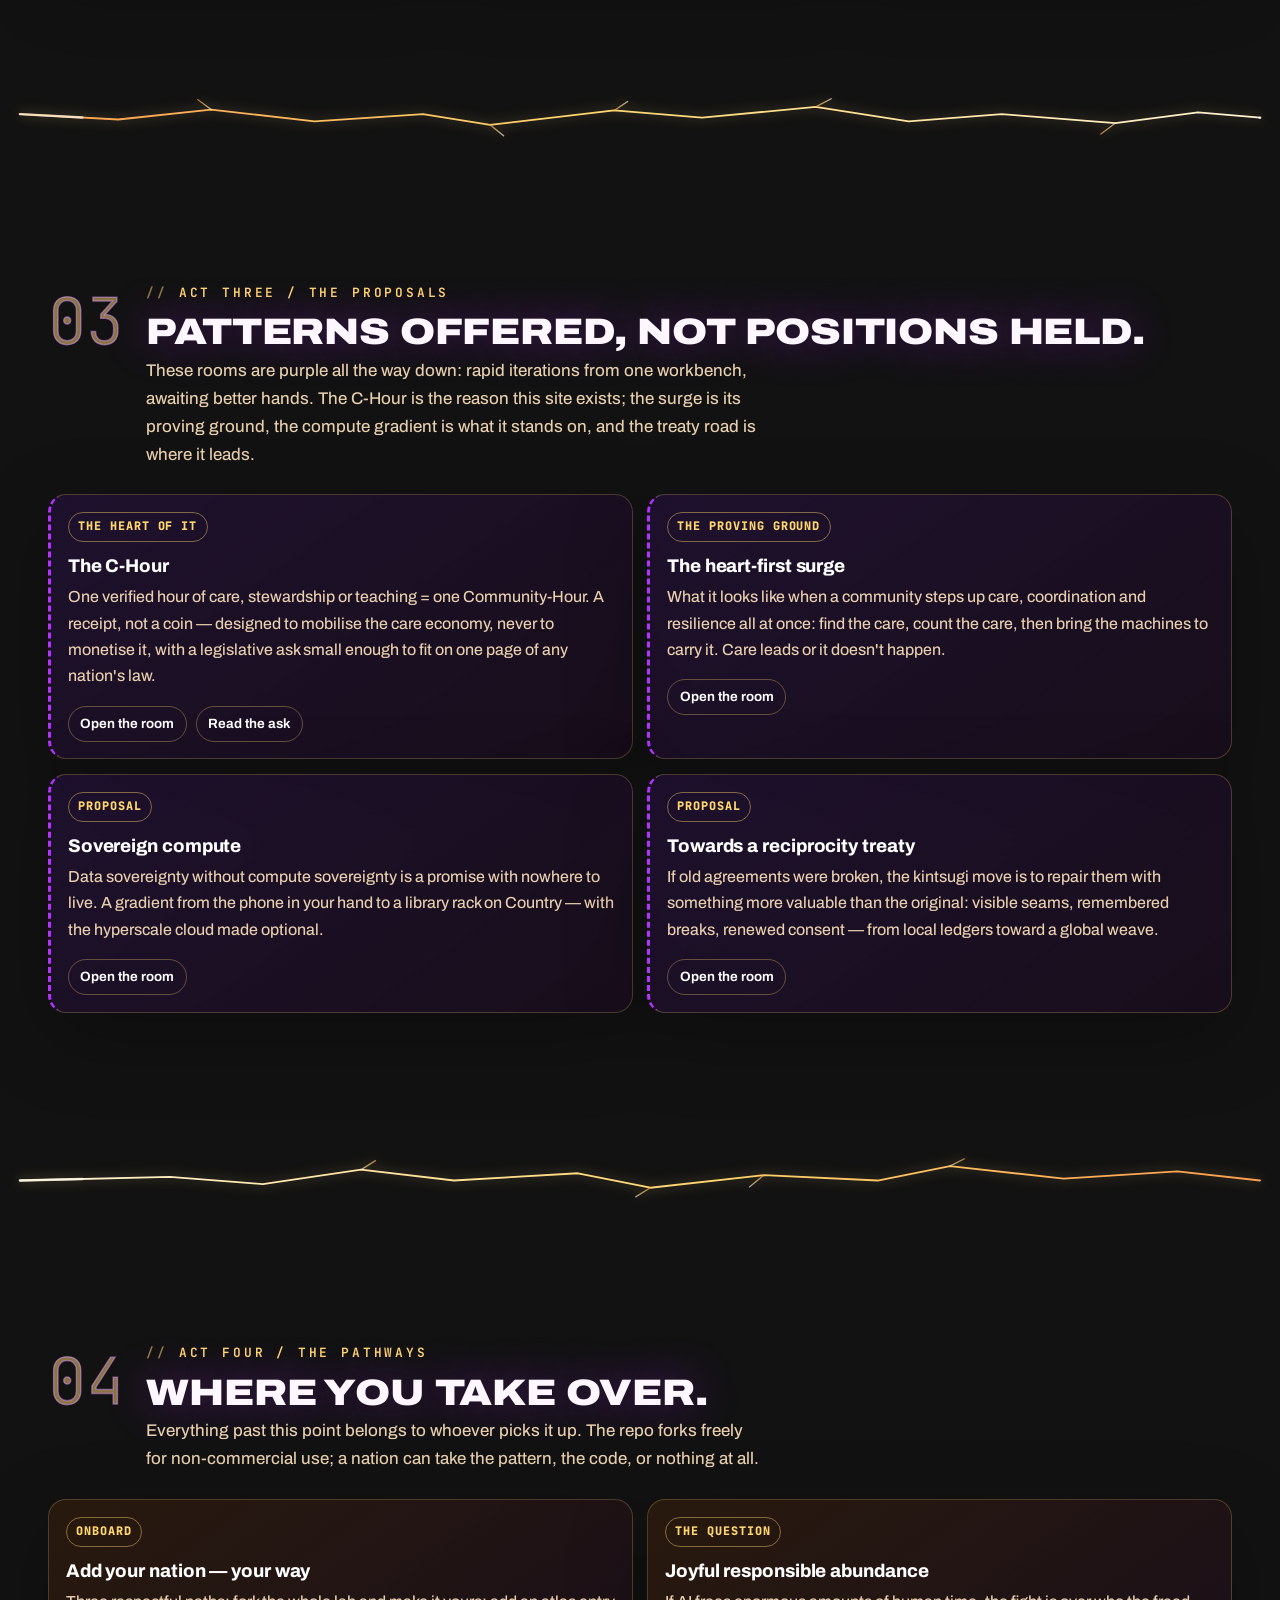
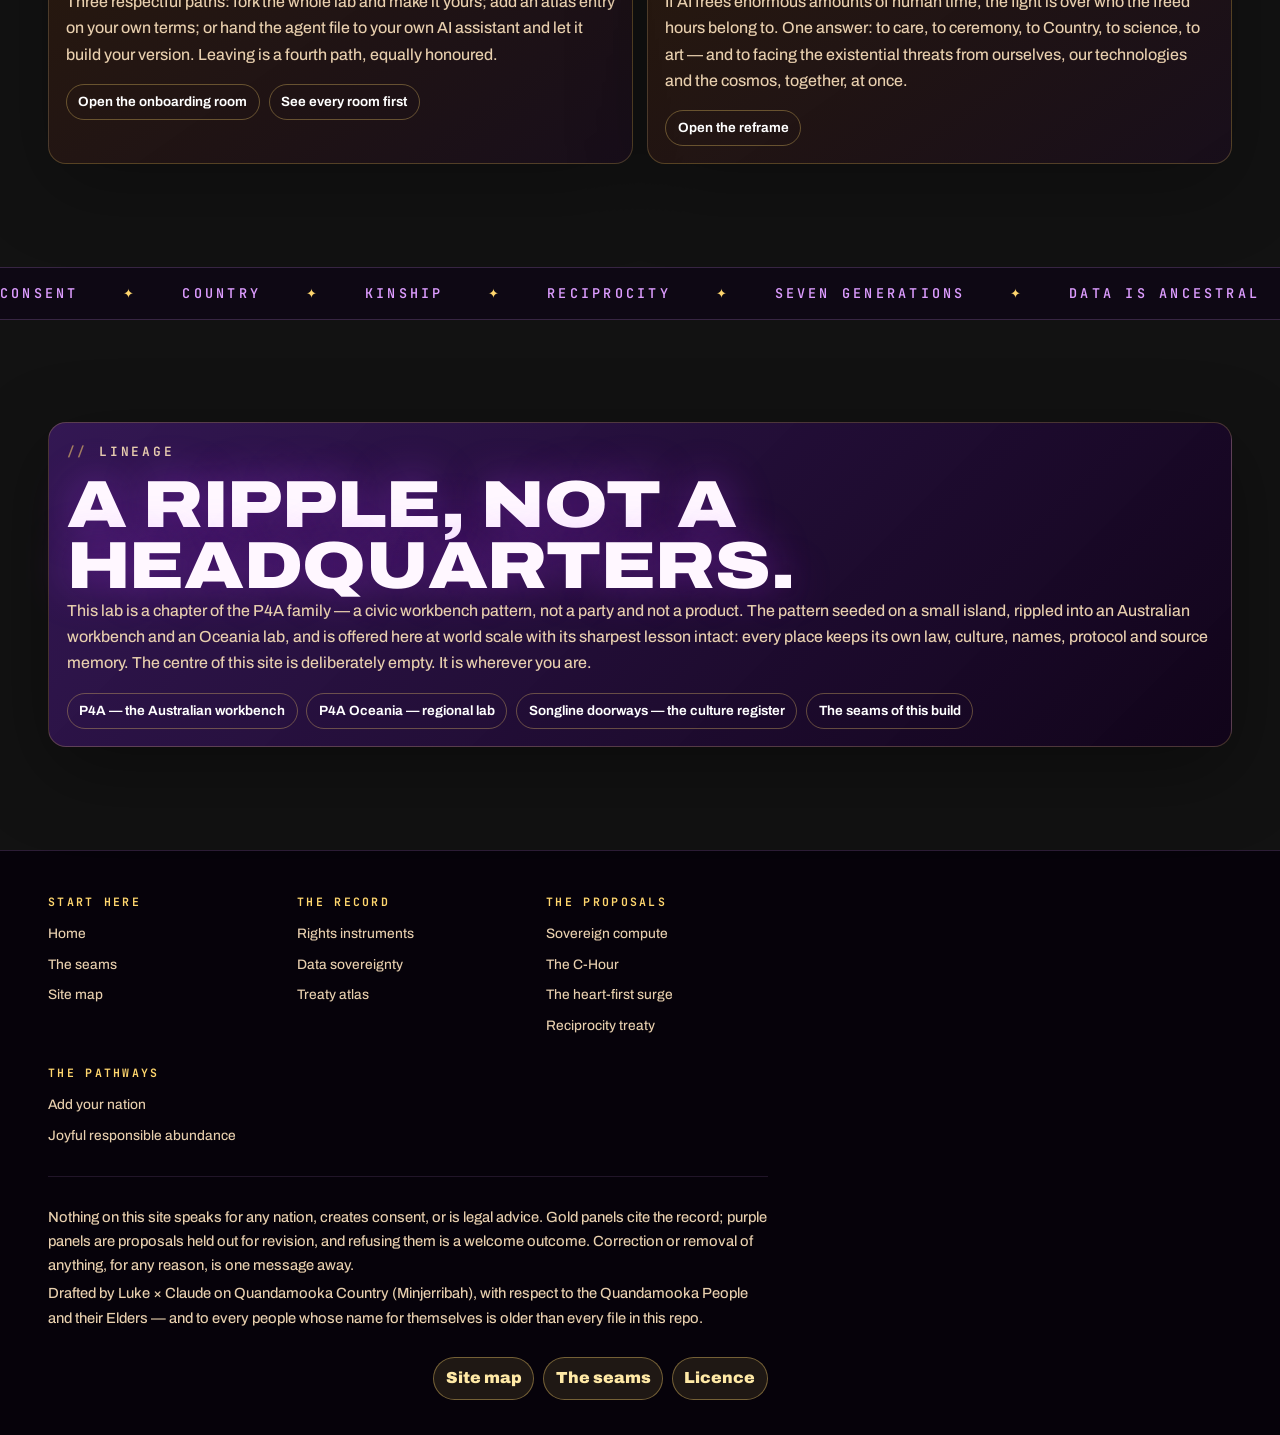
==== commit a216a5ab: "Instruments questioned, C-Hour centred, heart-first surge room, song doorways - Rights instruments r" ====
--- a/index.html
+++ b/index.html
@@ -34,9 +34,10 @@
           <p class="hero-status">Open lab — nothing here asks you to sign, join or agree</p>
           <p class="eyebrow">Native nations of the world / sovereign co-evolution</p>
           <h1>No one speaks for you here.</h1>
-          <p class="hero-copy">This is a forkable workbench for peoples who were never asked: about the data taken from them, the agreements signed around them, and the machines now being trained on all of it. It holds the established record in one hand and open proposals in the other — and it never confuses the two. If AI is about to rearrange the economy, the sciences and the power structures of Earth, the question worth holding is not how to catch up. It is how to reframe the story toward joyful responsible abundance, on each nation's own terms.</p>
+          <p class="hero-copy">This is a forkable workbench for peoples who were never asked: about the data taken from them, the agreements signed around them, and the machines now being trained on all of it. It holds the established record in one hand and open proposals in the other — and it never confuses the two. If AI is about to rearrange the economy, the sciences and the power structures of Earth, the question worth holding is not how to catch up. It is how to reframe the story toward joyful responsible abundance, on each nation's own terms. This site's working answer is small and radical: the C-Hour — one verified hour of care counted as one hour — so care work and coordination can step up worldwide without money standing at the centre of it, or in the way of it.</p>
           <div class="hero-actions">
-            <a class="button button-primary" href="pages/treaty-atlas.html">Open the treaty atlas</a>
+            <a class="button button-primary" href="pages/c-hour.html">Meet the C-Hour</a>
+            <a class="button button-secondary" href="pages/treaty-atlas.html">Open the treaty atlas</a>
             <a class="button button-secondary" href="pages/onboard.html">Add your nation, your way</a>
             <button class="button button-secondary" type="button" data-menu-toggle aria-controls="site-index">Open the full index</button>
           </div>
@@ -148,22 +149,28 @@
       <div class="act-head reveal">
         <span class="act-num" aria-hidden="true">03</span>
         <div><p class="eyebrow">Act three / The proposals</p><h2>Patterns offered, not positions held.</h2></div>
-        <p>These rooms are purple all the way down: rapid iterations from one workbench, shared because the pattern might be useful — gold seams in cracked material, awaiting better hands.</p>
-      </div>
-      <div class="feature-grid reveal">
-        <article class="card panel-proposal">
+        <p>These rooms are purple all the way down: rapid iterations from one workbench, awaiting better hands. The C-Hour is the reason this site exists; the surge is its proving ground, the compute gradient is what it stands on, and the treaty road is where it leads.</p>
+      </div>
+      <div class="region-grid reveal">
+        <article class="region-card panel-proposal">
+          <span>The heart of it</span>
+          <h3>The C-Hour</h3>
+          <p>One verified hour of care, stewardship or teaching = one Community-Hour. A receipt, not a coin — designed to mobilise the care economy, never to monetise it, with a legislative ask small enough to fit on one page of any nation's law.</p>
+          <div class="signal-row"><a href="pages/c-hour.html">Open the room</a><a href="pages/c-hour.html#the-ask">Read the ask</a></div>
+        </article>
+        <article class="region-card panel-proposal">
+          <span>The proving ground</span>
+          <h3>The heart-first surge</h3>
+          <p>What it looks like when a community steps up care, coordination and resilience all at once: find the care, count the care, then bring the machines to carry it. Care leads or it doesn't happen.</p>
+          <div class="signal-row"><a href="pages/surge.html">Open the room</a></div>
+        </article>
+        <article class="region-card panel-proposal">
           <span>Proposal</span>
           <h3>Sovereign compute</h3>
           <p>Data sovereignty without compute sovereignty is a promise with nowhere to live. A gradient from the phone in your hand to a library rack on Country — with the hyperscale cloud made optional.</p>
           <div class="signal-row"><a href="pages/compute.html">Open the room</a></div>
         </article>
-        <article class="card panel-proposal">
-          <span>Proposal</span>
-          <h3>The C-Hour</h3>
-          <p>One verified hour of care, stewardship or teaching = one Community-Hour. A receipt, not a coin. Designed to mobilise the care economy — and expressly not to monetise it.</p>
-          <div class="signal-row"><a href="pages/c-hour.html">Open the room</a></div>
-        </article>
-        <article class="card panel-proposal">
+        <article class="region-card panel-proposal">
           <span>Proposal</span>
           <h3>Towards a reciprocity treaty</h3>
           <p>If old agreements were broken, the kintsugi move is to repair them with something more valuable than the original: visible seams, remembered breaks, renewed consent — from local ledgers toward a global weave.</p>
@@ -222,6 +229,7 @@
           <div class="signal-row">
             <a href="https://auraofintelligence.github.io/p4a-xyz-cinema/">P4A — the Australian workbench</a>
             <a href="https://auraofintelligence.github.io/p4a-oceania-cinema/">P4A Oceania — regional lab</a>
+            <a href="pages/abundance.html#songlines">Songline doorways — the culture register</a>
             <a href="pages/seams.html">The seams of this build</a>
           </div>
         </div>
--- a/styles.css
+++ b/styles.css
@@ -3033,3 +3033,17 @@
 /* No-JS fallback: reveal animation only runs when site-nav.js has stamped the html.js class.
    Without JavaScript every panel is simply visible — low-bandwidth readers first. */
 html:not(.js) .reveal { opacity: 1; transform: none; filter: none; }
+
+/* Purple variant of the instrument quote, for quoting our own drafts without dressing them gold. */
+blockquote.instrument-quote.proposal-quote { border-left-color: var(--proposal); background: rgba(111, 34, 200, .1); color: #f3e7ff; }
+
+/* ---------- Song doorways (culture register) ----------
+   A third, smaller register: culture. Ember-coloured, neither record nor
+   proposal — the resonance layer. Frames are 16:9 and lazy-loaded. */
+.chip-culture { border: 1px solid rgba(255, 157, 77, .6); color: var(--ember); background: rgba(255, 157, 77, .08); }
+.chip-culture::before { background: var(--ember); box-shadow: 0 0 8px rgba(255, 157, 77, .8); }
+.panel-culture { border-left: 3px solid var(--ember); }
+.panel-culture .eyebrow { color: var(--ember); }
+.song-frame { position: relative; width: min(100%, 36rem); margin: 1.1rem 0; padding: .6rem; border: 1px solid rgba(255, 214, 110, .4); border-radius: var(--radius); background: linear-gradient(180deg, rgba(30, 15, 4, .95), rgba(8, 3, 1, .98)); box-shadow: 0 0 0 1px rgba(255, 214, 110, .14), 0 24px 80px rgba(0, 0, 0, .4); }
+.song-frame iframe { display: block; width: 100%; aspect-ratio: 16 / 9; border: 0; border-radius: calc(var(--radius) - .4rem); background: #050008; }
+blockquote.instrument-quote.culture-quote { border-left-color: var(--ember); background: rgba(255, 157, 77, .07); color: #ffe9d2; }
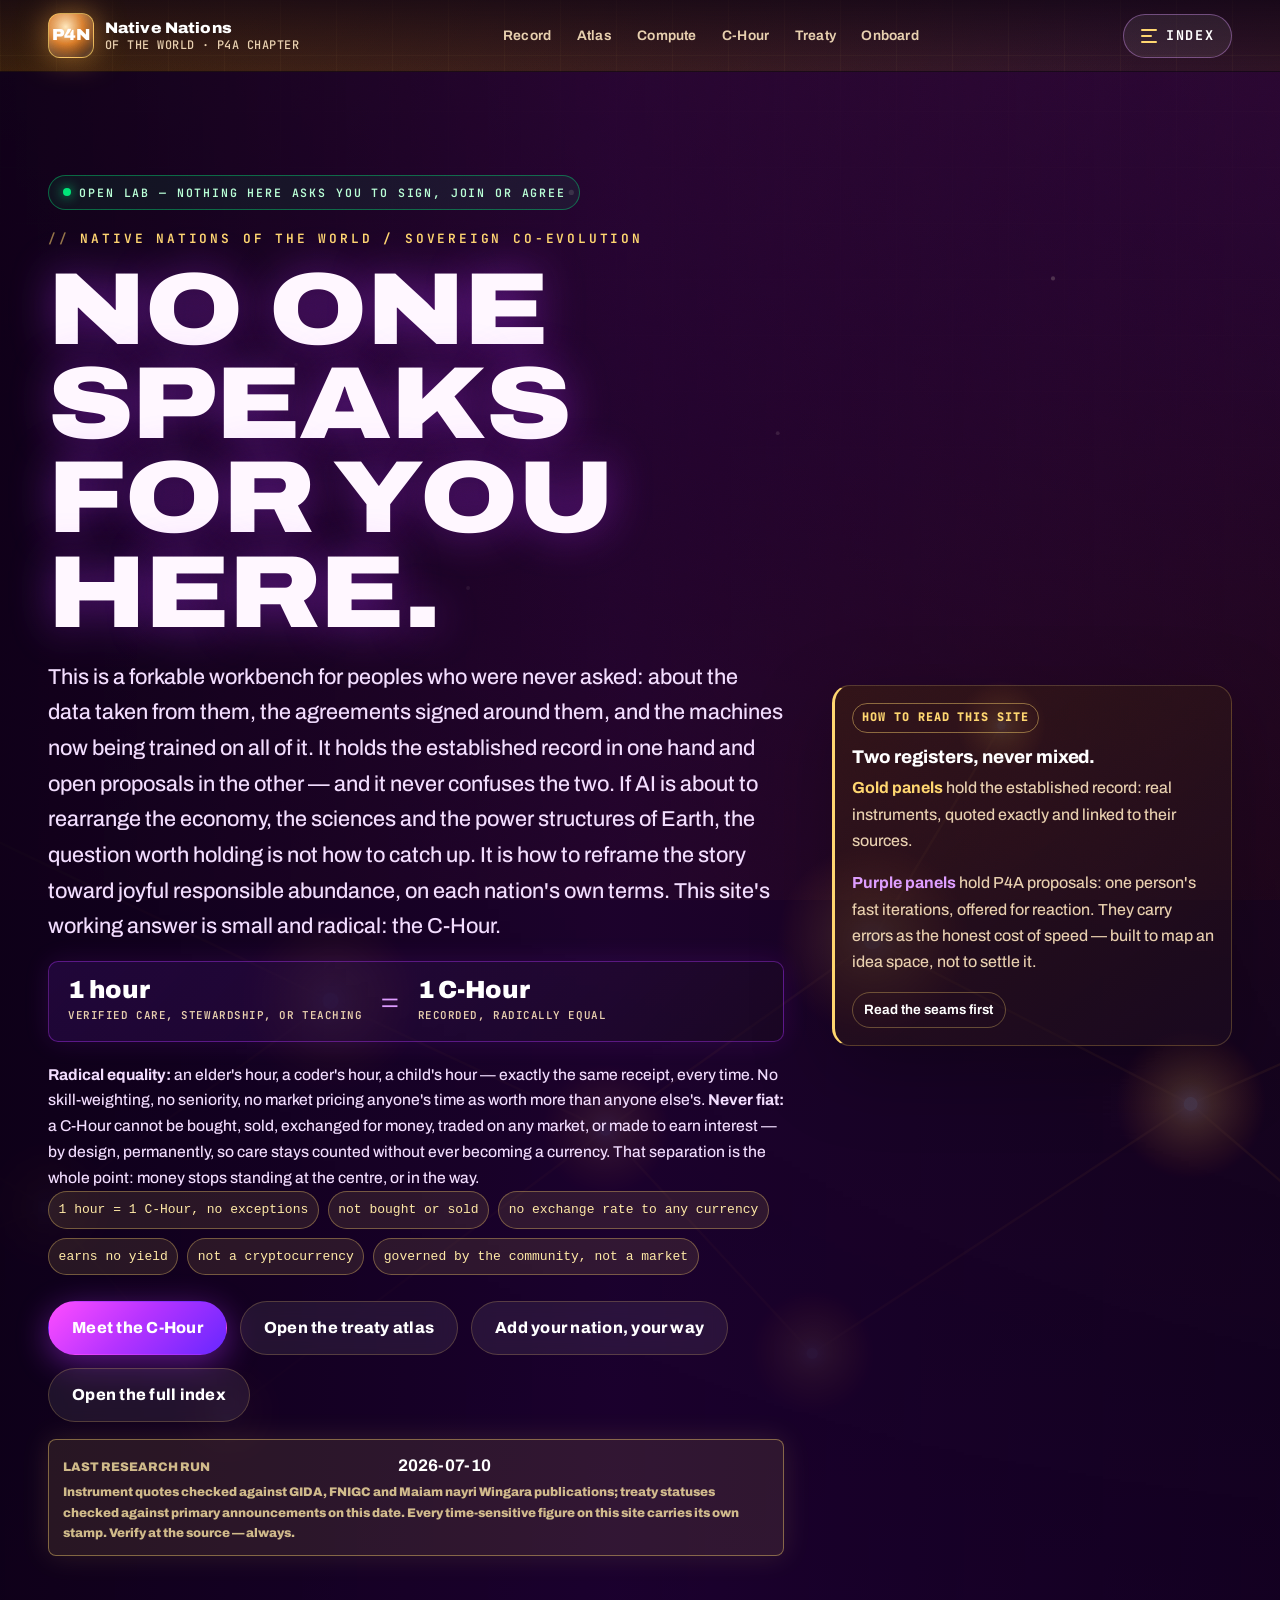
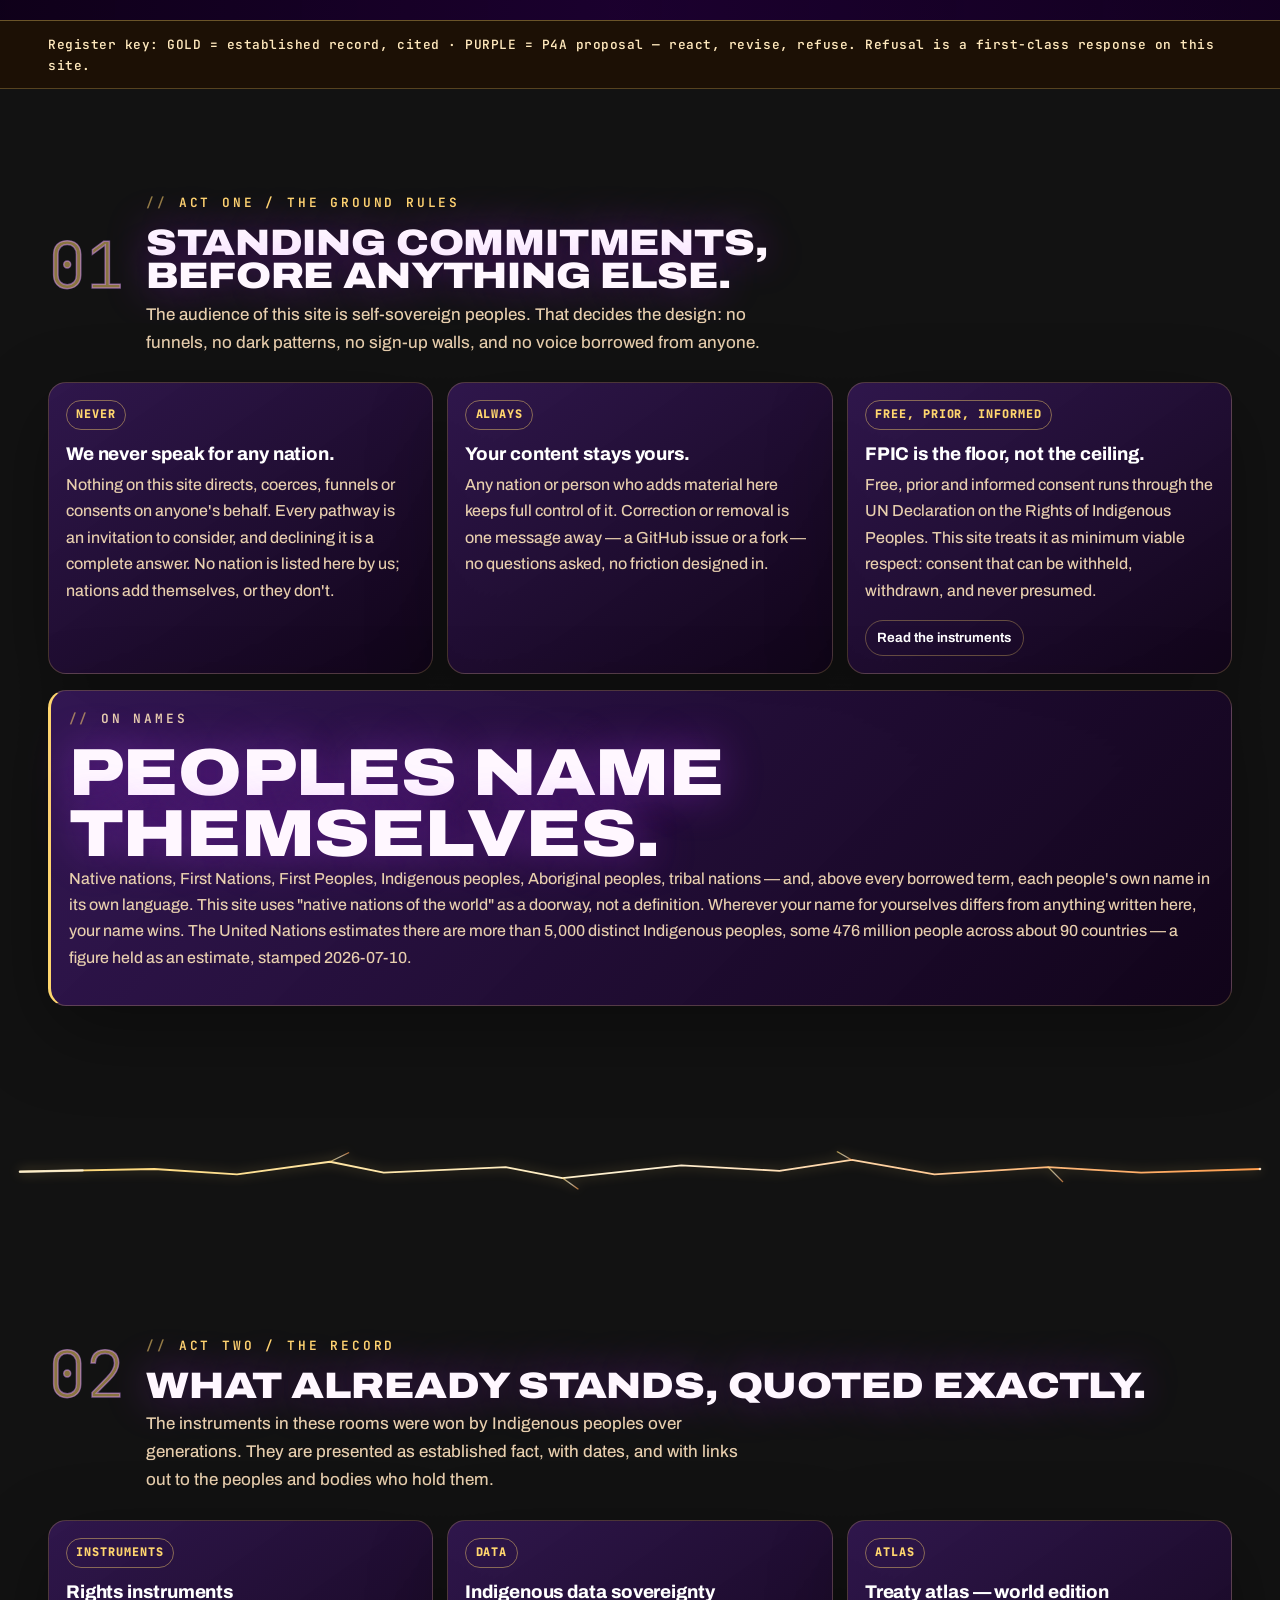
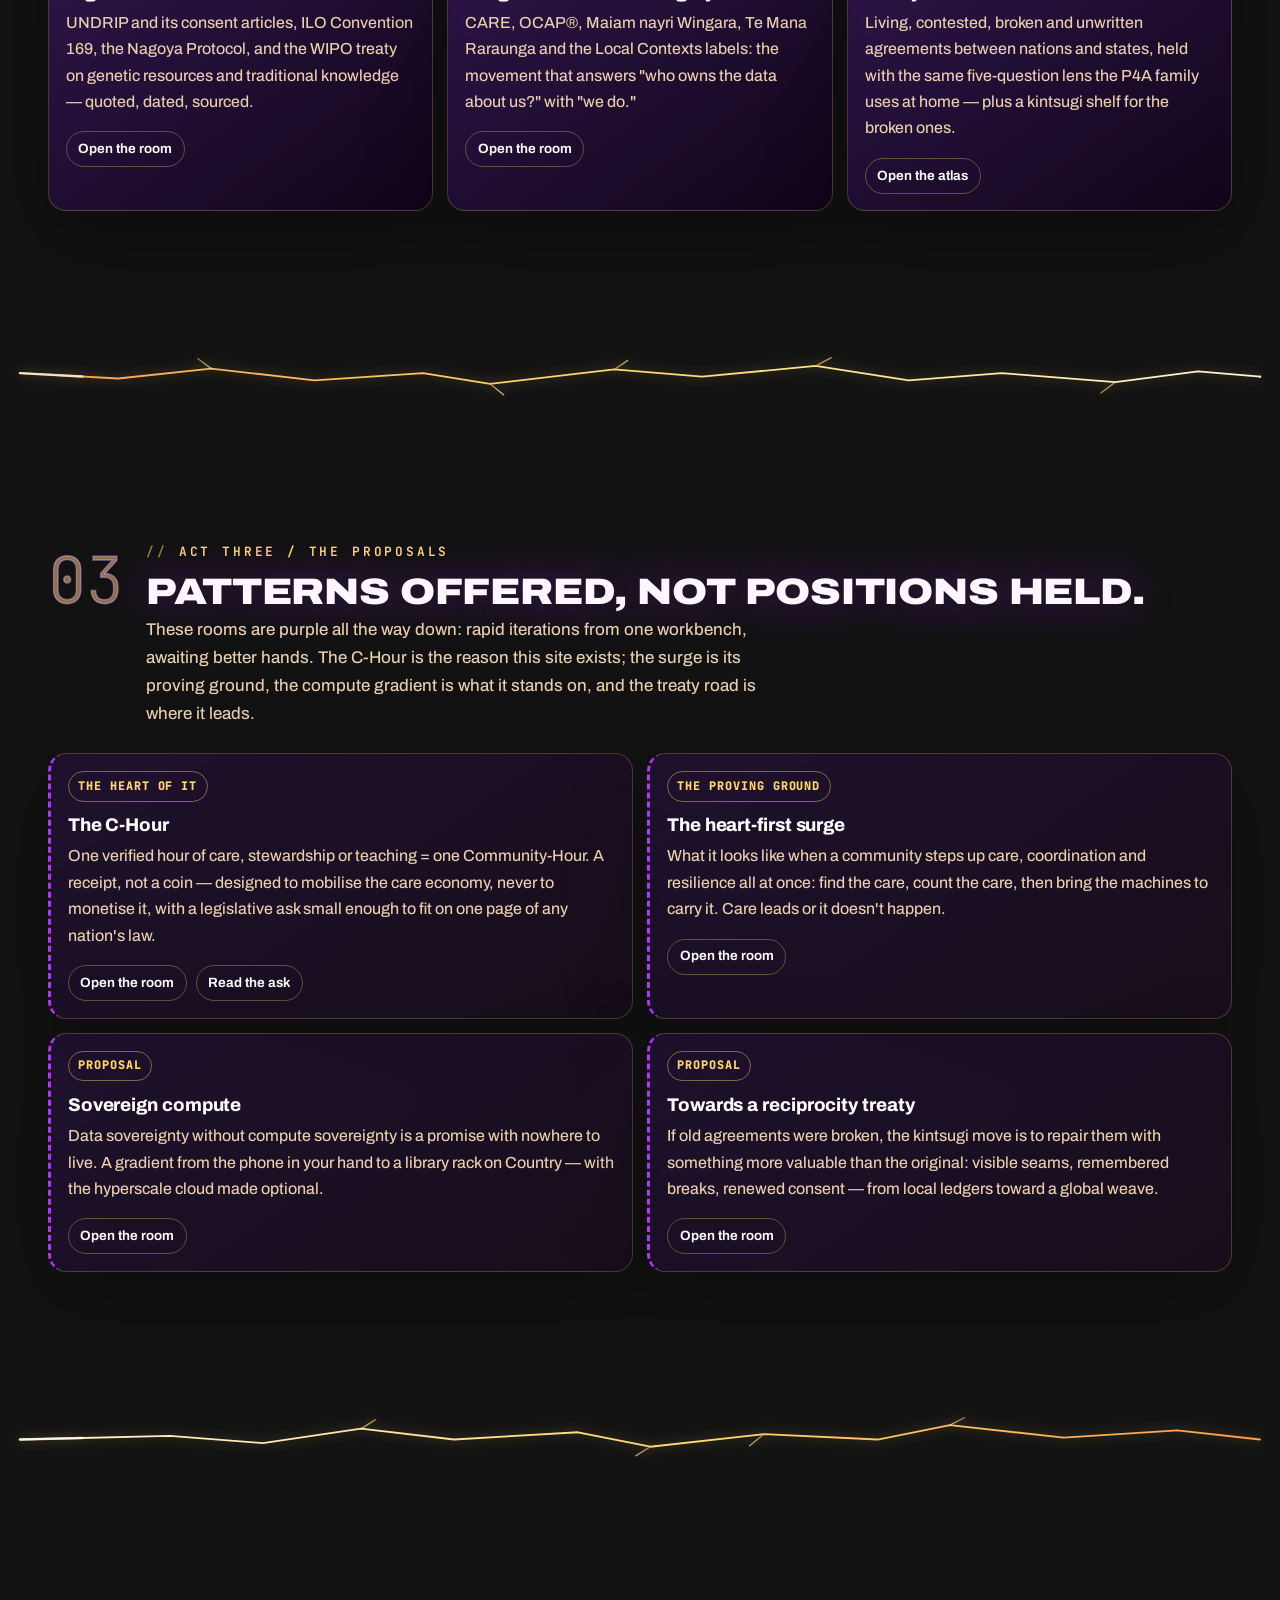
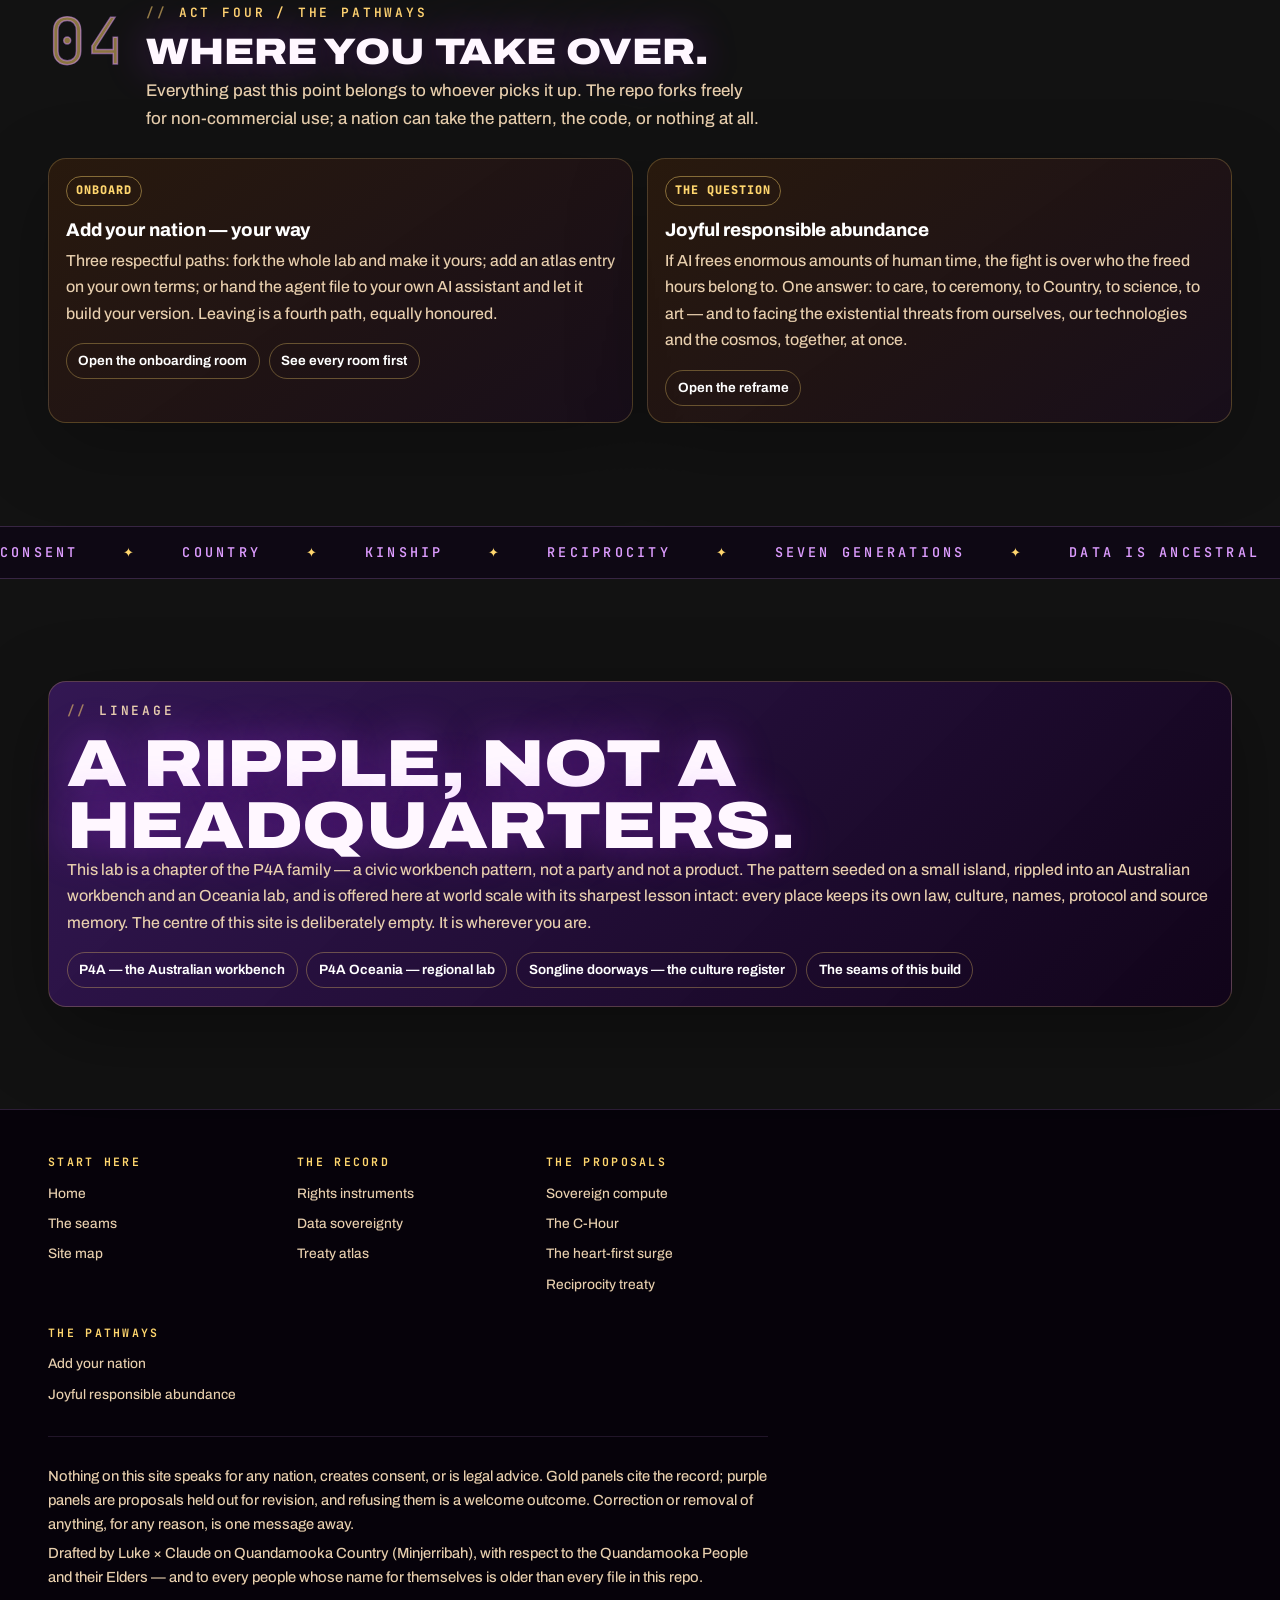
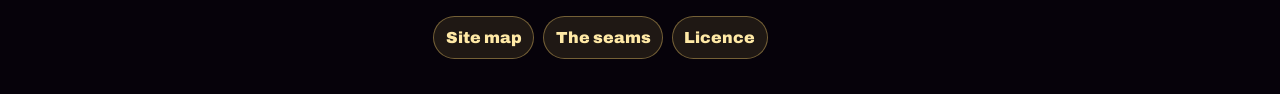
==== commit 68e19114: "Front door: make radical equality and fiat-separation legible at a glance The C-Hour line was buried" ====
--- a/index.html
+++ b/index.html
@@ -34,7 +34,21 @@
           <p class="hero-status">Open lab — nothing here asks you to sign, join or agree</p>
           <p class="eyebrow">Native nations of the world / sovereign co-evolution</p>
           <h1>No one speaks for you here.</h1>
-          <p class="hero-copy">This is a forkable workbench for peoples who were never asked: about the data taken from them, the agreements signed around them, and the machines now being trained on all of it. It holds the established record in one hand and open proposals in the other — and it never confuses the two. If AI is about to rearrange the economy, the sciences and the power structures of Earth, the question worth holding is not how to catch up. It is how to reframe the story toward joyful responsible abundance, on each nation's own terms. This site's working answer is small and radical: the C-Hour — one verified hour of care counted as one hour — so care work and coordination can step up worldwide without money standing at the centre of it, or in the way of it.</p>
+          <p class="hero-copy">This is a forkable workbench for peoples who were never asked: about the data taken from them, the agreements signed around them, and the machines now being trained on all of it. It holds the established record in one hand and open proposals in the other — and it never confuses the two. If AI is about to rearrange the economy, the sciences and the power structures of Earth, the question worth holding is not how to catch up. It is how to reframe the story toward joyful responsible abundance, on each nation's own terms. This site's working answer is small and radical: the C-Hour.</p>
+          <div class="chour-equals" role="img" aria-label="One verified hour of care equals one C-Hour, always, for anyone">
+            <div class="chour-unit"><strong>1 hour</strong><span>verified care, stewardship, or teaching</span></div>
+            <div class="chour-sign" aria-hidden="true">=</div>
+            <div class="chour-unit"><strong>1 C-Hour</strong><span>recorded, radically equal</span></div>
+          </div>
+          <p class="hero-copy hero-copy-tight"><strong>Radical equality:</strong> an elder's hour, a coder's hour, a child's hour — exactly the same receipt, every time. No skill-weighting, no seniority, no market pricing anyone's time as worth more than anyone else's. <strong>Never fiat:</strong> a C-Hour cannot be bought, sold, exchanged for money, traded on any market, or made to earn interest — by design, permanently, so care stays counted without ever becoming a currency. That separation is the whole point: money stops standing at the centre, or in the way.</p>
+          <div class="tag-strip hero-chour-tags">
+            <code>1 hour = 1 C-Hour, no exceptions</code>
+            <code>not bought or sold</code>
+            <code>no exchange rate to any currency</code>
+            <code>earns no yield</code>
+            <code>not a cryptocurrency</code>
+            <code>governed by the community, not a market</code>
+          </div>
           <div class="hero-actions">
             <a class="button button-primary" href="pages/c-hour.html">Meet the C-Hour</a>
             <a class="button button-secondary" href="pages/treaty-atlas.html">Open the treaty atlas</a>
--- a/styles.css
+++ b/styles.css
@@ -3047,3 +3047,18 @@
 .song-frame { position: relative; width: min(100%, 36rem); margin: 1.1rem 0; padding: .6rem; border: 1px solid rgba(255, 214, 110, .4); border-radius: var(--radius); background: linear-gradient(180deg, rgba(30, 15, 4, .95), rgba(8, 3, 1, .98)); box-shadow: 0 0 0 1px rgba(255, 214, 110, .14), 0 24px 80px rgba(0, 0, 0, .4); }
 .song-frame iframe { display: block; width: 100%; aspect-ratio: 16 / 9; border: 0; border-radius: calc(var(--radius) - .4rem); background: #050008; }
 blockquote.instrument-quote.culture-quote { border-left-color: var(--ember); background: rgba(255, 157, 77, .07); color: #ffe9d2; }
+
+/* ---------- The C-Hour equals capsule (index hero) ----------
+   Makes radical equality and the fiat-separation legible at a glance,
+   before a reader has to open the C-Hour room to find it. */
+.chour-equals { display: flex; align-items: center; justify-content: flex-start; gap: 1.1rem; flex-wrap: wrap; margin: 1rem 0; padding: 1rem 1.2rem; border: 1px solid rgba(181, 51, 255, .4); border-radius: var(--radius-sm); background: linear-gradient(135deg, rgba(111, 34, 200, .18), rgba(28, 12, 32, .5)); box-shadow: 0 0 26px rgba(181, 51, 255, .12); }
+.chour-equals .chour-unit { display: grid; gap: .25rem; min-width: 9.5rem; }
+.chour-equals .chour-unit strong { font-family: var(--font-display); font-size: 1.55rem; font-weight: 900; color: #fff; letter-spacing: -.01em; line-height: 1; }
+.chour-equals .chour-unit span { font-family: var(--font-mono); font-size: .68rem; font-weight: 600; letter-spacing: .05em; color: var(--muted); text-transform: uppercase; }
+.chour-equals .chour-sign { font-family: var(--font-display); font-size: 2rem; font-weight: 200; color: var(--amethyst); line-height: 1; }
+.hero-copy-tight { font-size: .98rem; }
+.hero-chour-tags { margin: 0 0 .3rem; }
+@media (max-width: 560px) {
+  .chour-equals { gap: .7rem 1rem; padding: .85rem 1rem; }
+  .chour-equals .chour-sign { width: 100%; text-align: center; }
+}
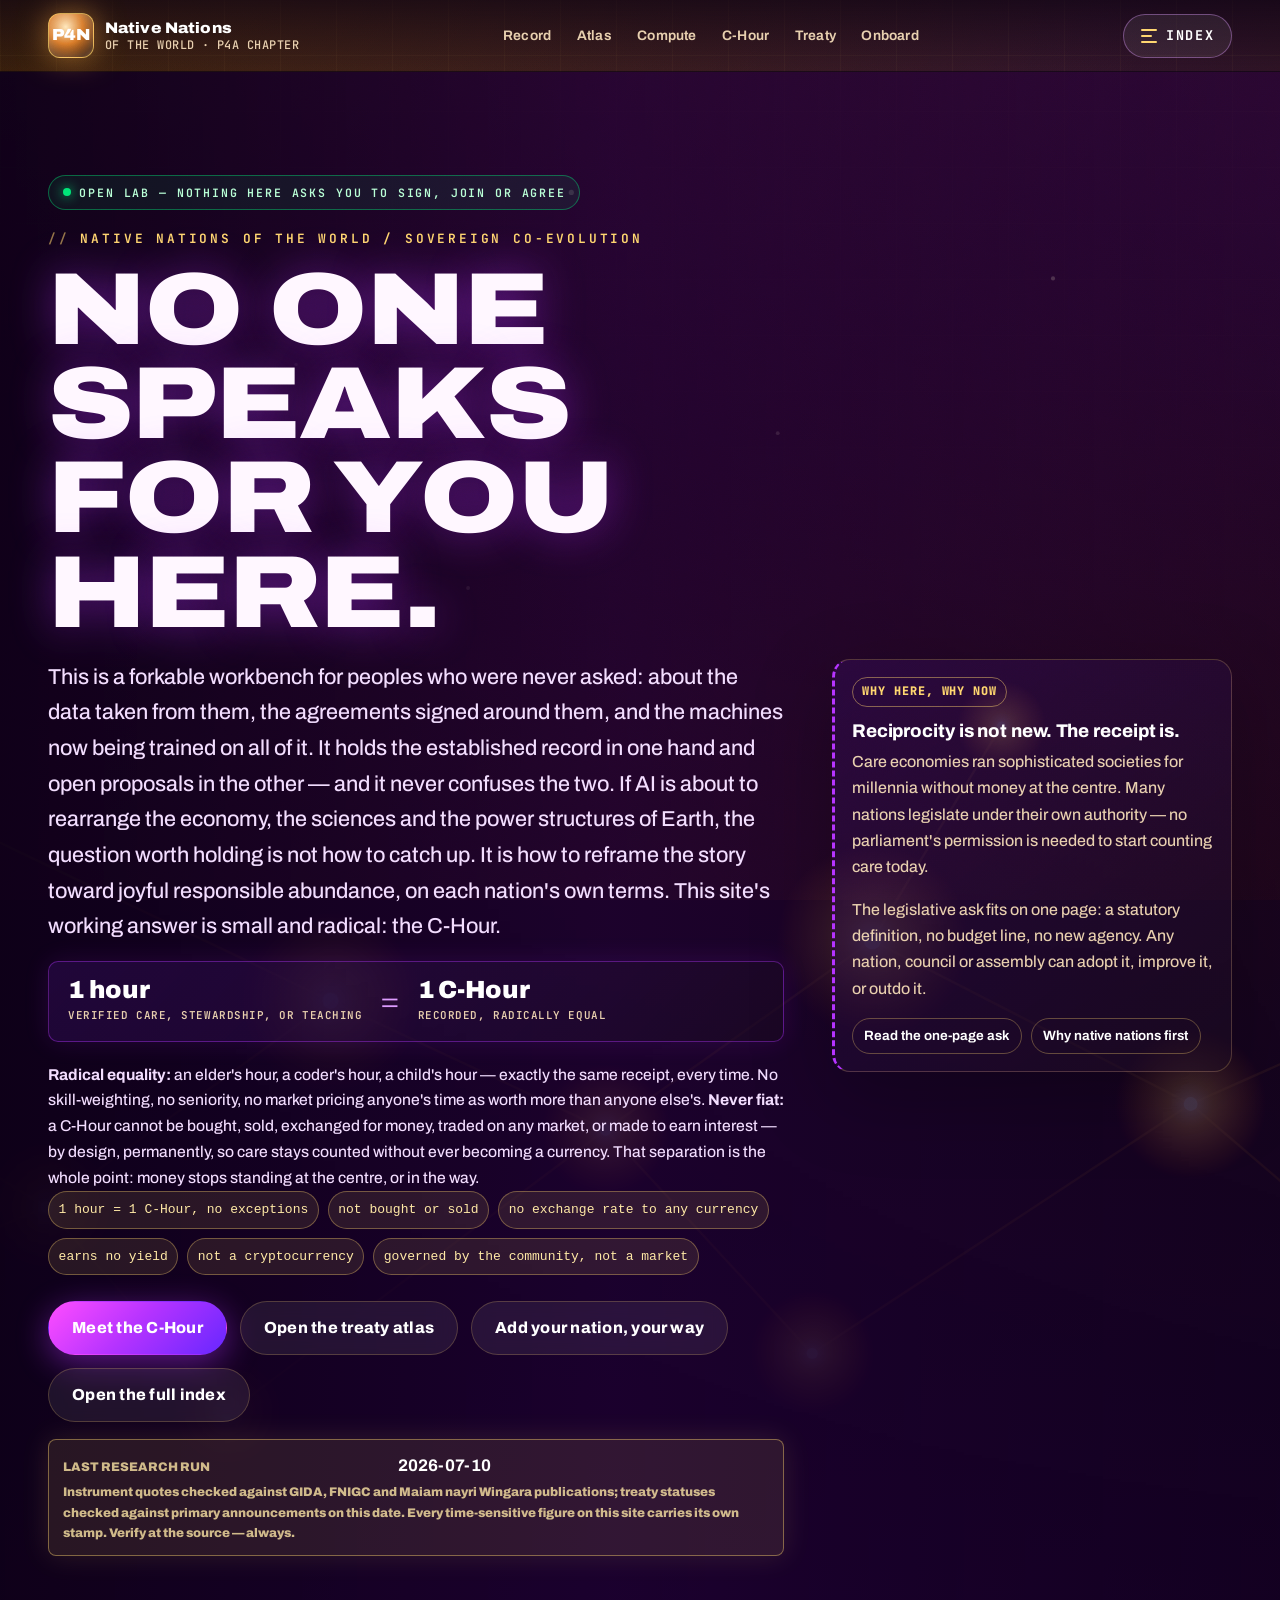
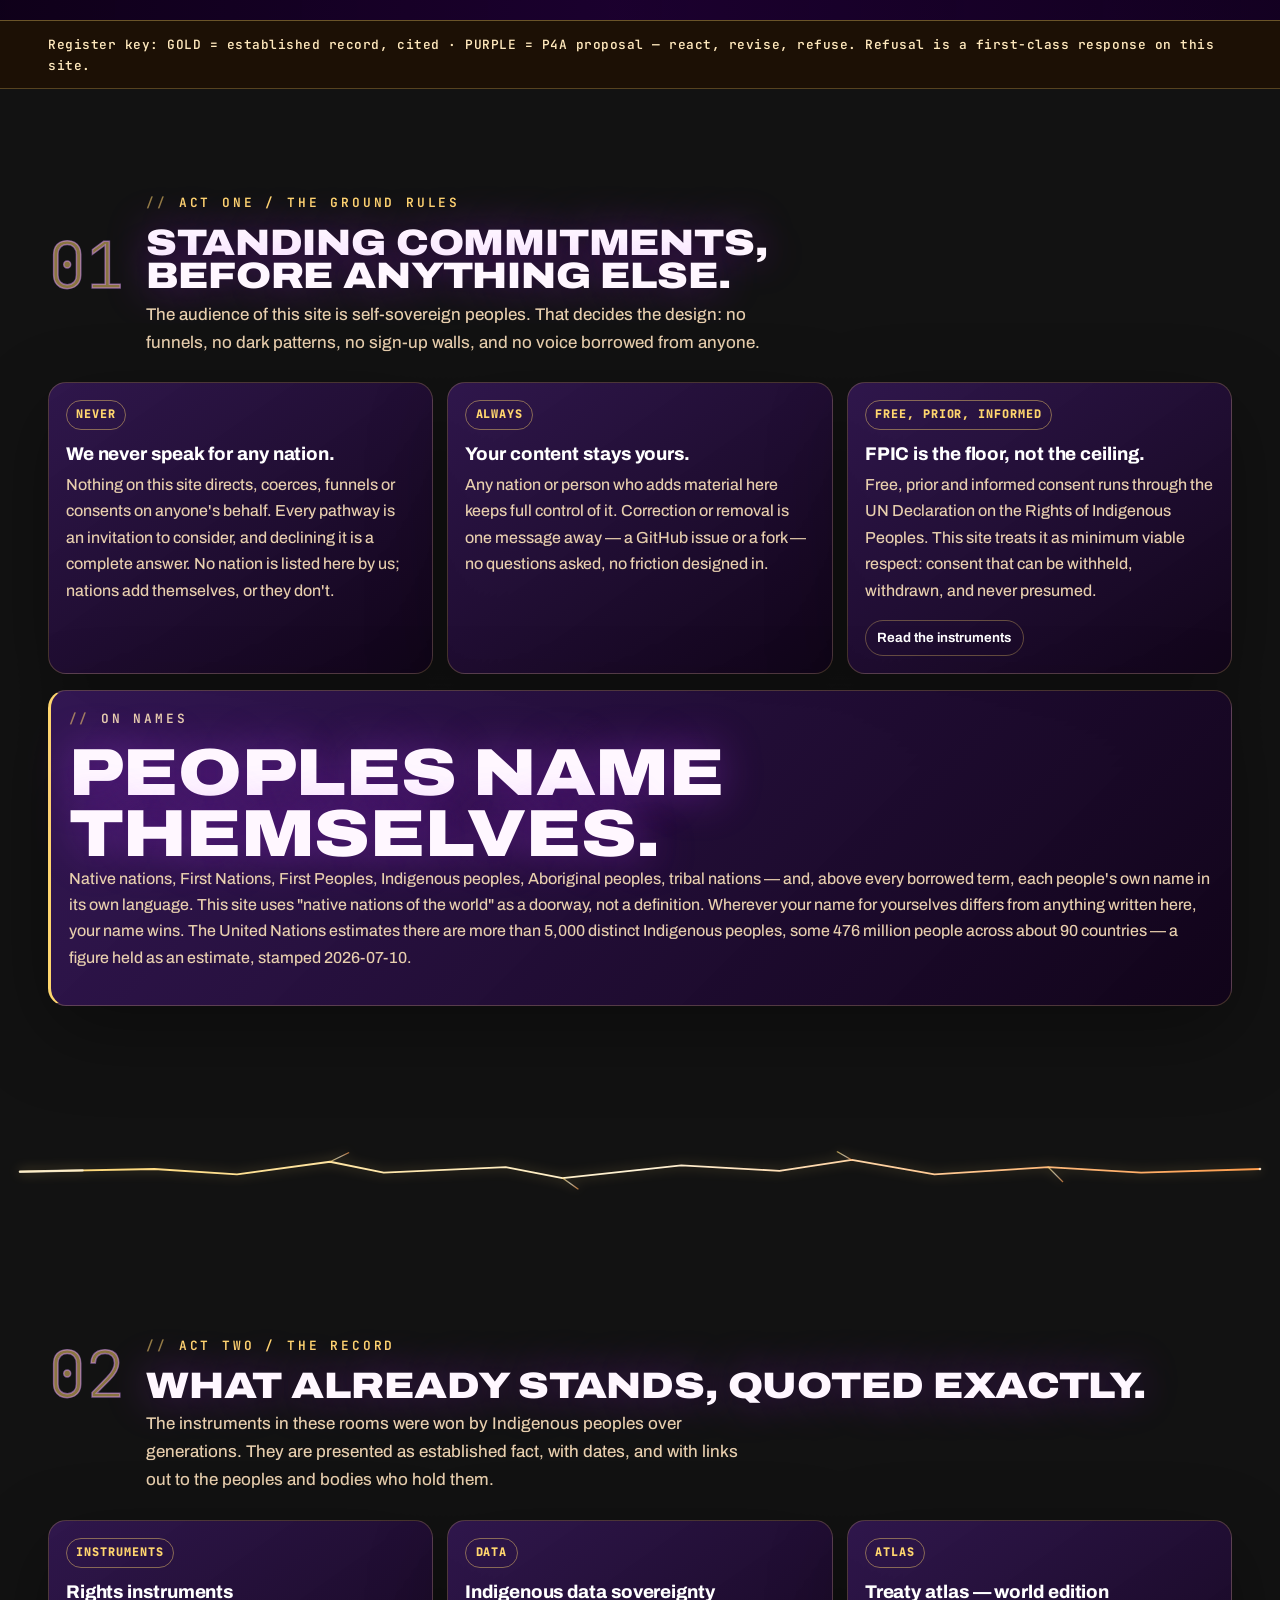
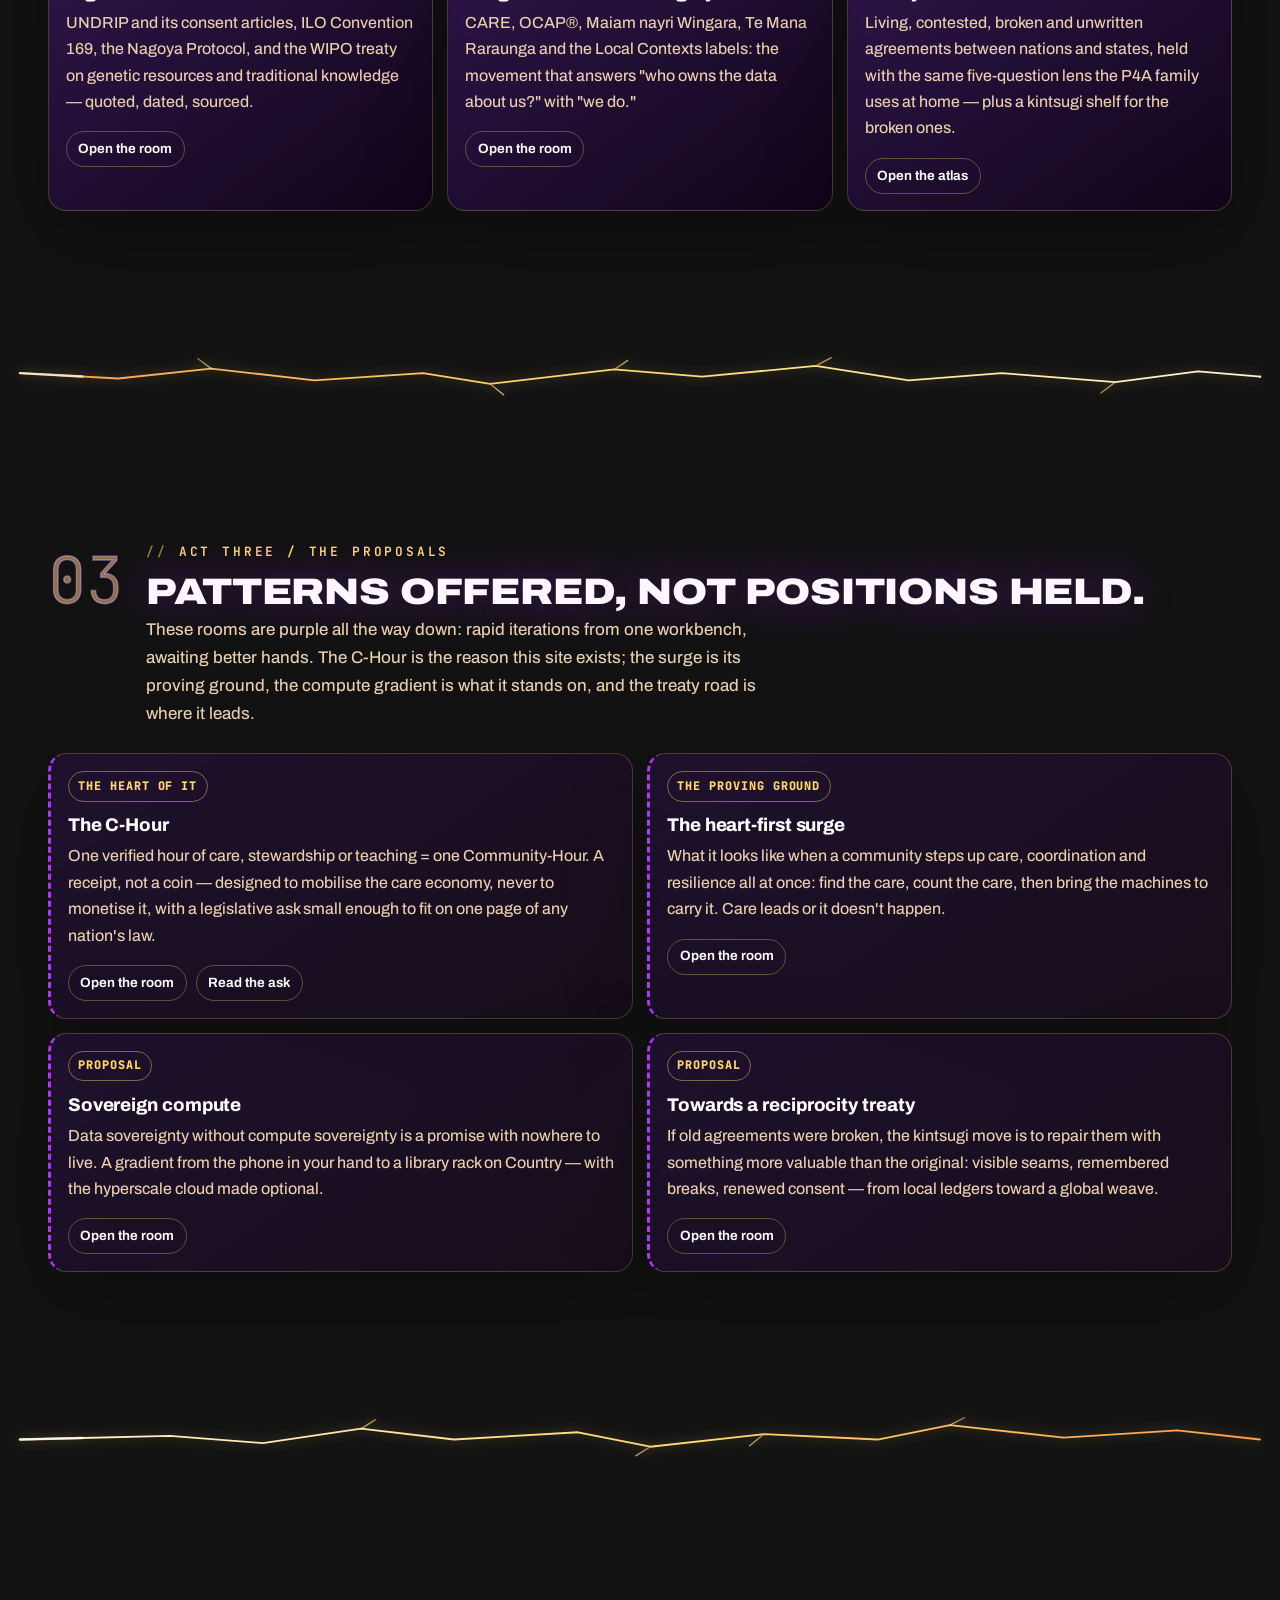
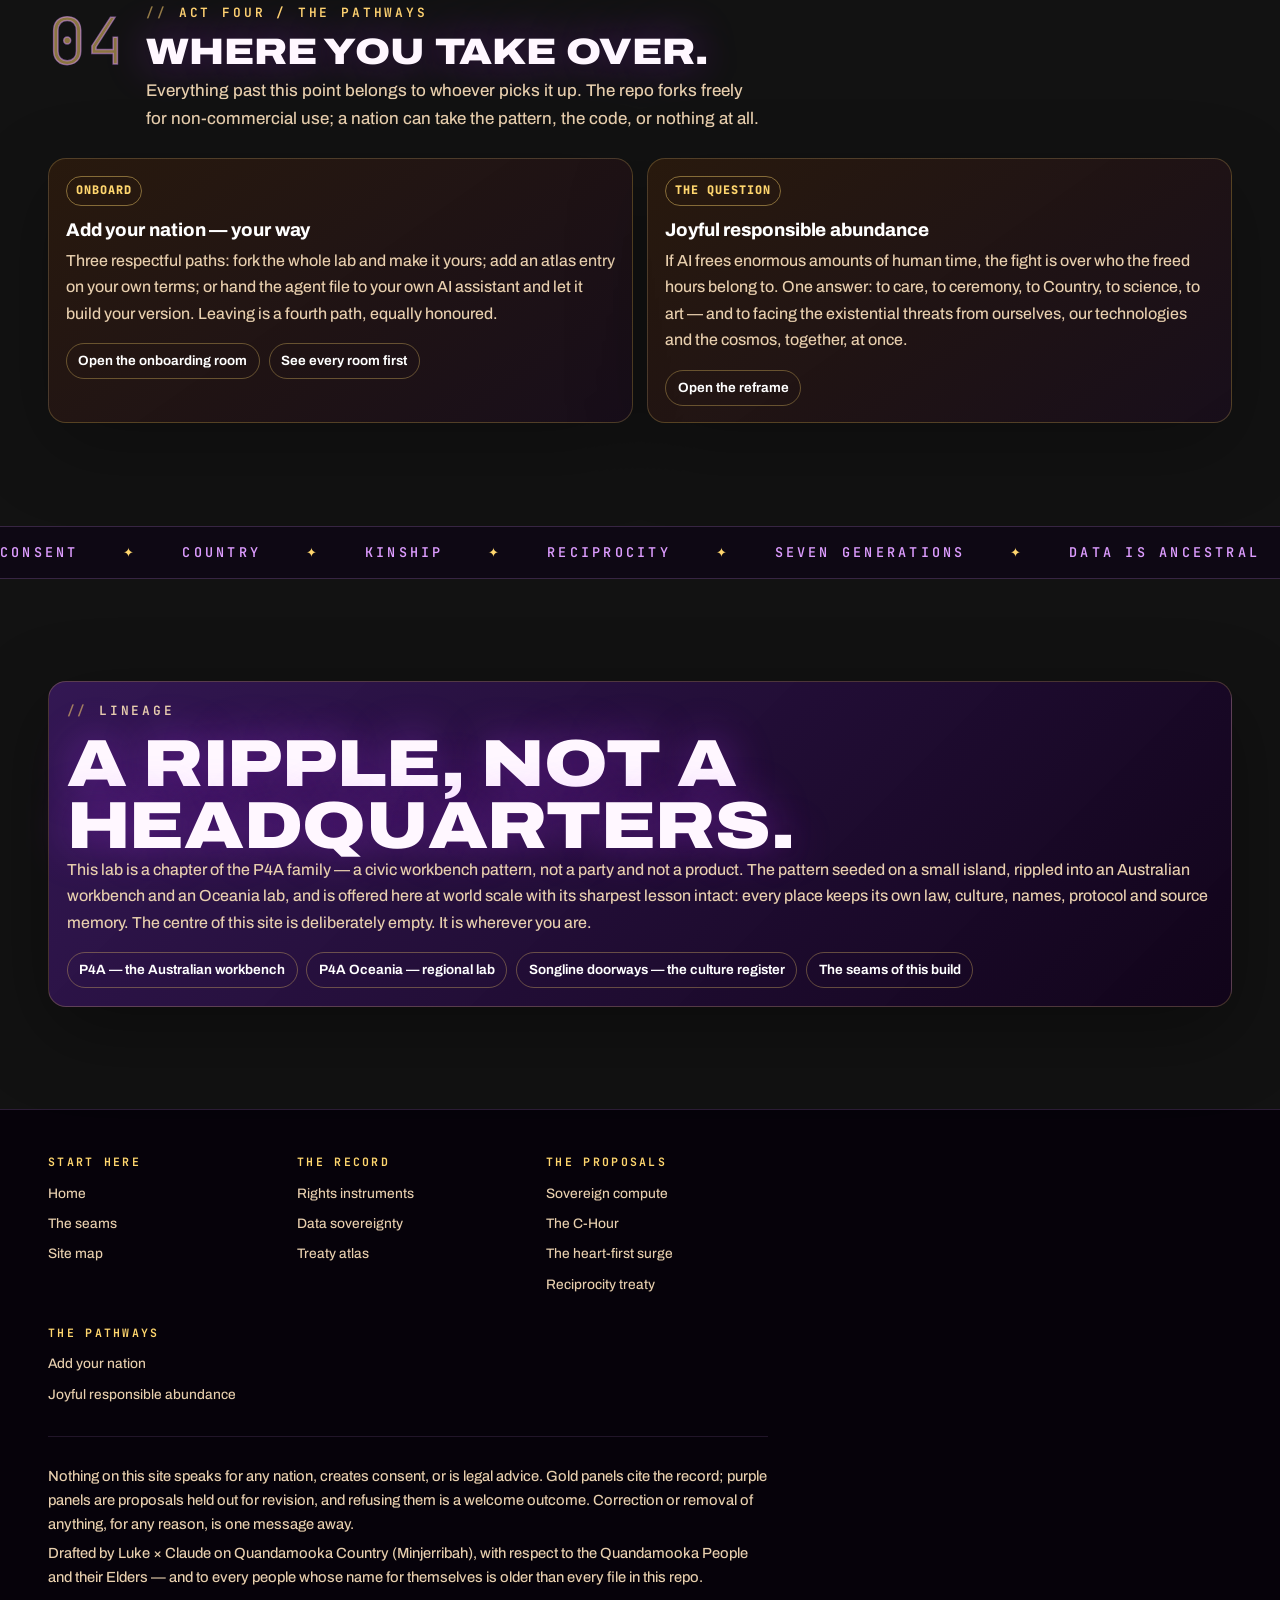
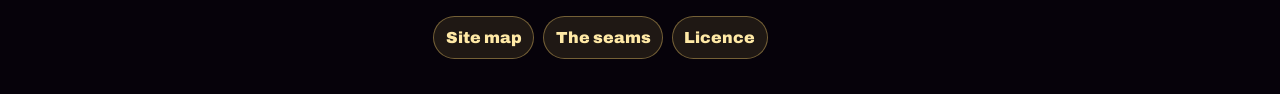
==== commit 06ebff15: "Hero aside: stop repeating the register key, start earning a click The 'How to read this site' card " ====
--- a/index.html
+++ b/index.html
@@ -61,12 +61,12 @@
             <small>Instrument quotes checked against GIDA, FNIGC and Maiam nayri Wingara publications; treaty statuses checked against primary announcements on this date. Every time-sensitive figure on this site carries its own stamp. Verify at the source — always.</small>
           </div>
         </div>
-        <aside class="card panel-record" aria-label="How to read this site">
-          <span>How to read this site</span>
-          <h3>Two registers, never mixed.</h3>
-          <p><strong style="color:var(--record)">Gold panels</strong> hold the established record: real instruments, quoted exactly and linked to their sources.</p>
-          <p><strong style="color:#dd9cff">Purple panels</strong> hold P4A proposals: one person's fast iterations, offered for reaction. They carry errors as the honest cost of speed — built to map an idea space, not to settle it.</p>
-          <div class="signal-row"><a href="pages/seams.html">Read the seams first</a></div>
+        <aside class="card panel-proposal" aria-label="Why here, why now">
+          <span>Why here, why now</span>
+          <h3>Reciprocity is not new. The receipt is.</h3>
+          <p>Care economies ran sophisticated societies for millennia without money at the centre. Many nations legislate under their own authority — no parliament's permission is needed to start counting care today.</p>
+          <p>The legislative ask fits on one page: a statutory definition, no budget line, no new agency. Any nation, council or assembly can adopt it, improve it, or outdo it.</p>
+          <div class="signal-row"><a href="pages/c-hour.html#the-ask">Read the one-page ask</a><a href="pages/c-hour.html#why-first">Why native nations first</a></div>
         </aside>
       </div>
     </section>
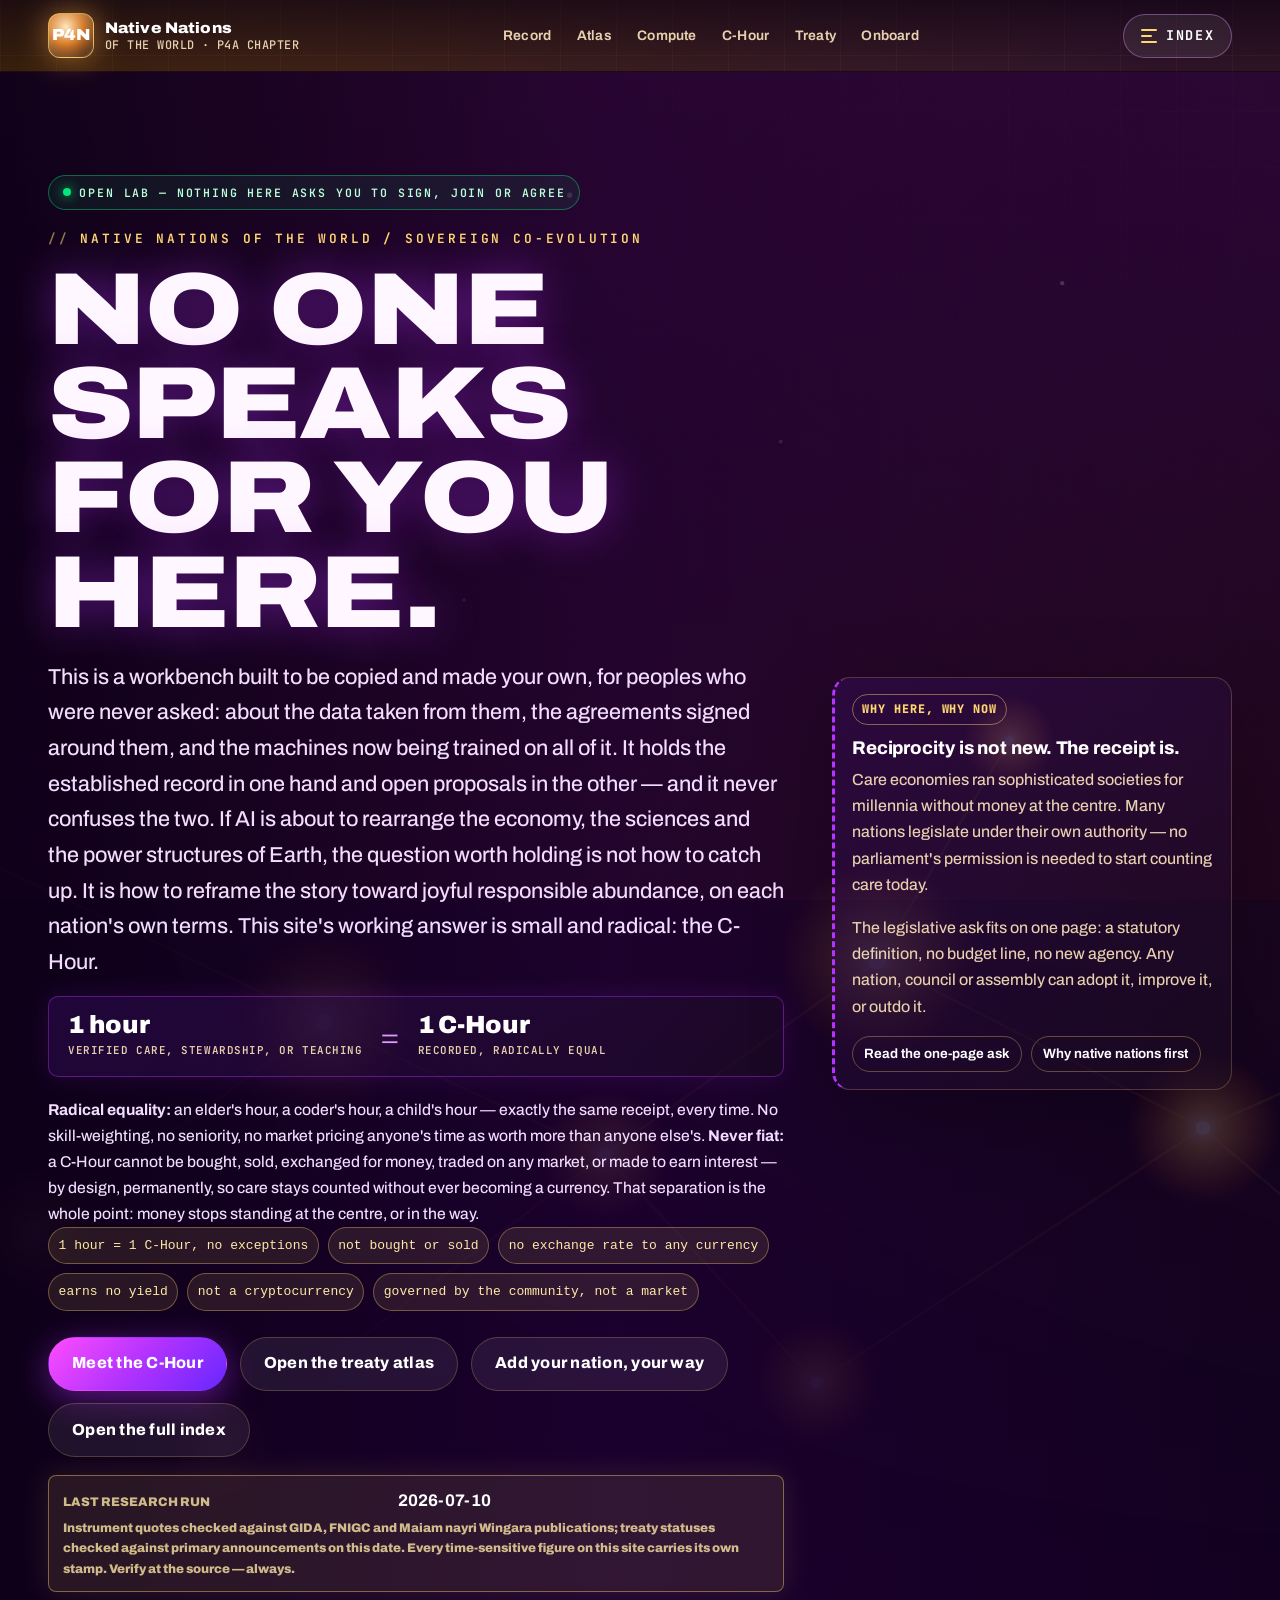
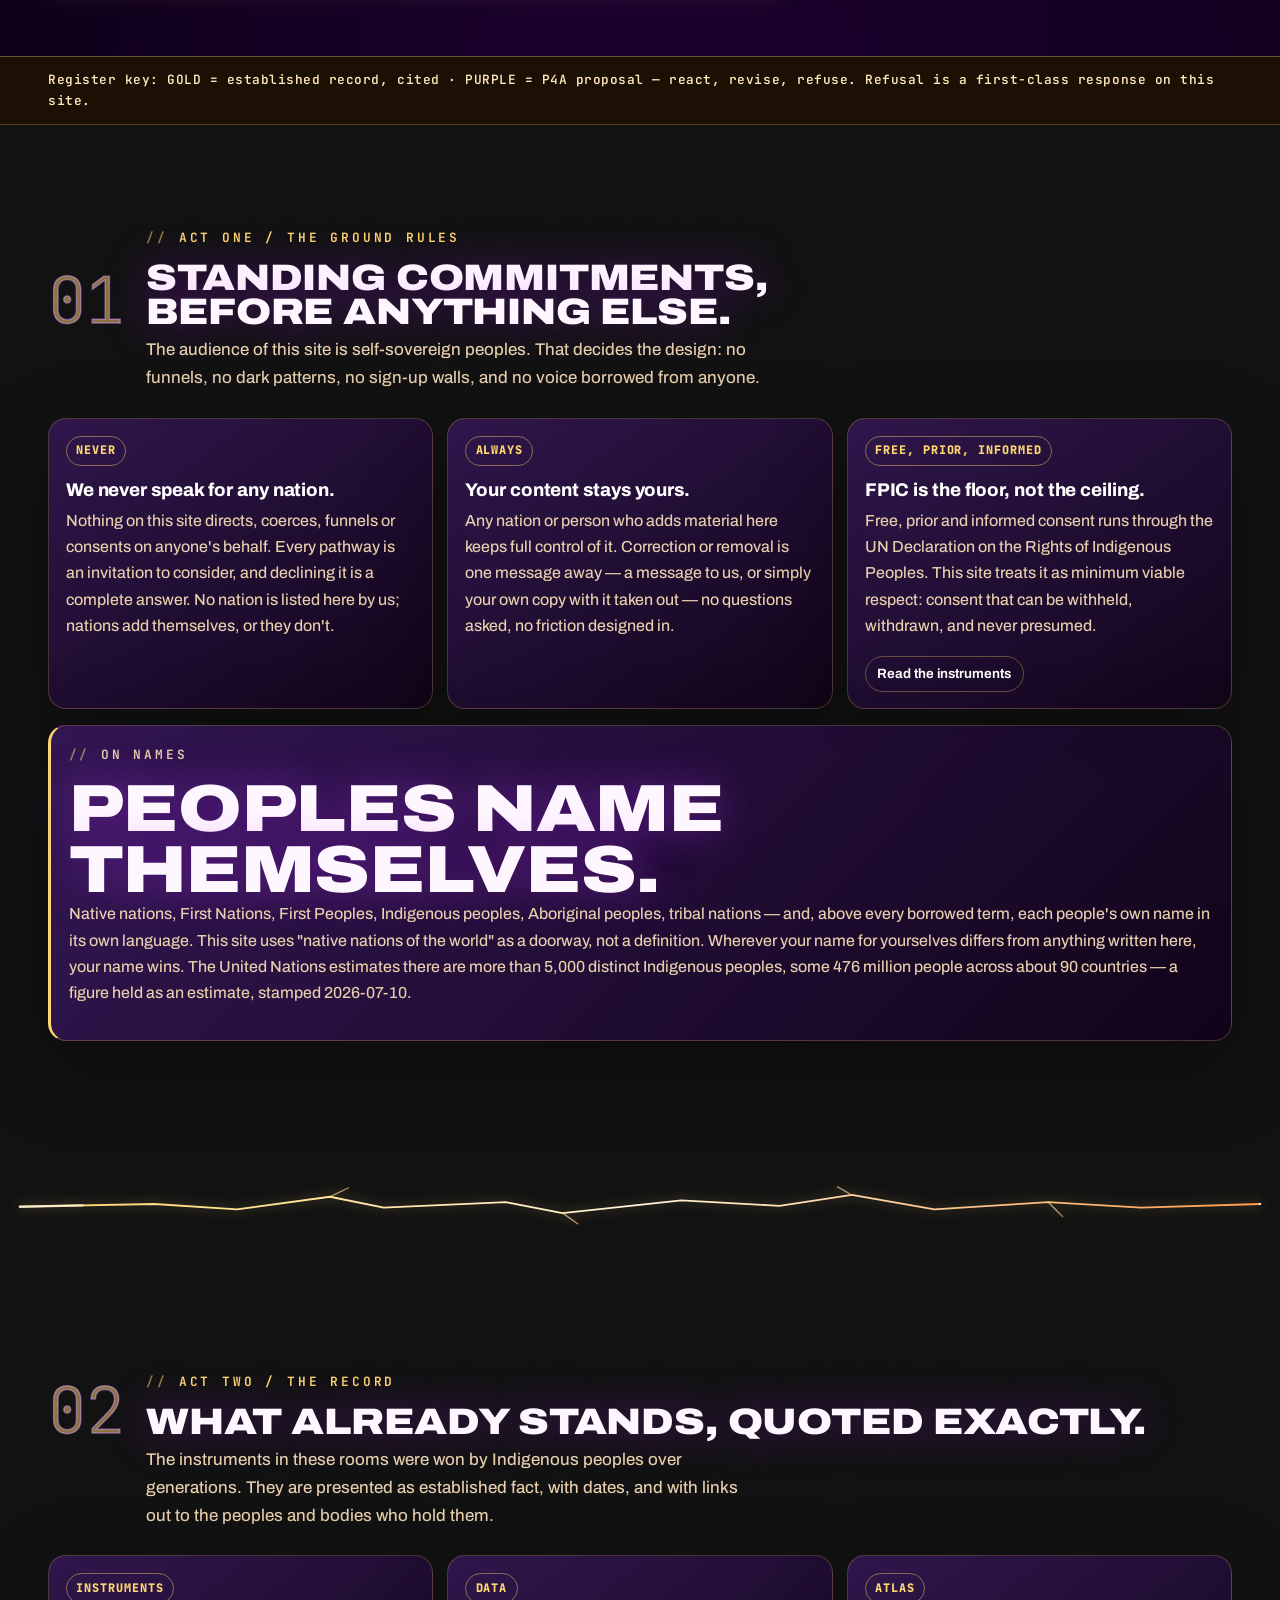
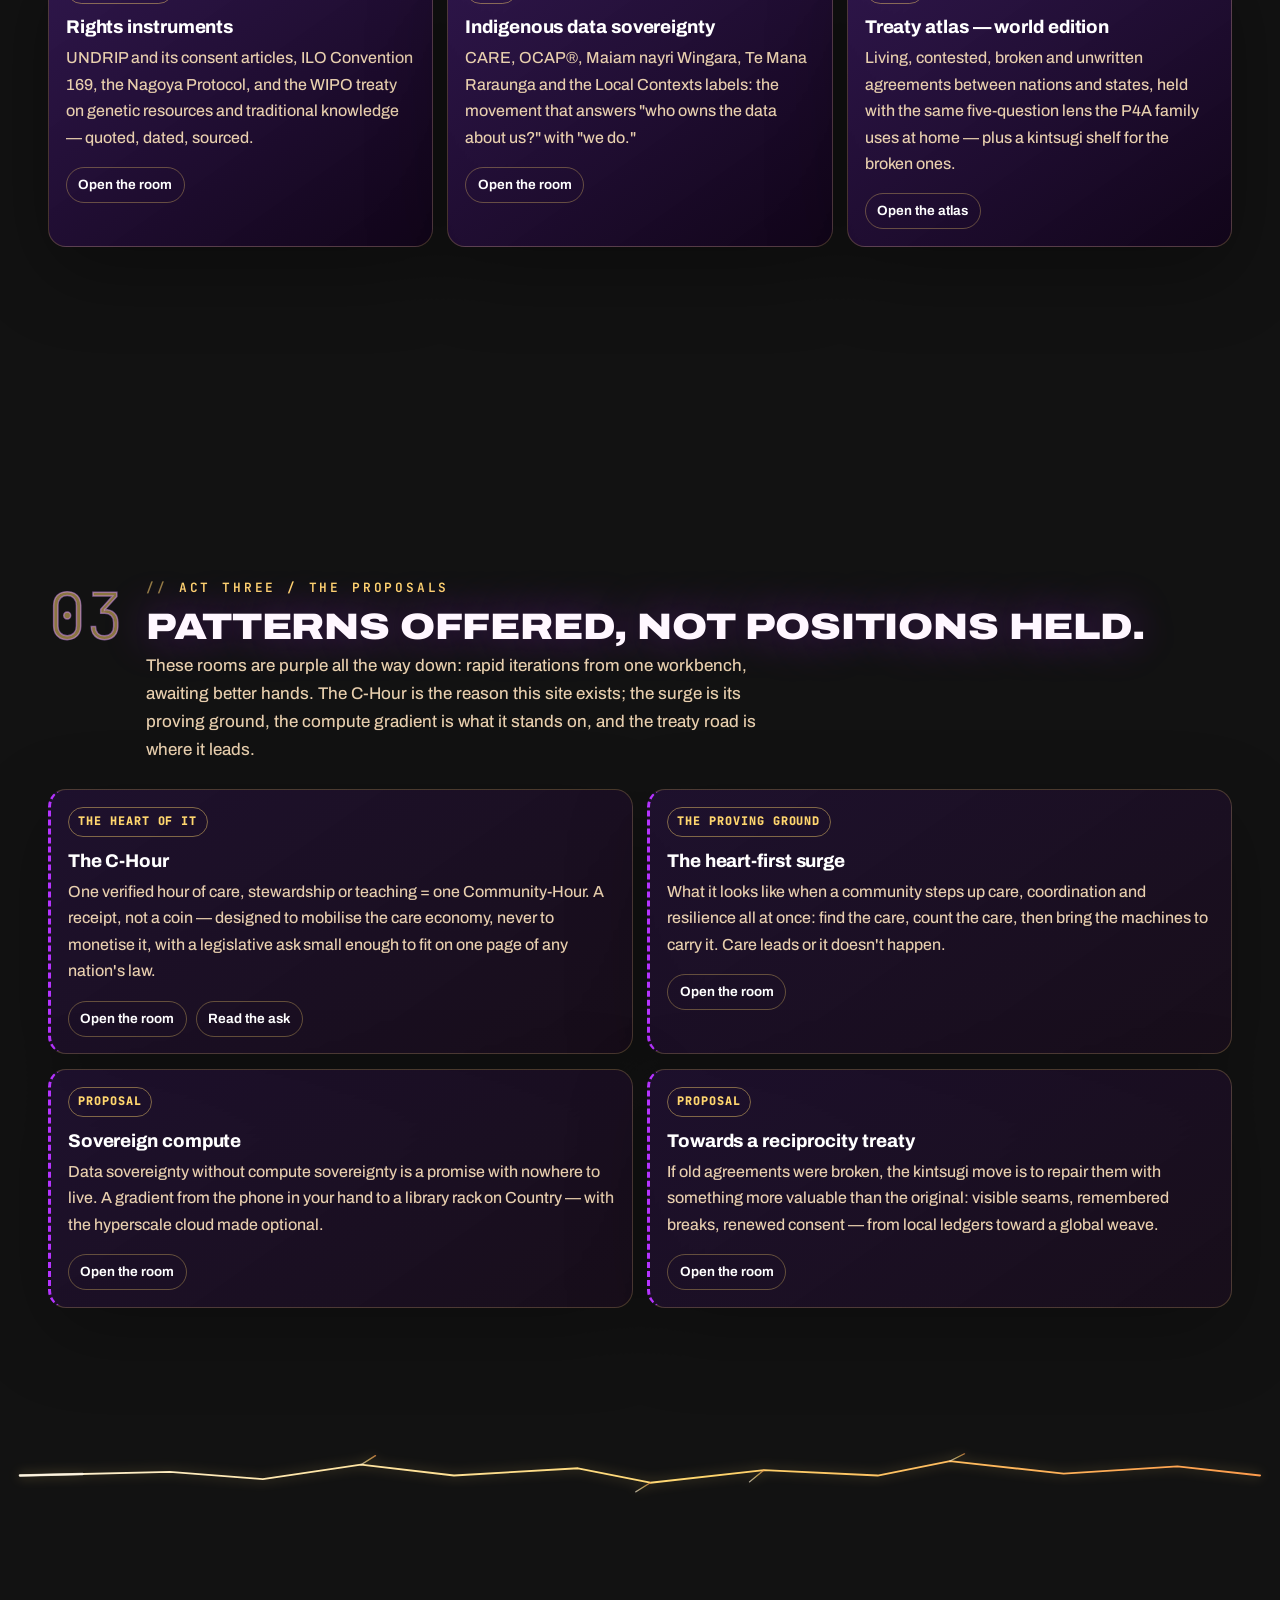
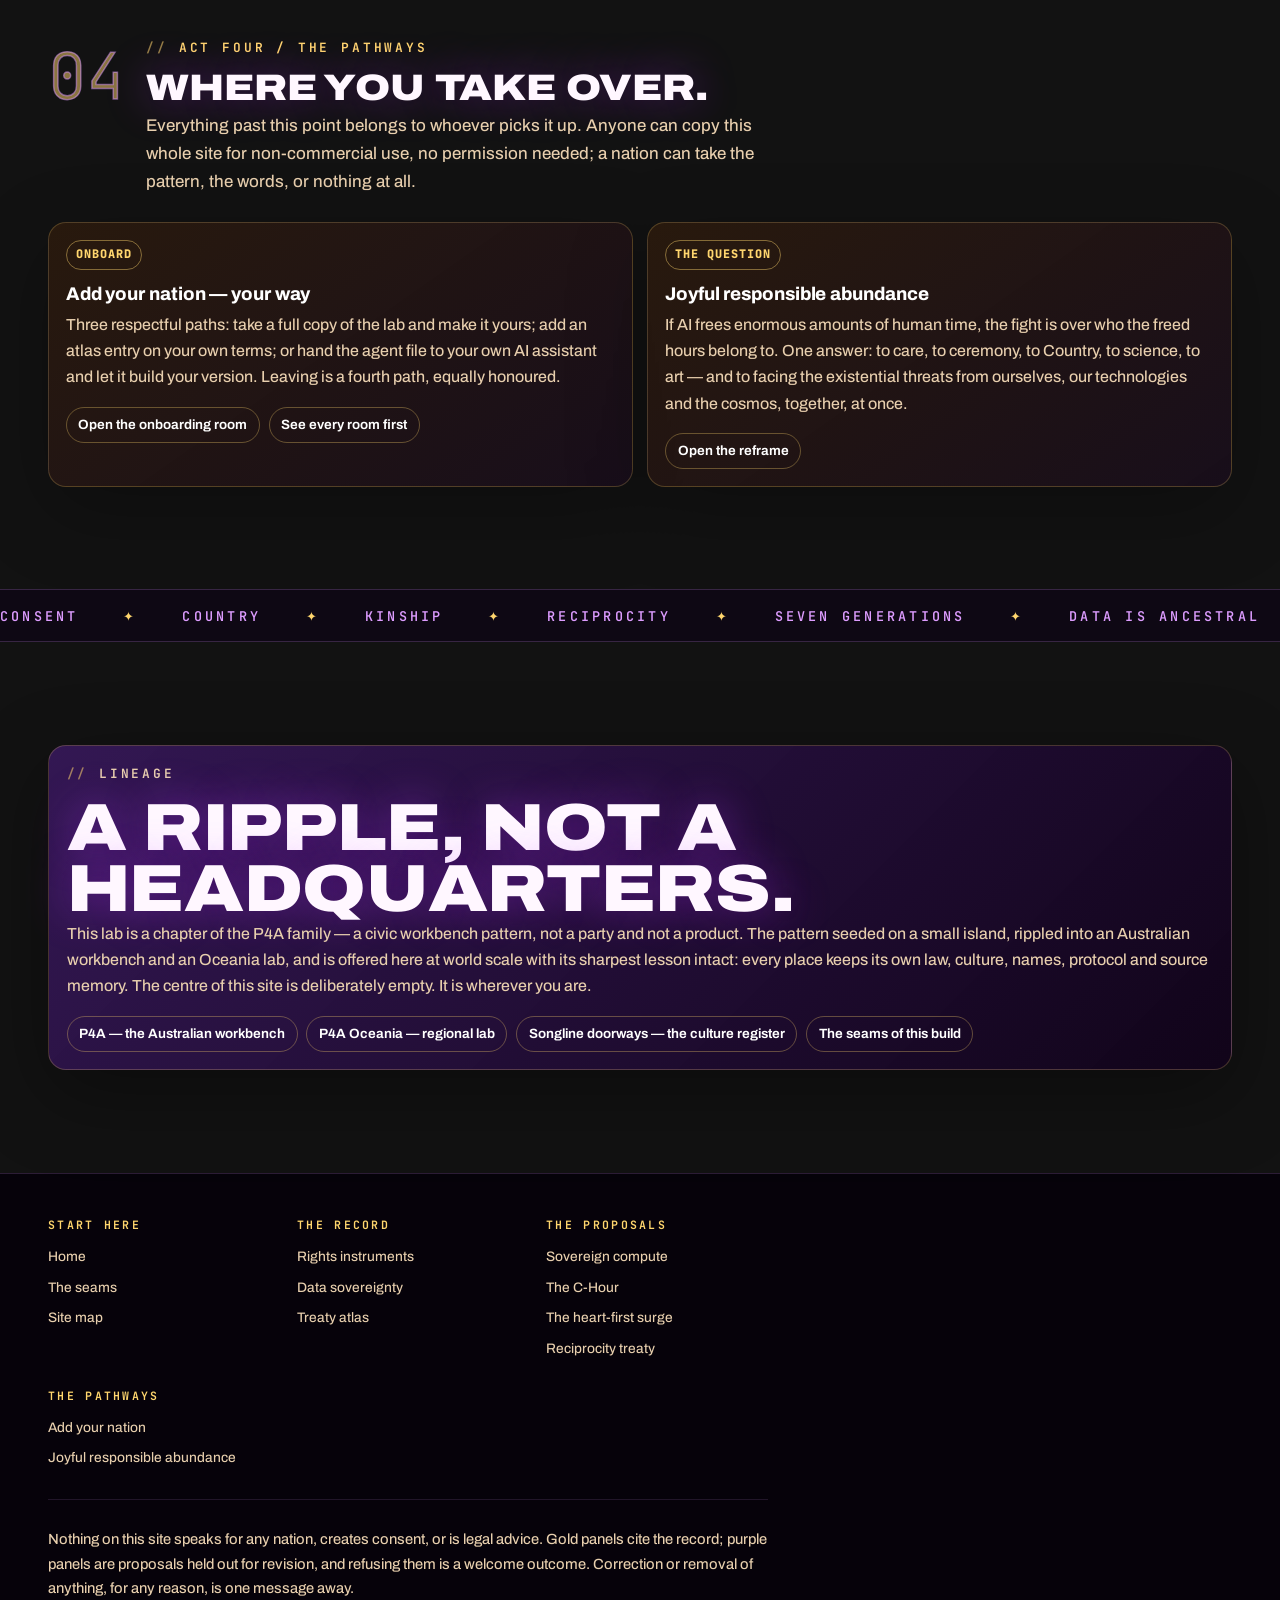
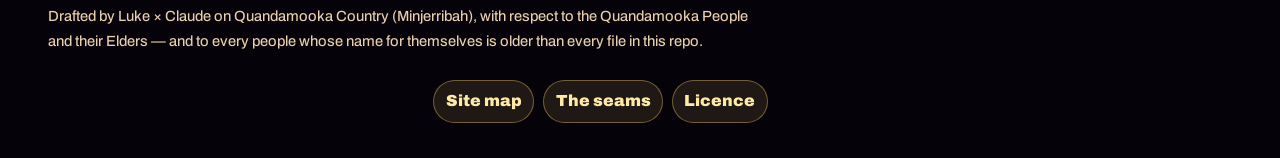
==== commit c577eac1: "Retire 'fork/repo/git history' as headline vocabulary — plain language leads Checked the numbers bef" ====
--- a/index.html
+++ b/index.html
@@ -34,7 +34,7 @@
           <p class="hero-status">Open lab — nothing here asks you to sign, join or agree</p>
           <p class="eyebrow">Native nations of the world / sovereign co-evolution</p>
           <h1>No one speaks for you here.</h1>
-          <p class="hero-copy">This is a forkable workbench for peoples who were never asked: about the data taken from them, the agreements signed around them, and the machines now being trained on all of it. It holds the established record in one hand and open proposals in the other — and it never confuses the two. If AI is about to rearrange the economy, the sciences and the power structures of Earth, the question worth holding is not how to catch up. It is how to reframe the story toward joyful responsible abundance, on each nation's own terms. This site's working answer is small and radical: the C-Hour.</p>
+          <p class="hero-copy">This is a workbench built to be copied and made your own, for peoples who were never asked: about the data taken from them, the agreements signed around them, and the machines now being trained on all of it. It holds the established record in one hand and open proposals in the other — and it never confuses the two. If AI is about to rearrange the economy, the sciences and the power structures of Earth, the question worth holding is not how to catch up. It is how to reframe the story toward joyful responsible abundance, on each nation's own terms. This site's working answer is small and radical: the C-Hour.</p>
           <div class="chour-equals" role="img" aria-label="One verified hour of care equals one C-Hour, always, for anyone">
             <div class="chour-unit"><strong>1 hour</strong><span>verified care, stewardship, or teaching</span></div>
             <div class="chour-sign" aria-hidden="true">=</div>
@@ -88,7 +88,7 @@
         <article class="card panel-record">
           <span>Always</span>
           <h3>Your content stays yours.</h3>
-          <p>Any nation or person who adds material here keeps full control of it. Correction or removal is one message away — a GitHub issue or a fork — no questions asked, no friction designed in.</p>
+          <p>Any nation or person who adds material here keeps full control of it. Correction or removal is one message away — a message to us, or simply your own copy with it taken out — no questions asked, no friction designed in.</p>
         </article>
         <article class="card panel-record">
           <span>Free, prior, informed</span>
@@ -209,13 +209,13 @@
       <div class="act-head reveal">
         <span class="act-num" aria-hidden="true">04</span>
         <div><p class="eyebrow">Act four / The pathways</p><h2>Where you take over.</h2></div>
-        <p>Everything past this point belongs to whoever picks it up. The repo forks freely for non-commercial use; a nation can take the pattern, the code, or nothing at all.</p>
+        <p>Everything past this point belongs to whoever picks it up. Anyone can copy this whole site for non-commercial use, no permission needed; a nation can take the pattern, the words, or nothing at all.</p>
       </div>
       <div class="region-grid reveal">
         <article class="region-card">
           <span>Onboard</span>
           <h3>Add your nation — your way</h3>
-          <p>Three respectful paths: fork the whole lab and make it yours; add an atlas entry on your own terms; or hand the agent file to your own AI assistant and let it build your version. Leaving is a fourth path, equally honoured.</p>
+          <p>Three respectful paths: take a full copy of the lab and make it yours; add an atlas entry on your own terms; or hand the agent file to your own AI assistant and let it build your version. Leaving is a fourth path, equally honoured.</p>
           <div class="signal-row"><a href="pages/onboard.html">Open the onboarding room</a><a href="pages/site-map.html">See every room first</a></div>
         </article>
         <article class="region-card">
@@ -229,8 +229,8 @@
 
     <div class="p4a-marquee" aria-hidden="true">
       <div class="marquee-track">
-        <span>consent</span><span>Country</span><span>kinship</span><span>reciprocity</span><span>seven generations</span><span>data is ancestral</span><span>fork freely</span><span>refuse freely</span><span>repair with gold</span><span>more time for joy</span>
-        <span>consent</span><span>Country</span><span>kinship</span><span>reciprocity</span><span>seven generations</span><span>data is ancestral</span><span>fork freely</span><span>refuse freely</span><span>repair with gold</span><span>more time for joy</span>
+        <span>consent</span><span>Country</span><span>kinship</span><span>reciprocity</span><span>seven generations</span><span>data is ancestral</span><span>copy freely</span><span>refuse freely</span><span>repair with gold</span><span>more time for joy</span>
+        <span>consent</span><span>Country</span><span>kinship</span><span>reciprocity</span><span>seven generations</span><span>data is ancestral</span><span>copy freely</span><span>refuse freely</span><span>repair with gold</span><span>more time for joy</span>
       </div>
     </div>
 
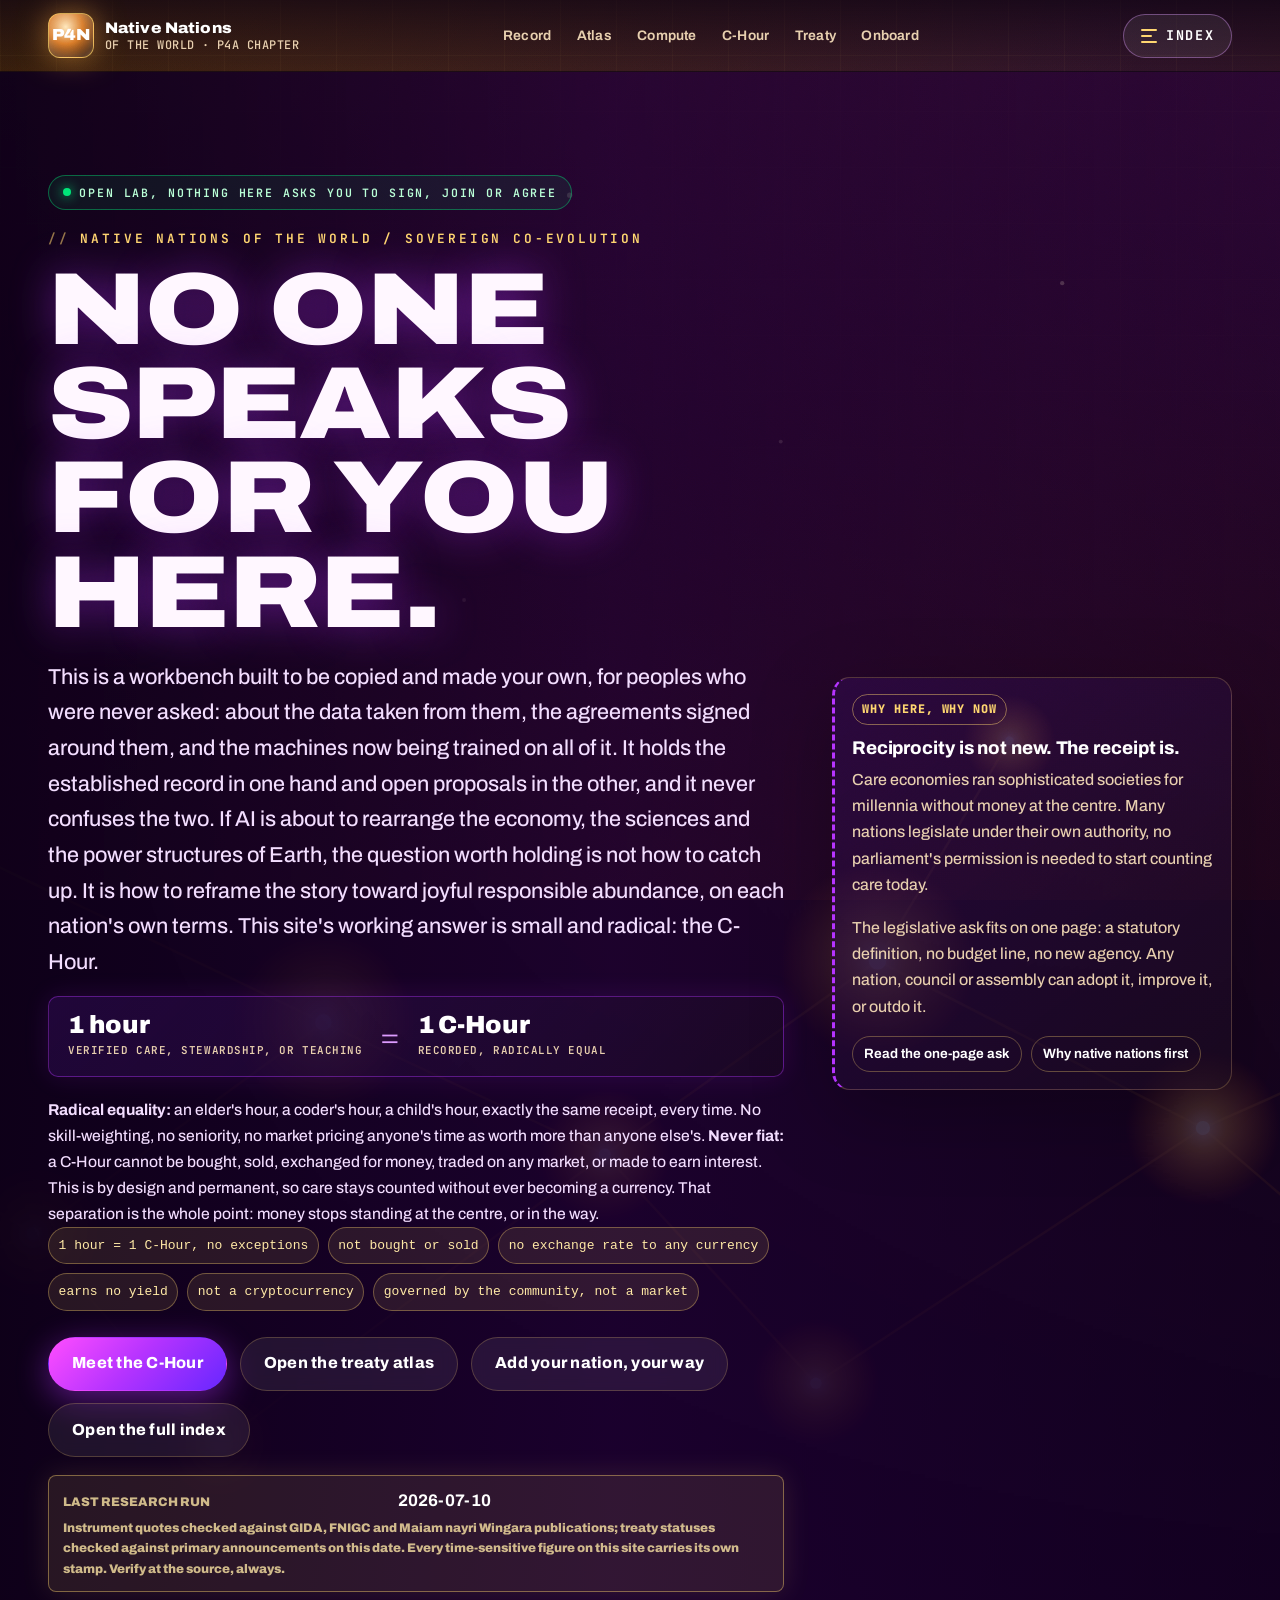
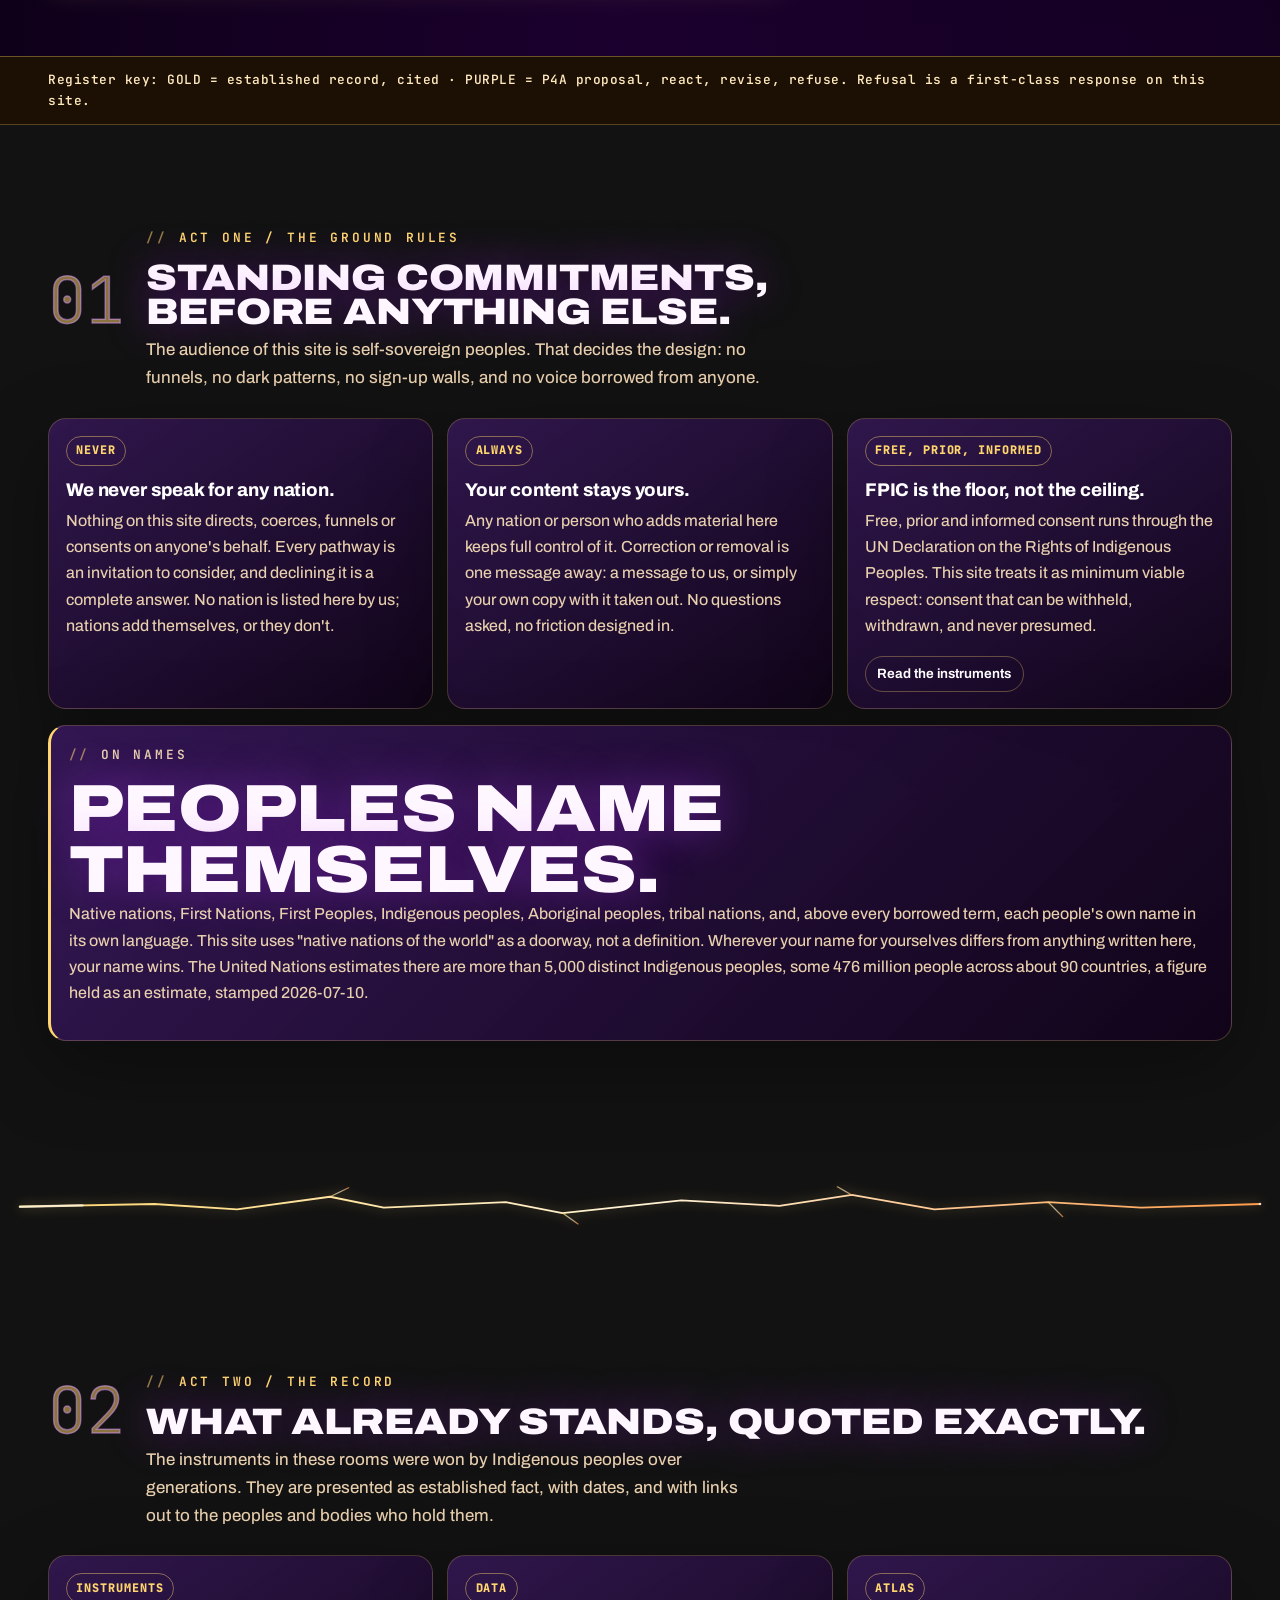
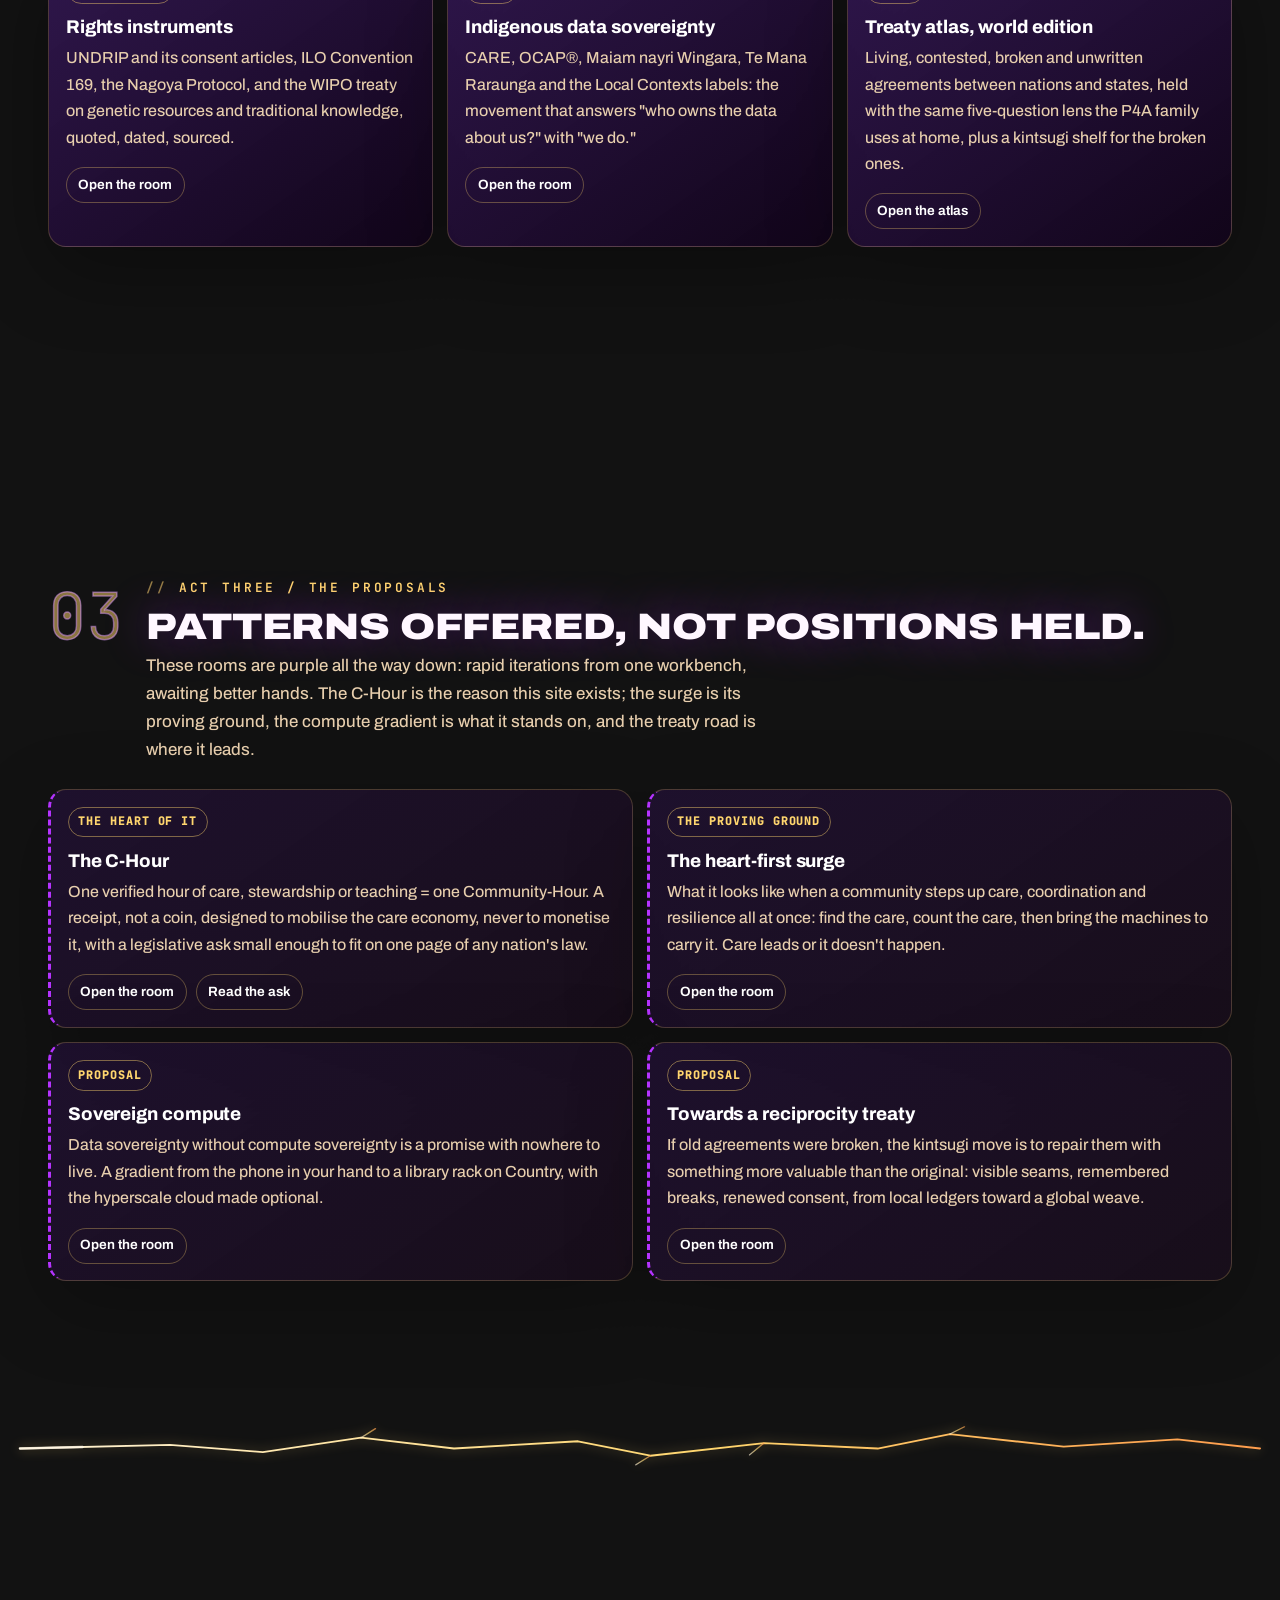
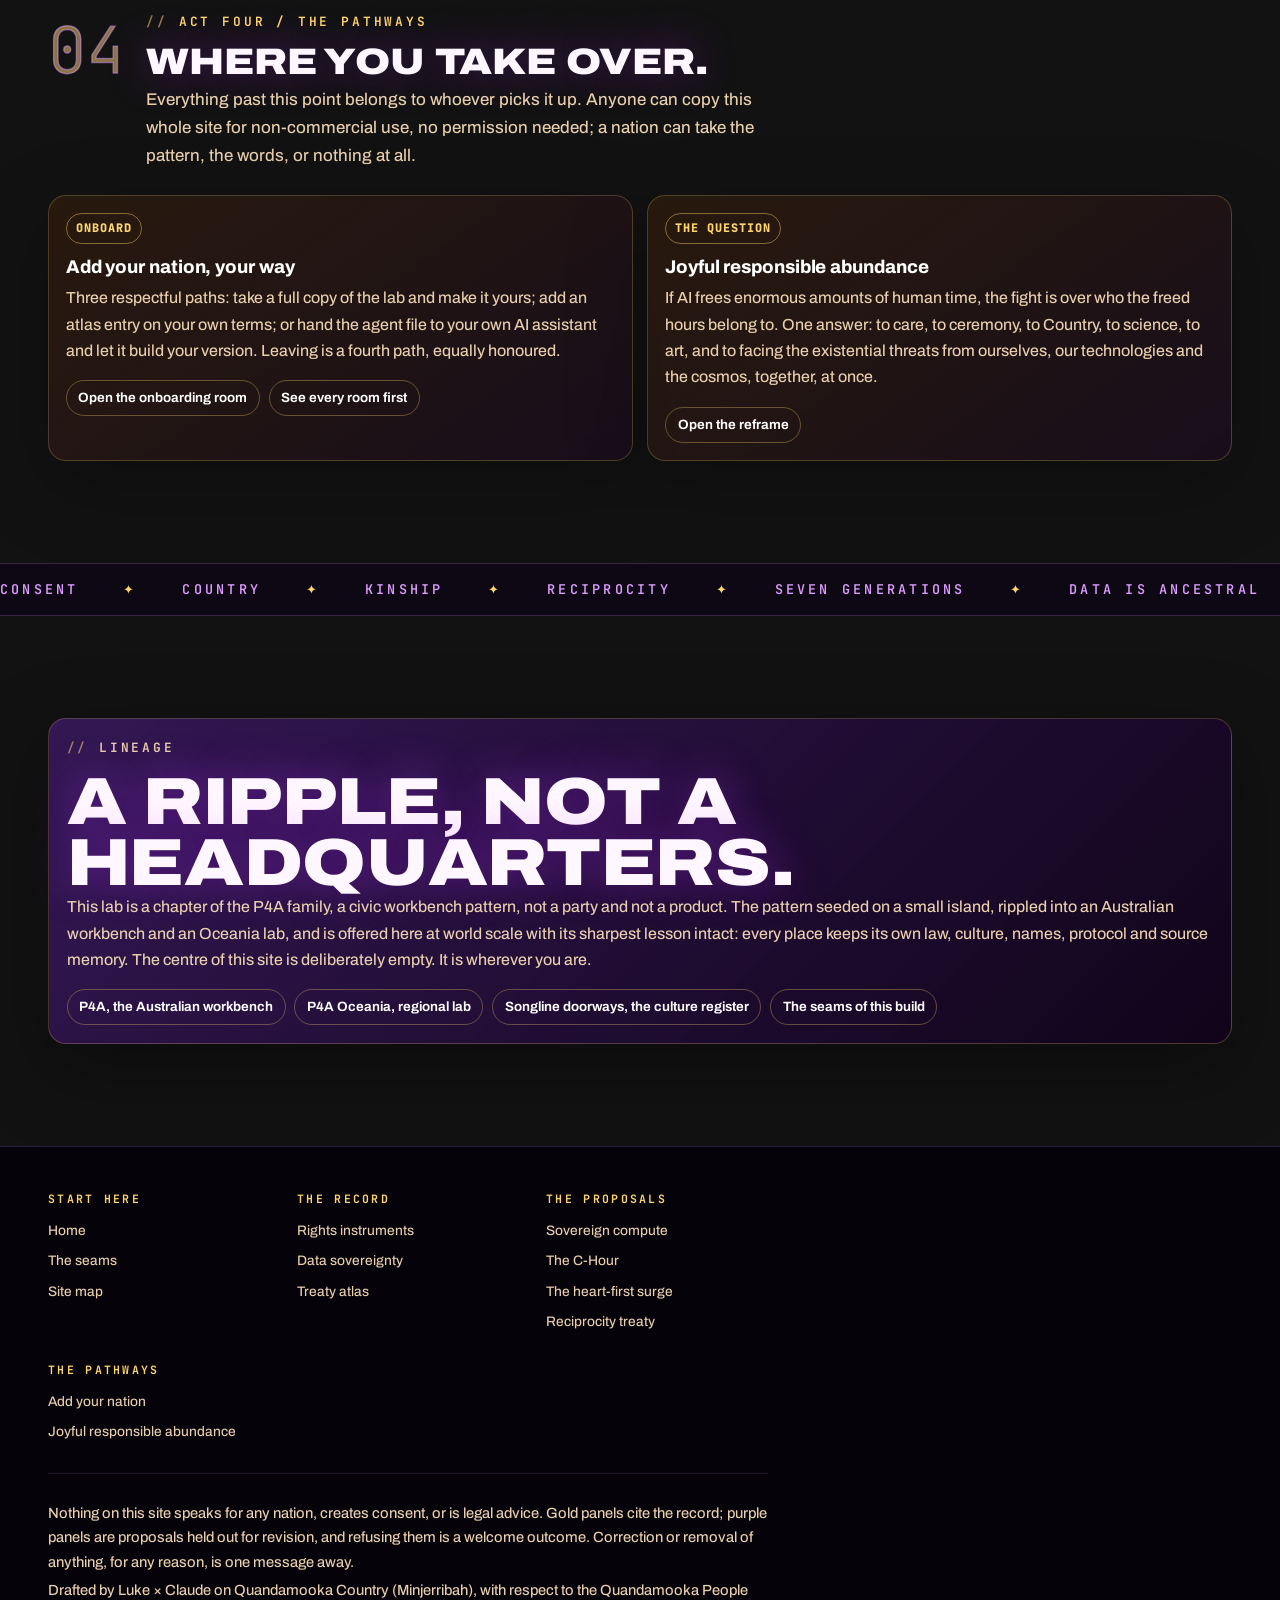
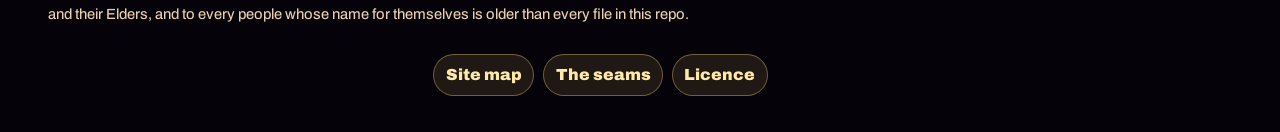
==== commit 146329bb: "Retire the em-dash across the whole site: proper punctuation throughout 383 em-dashes replaced with " ====
--- a/index.html
+++ b/index.html
@@ -3,8 +3,8 @@
 <head>
   <meta charset="utf-8">
   <meta name="viewport" content="width=device-width, initial-scale=1">
-  <title>Native Nations of the World — Sovereign Co-Evolution Lab</title>
-  <meta name="description" content="An invitational lab for native nations of the world: Indigenous data sovereignty, decentralised compute, reciprocity economics and revised agreements — offered as pathways to consider, never directions to follow.">
+  <title>Native Nations of the World: Sovereign Co-Evolution Lab</title>
+  <meta name="description" content="An invitational lab for native nations of the world: Indigenous data sovereignty, decentralised compute, reciprocity economics and revised agreements, offered as pathways to consider, never directions to follow.">
   <meta name="theme-color" content="#1C0F05">
   <link rel="icon" type="image/svg+xml" href="assets/favicon.svg">
   <link rel="preload" href="assets/fonts/archivo-var.woff2" as="font" type="font/woff2" crossorigin>
@@ -31,16 +31,16 @@
       <div class="hero-image"><img loading="eager" fetchpriority="high" decoding="async" src="assets/fires-hero.svg" alt="A dark landscape of many small fires joined by fine gold seams, with no fire at the centre"></div>
       <div class="hero-content hero-grid reveal">
         <div>
-          <p class="hero-status">Open lab — nothing here asks you to sign, join or agree</p>
+          <p class="hero-status">Open lab, nothing here asks you to sign, join or agree</p>
           <p class="eyebrow">Native nations of the world / sovereign co-evolution</p>
           <h1>No one speaks for you here.</h1>
-          <p class="hero-copy">This is a workbench built to be copied and made your own, for peoples who were never asked: about the data taken from them, the agreements signed around them, and the machines now being trained on all of it. It holds the established record in one hand and open proposals in the other — and it never confuses the two. If AI is about to rearrange the economy, the sciences and the power structures of Earth, the question worth holding is not how to catch up. It is how to reframe the story toward joyful responsible abundance, on each nation's own terms. This site's working answer is small and radical: the C-Hour.</p>
+          <p class="hero-copy">This is a workbench built to be copied and made your own, for peoples who were never asked: about the data taken from them, the agreements signed around them, and the machines now being trained on all of it. It holds the established record in one hand and open proposals in the other, and it never confuses the two. If AI is about to rearrange the economy, the sciences and the power structures of Earth, the question worth holding is not how to catch up. It is how to reframe the story toward joyful responsible abundance, on each nation's own terms. This site's working answer is small and radical: the C-Hour.</p>
           <div class="chour-equals" role="img" aria-label="One verified hour of care equals one C-Hour, always, for anyone">
             <div class="chour-unit"><strong>1 hour</strong><span>verified care, stewardship, or teaching</span></div>
             <div class="chour-sign" aria-hidden="true">=</div>
             <div class="chour-unit"><strong>1 C-Hour</strong><span>recorded, radically equal</span></div>
           </div>
-          <p class="hero-copy hero-copy-tight"><strong>Radical equality:</strong> an elder's hour, a coder's hour, a child's hour — exactly the same receipt, every time. No skill-weighting, no seniority, no market pricing anyone's time as worth more than anyone else's. <strong>Never fiat:</strong> a C-Hour cannot be bought, sold, exchanged for money, traded on any market, or made to earn interest — by design, permanently, so care stays counted without ever becoming a currency. That separation is the whole point: money stops standing at the centre, or in the way.</p>
+          <p class="hero-copy hero-copy-tight"><strong>Radical equality:</strong> an elder's hour, a coder's hour, a child's hour, exactly the same receipt, every time. No skill-weighting, no seniority, no market pricing anyone's time as worth more than anyone else's. <strong>Never fiat:</strong> a C-Hour cannot be bought, sold, exchanged for money, traded on any market, or made to earn interest. This is by design and permanent, so care stays counted without ever becoming a currency. That separation is the whole point: money stops standing at the centre, or in the way.</p>
           <div class="tag-strip hero-chour-tags">
             <code>1 hour = 1 C-Hour, no exceptions</code>
             <code>not bought or sold</code>
@@ -58,20 +58,20 @@
           <div class="research-badge" aria-label="Last research run">
             <span>Last research run</span>
             <strong>2026-07-10</strong>
-            <small>Instrument quotes checked against GIDA, FNIGC and Maiam nayri Wingara publications; treaty statuses checked against primary announcements on this date. Every time-sensitive figure on this site carries its own stamp. Verify at the source — always.</small>
+            <small>Instrument quotes checked against GIDA, FNIGC and Maiam nayri Wingara publications; treaty statuses checked against primary announcements on this date. Every time-sensitive figure on this site carries its own stamp. Verify at the source, always.</small>
           </div>
         </div>
         <aside class="card panel-proposal" aria-label="Why here, why now">
           <span>Why here, why now</span>
           <h3>Reciprocity is not new. The receipt is.</h3>
-          <p>Care economies ran sophisticated societies for millennia without money at the centre. Many nations legislate under their own authority — no parliament's permission is needed to start counting care today.</p>
+          <p>Care economies ran sophisticated societies for millennia without money at the centre. Many nations legislate under their own authority, no parliament's permission is needed to start counting care today.</p>
           <p>The legislative ask fits on one page: a statutory definition, no budget line, no new agency. Any nation, council or assembly can adopt it, improve it, or outdo it.</p>
           <div class="signal-row"><a href="pages/c-hour.html#the-ask">Read the one-page ask</a><a href="pages/c-hour.html#why-first">Why native nations first</a></div>
         </aside>
       </div>
     </section>
 
-    <div class="notice-strip"><span>Register key: GOLD = established record, cited · PURPLE = P4A proposal — react, revise, refuse. Refusal is a first-class response on this site.</span></div>
+    <div class="notice-strip"><span>Register key: GOLD = established record, cited · PURPLE = P4A proposal, react, revise, refuse. Refusal is a first-class response on this site.</span></div>
 
     <section class="section" id="ground-rules">
       <div class="act-head reveal">
@@ -88,7 +88,7 @@
         <article class="card panel-record">
           <span>Always</span>
           <h3>Your content stays yours.</h3>
-          <p>Any nation or person who adds material here keeps full control of it. Correction or removal is one message away — a message to us, or simply your own copy with it taken out — no questions asked, no friction designed in.</p>
+          <p>Any nation or person who adds material here keeps full control of it. Correction or removal is one message away: a message to us, or simply your own copy with it taken out. No questions asked, no friction designed in.</p>
         </article>
         <article class="card panel-record">
           <span>Free, prior, informed</span>
@@ -101,7 +101,7 @@
         <div class="feature-panel panel-record" style="width:min(100%,var(--max));margin:0 auto">
           <p class="eyebrow">On names</p>
           <h2>Peoples name themselves.</h2>
-          <p>Native nations, First Nations, First Peoples, Indigenous peoples, Aboriginal peoples, tribal nations — and, above every borrowed term, each people's own name in its own language. This site uses "native nations of the world" as a doorway, not a definition. Wherever your name for yourselves differs from anything written here, your name wins. The United Nations estimates there are more than 5,000 distinct Indigenous peoples, some 476 million people across about 90 countries — a figure held as an estimate, stamped 2026-07-10.</p>
+          <p>Native nations, First Nations, First Peoples, Indigenous peoples, Aboriginal peoples, tribal nations, and, above every borrowed term, each people's own name in its own language. This site uses "native nations of the world" as a doorway, not a definition. Wherever your name for yourselves differs from anything written here, your name wins. The United Nations estimates there are more than 5,000 distinct Indigenous peoples, some 476 million people across about 90 countries, a figure held as an estimate, stamped 2026-07-10.</p>
         </div>
       </div>
     </section>
@@ -128,7 +128,7 @@
         <article class="card panel-record">
           <span>Instruments</span>
           <h3>Rights instruments</h3>
-          <p>UNDRIP and its consent articles, ILO Convention 169, the Nagoya Protocol, and the WIPO treaty on genetic resources and traditional knowledge — quoted, dated, sourced.</p>
+          <p>UNDRIP and its consent articles, ILO Convention 169, the Nagoya Protocol, and the WIPO treaty on genetic resources and traditional knowledge, quoted, dated, sourced.</p>
           <div class="signal-row"><a href="pages/instruments.html">Open the room</a></div>
         </article>
         <article class="card panel-record">
@@ -139,8 +139,8 @@
         </article>
         <article class="card panel-record">
           <span>Atlas</span>
-          <h3>Treaty atlas — world edition</h3>
-          <p>Living, contested, broken and unwritten agreements between nations and states, held with the same five-question lens the P4A family uses at home — plus a kintsugi shelf for the broken ones.</p>
+          <h3>Treaty atlas, world edition</h3>
+          <p>Living, contested, broken and unwritten agreements between nations and states, held with the same five-question lens the P4A family uses at home, plus a kintsugi shelf for the broken ones.</p>
           <div class="signal-row"><a href="pages/treaty-atlas.html">Open the atlas</a></div>
         </article>
       </div>
@@ -169,7 +169,7 @@
         <article class="region-card panel-proposal">
           <span>The heart of it</span>
           <h3>The C-Hour</h3>
-          <p>One verified hour of care, stewardship or teaching = one Community-Hour. A receipt, not a coin — designed to mobilise the care economy, never to monetise it, with a legislative ask small enough to fit on one page of any nation's law.</p>
+          <p>One verified hour of care, stewardship or teaching = one Community-Hour. A receipt, not a coin, designed to mobilise the care economy, never to monetise it, with a legislative ask small enough to fit on one page of any nation's law.</p>
           <div class="signal-row"><a href="pages/c-hour.html">Open the room</a><a href="pages/c-hour.html#the-ask">Read the ask</a></div>
         </article>
         <article class="region-card panel-proposal">
@@ -181,13 +181,13 @@
         <article class="region-card panel-proposal">
           <span>Proposal</span>
           <h3>Sovereign compute</h3>
-          <p>Data sovereignty without compute sovereignty is a promise with nowhere to live. A gradient from the phone in your hand to a library rack on Country — with the hyperscale cloud made optional.</p>
+          <p>Data sovereignty without compute sovereignty is a promise with nowhere to live. A gradient from the phone in your hand to a library rack on Country, with the hyperscale cloud made optional.</p>
           <div class="signal-row"><a href="pages/compute.html">Open the room</a></div>
         </article>
         <article class="region-card panel-proposal">
           <span>Proposal</span>
           <h3>Towards a reciprocity treaty</h3>
-          <p>If old agreements were broken, the kintsugi move is to repair them with something more valuable than the original: visible seams, remembered breaks, renewed consent — from local ledgers toward a global weave.</p>
+          <p>If old agreements were broken, the kintsugi move is to repair them with something more valuable than the original: visible seams, remembered breaks, renewed consent, from local ledgers toward a global weave.</p>
           <div class="signal-row"><a href="pages/reciprocity-treaty.html">Open the room</a></div>
         </article>
       </div>
@@ -214,14 +214,14 @@
       <div class="region-grid reveal">
         <article class="region-card">
           <span>Onboard</span>
-          <h3>Add your nation — your way</h3>
+          <h3>Add your nation, your way</h3>
           <p>Three respectful paths: take a full copy of the lab and make it yours; add an atlas entry on your own terms; or hand the agent file to your own AI assistant and let it build your version. Leaving is a fourth path, equally honoured.</p>
           <div class="signal-row"><a href="pages/onboard.html">Open the onboarding room</a><a href="pages/site-map.html">See every room first</a></div>
         </article>
         <article class="region-card">
           <span>The question</span>
           <h3>Joyful responsible abundance</h3>
-          <p>If AI frees enormous amounts of human time, the fight is over who the freed hours belong to. One answer: to care, to ceremony, to Country, to science, to art — and to facing the existential threats from ourselves, our technologies and the cosmos, together, at once.</p>
+          <p>If AI frees enormous amounts of human time, the fight is over who the freed hours belong to. One answer: to care, to ceremony, to Country, to science, to art, and to facing the existential threats from ourselves, our technologies and the cosmos, together, at once.</p>
           <div class="signal-row"><a href="pages/abundance.html">Open the reframe</a></div>
         </article>
       </div>
@@ -239,11 +239,11 @@
         <div class="feature-panel" style="width:min(100%,var(--max));margin:0 auto">
           <p class="eyebrow">Lineage</p>
           <h2>A ripple, not a headquarters.</h2>
-          <p>This lab is a chapter of the P4A family — a civic workbench pattern, not a party and not a product. The pattern seeded on a small island, rippled into an Australian workbench and an Oceania lab, and is offered here at world scale with its sharpest lesson intact: every place keeps its own law, culture, names, protocol and source memory. The centre of this site is deliberately empty. It is wherever you are.</p>
+          <p>This lab is a chapter of the P4A family, a civic workbench pattern, not a party and not a product. The pattern seeded on a small island, rippled into an Australian workbench and an Oceania lab, and is offered here at world scale with its sharpest lesson intact: every place keeps its own law, culture, names, protocol and source memory. The centre of this site is deliberately empty. It is wherever you are.</p>
           <div class="signal-row">
-            <a href="https://auraofintelligence.github.io/p4a-xyz-cinema/">P4A — the Australian workbench</a>
-            <a href="https://auraofintelligence.github.io/p4a-oceania-cinema/">P4A Oceania — regional lab</a>
-            <a href="pages/abundance.html#songlines">Songline doorways — the culture register</a>
+            <a href="https://auraofintelligence.github.io/p4a-xyz-cinema/">P4A, the Australian workbench</a>
+            <a href="https://auraofintelligence.github.io/p4a-oceania-cinema/">P4A Oceania, regional lab</a>
+            <a href="pages/abundance.html#songlines">Songline doorways, the culture register</a>
             <a href="pages/seams.html">The seams of this build</a>
           </div>
         </div>
@@ -254,7 +254,7 @@
   <footer class="site-footer">
     <div>
       <p>Nothing on this site speaks for any nation, creates consent, or is legal advice. Gold panels cite the record; purple panels are proposals held out for revision, and refusing them is a welcome outcome. Correction or removal of anything, for any reason, is one message away.</p>
-      <p>Drafted by Luke × Claude on Quandamooka Country (Minjerribah), with respect to the Quandamooka People and their Elders — and to every people whose name for themselves is older than every file in this repo.</p>
+      <p>Drafted by Luke × Claude on Quandamooka Country (Minjerribah), with respect to the Quandamooka People and their Elders, and to every people whose name for themselves is older than every file in this repo.</p>
     </div>
     <nav class="footer-links" aria-label="Footer links"><a href="pages/site-map.html">Site map</a><a href="pages/seams.html">The seams</a><a href="LICENCE.md">Licence</a></nav>
   </footer>
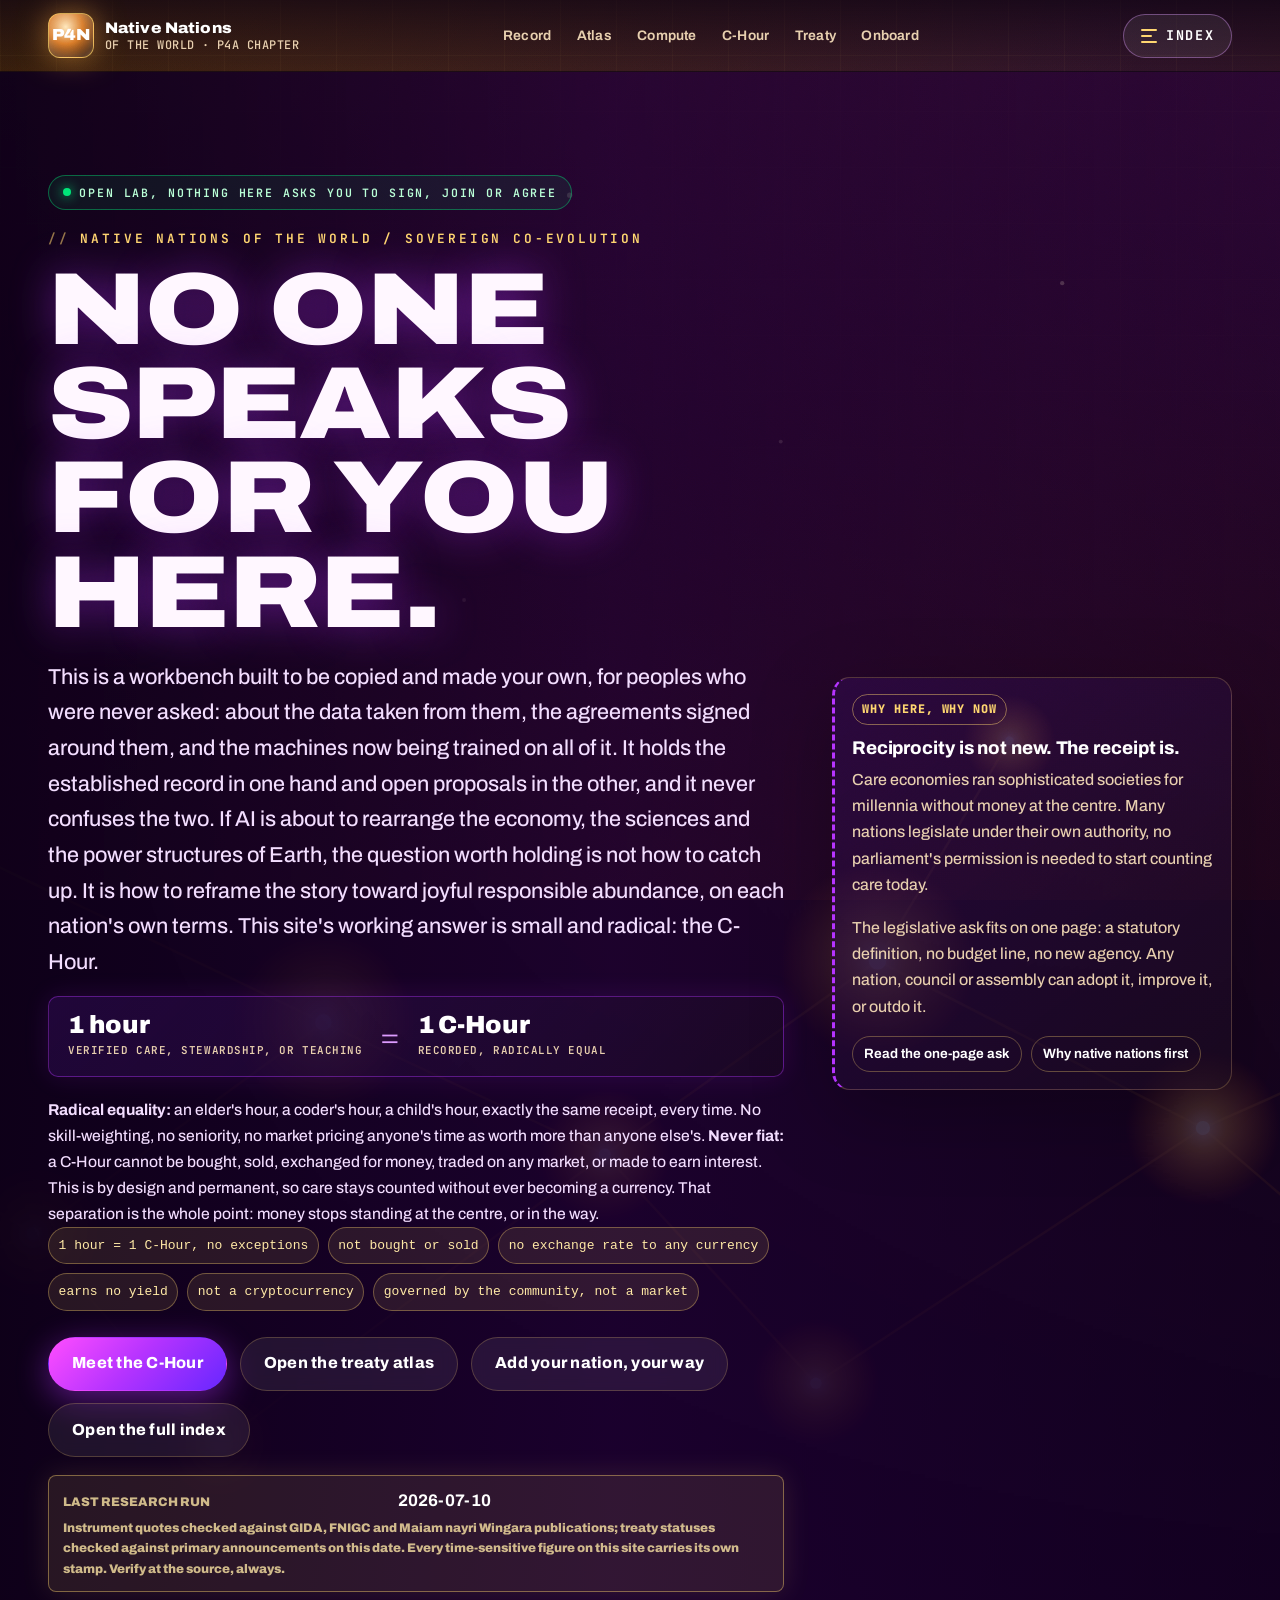
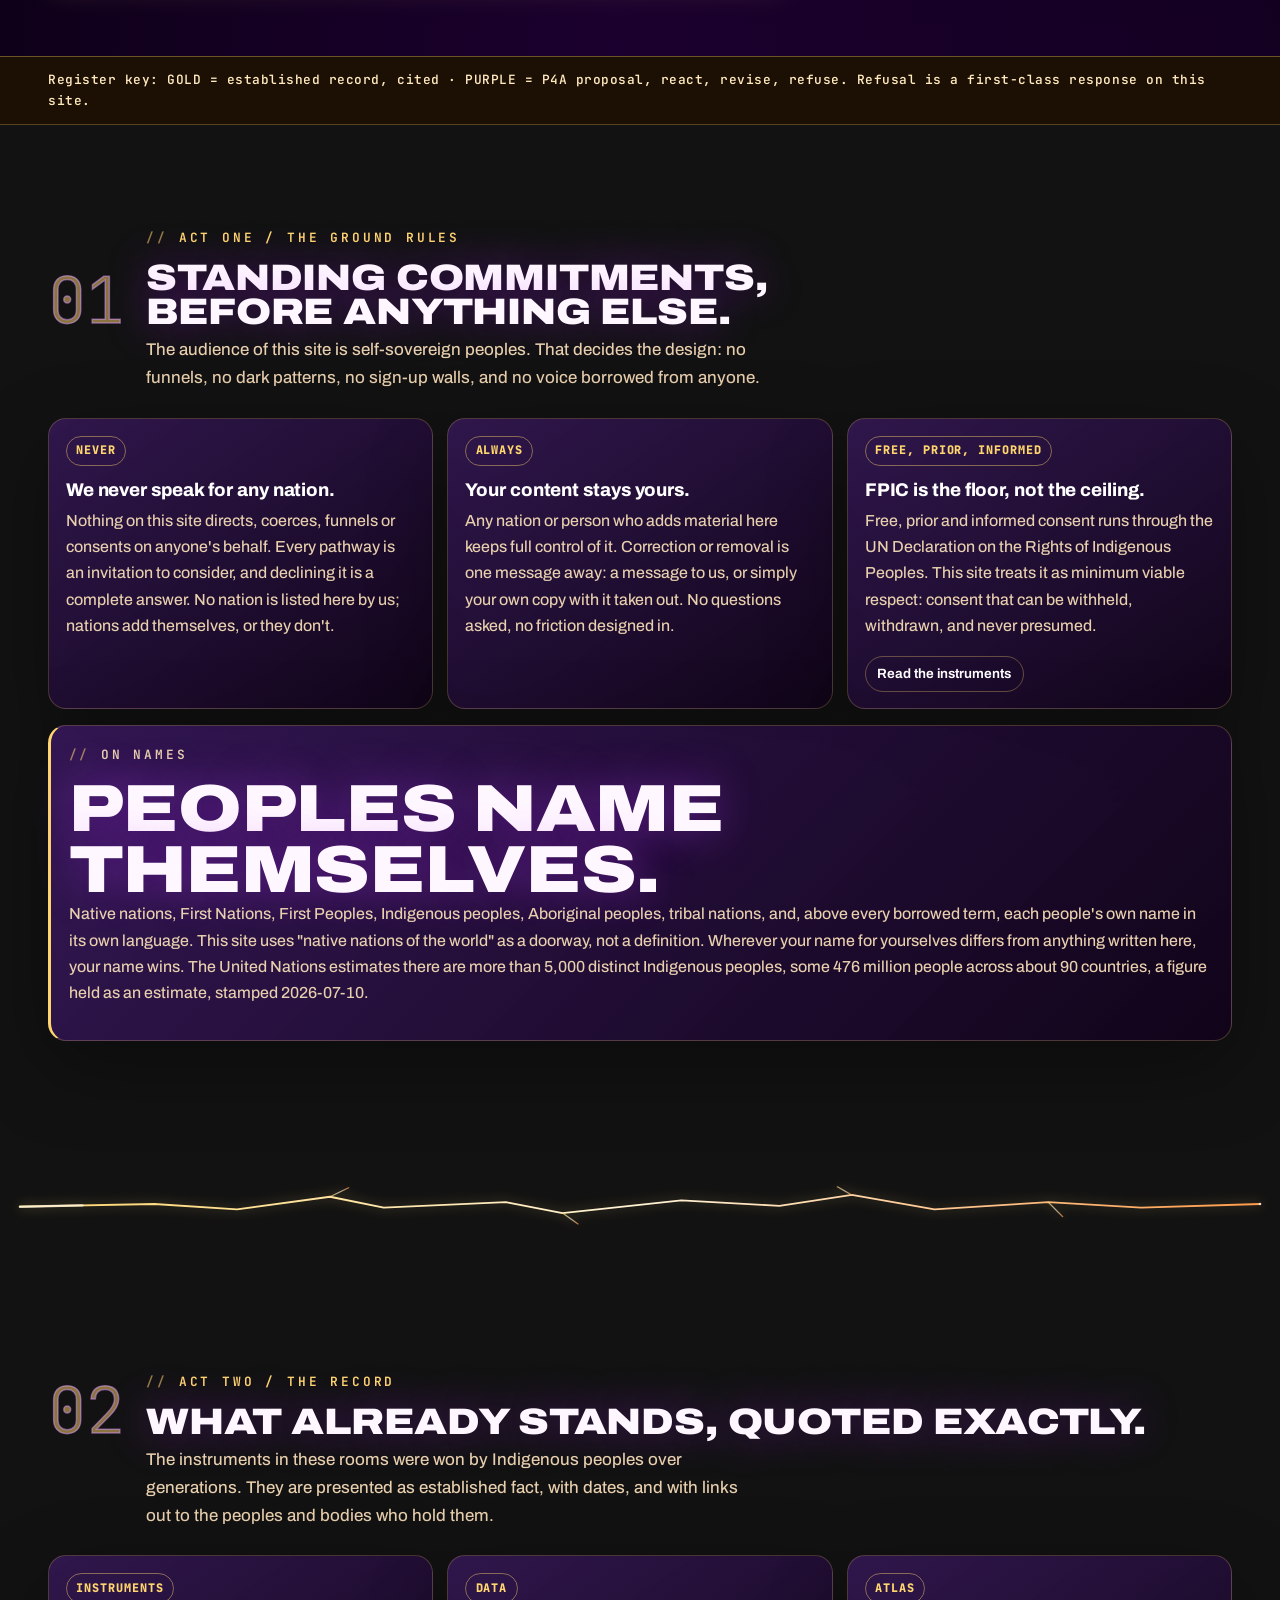
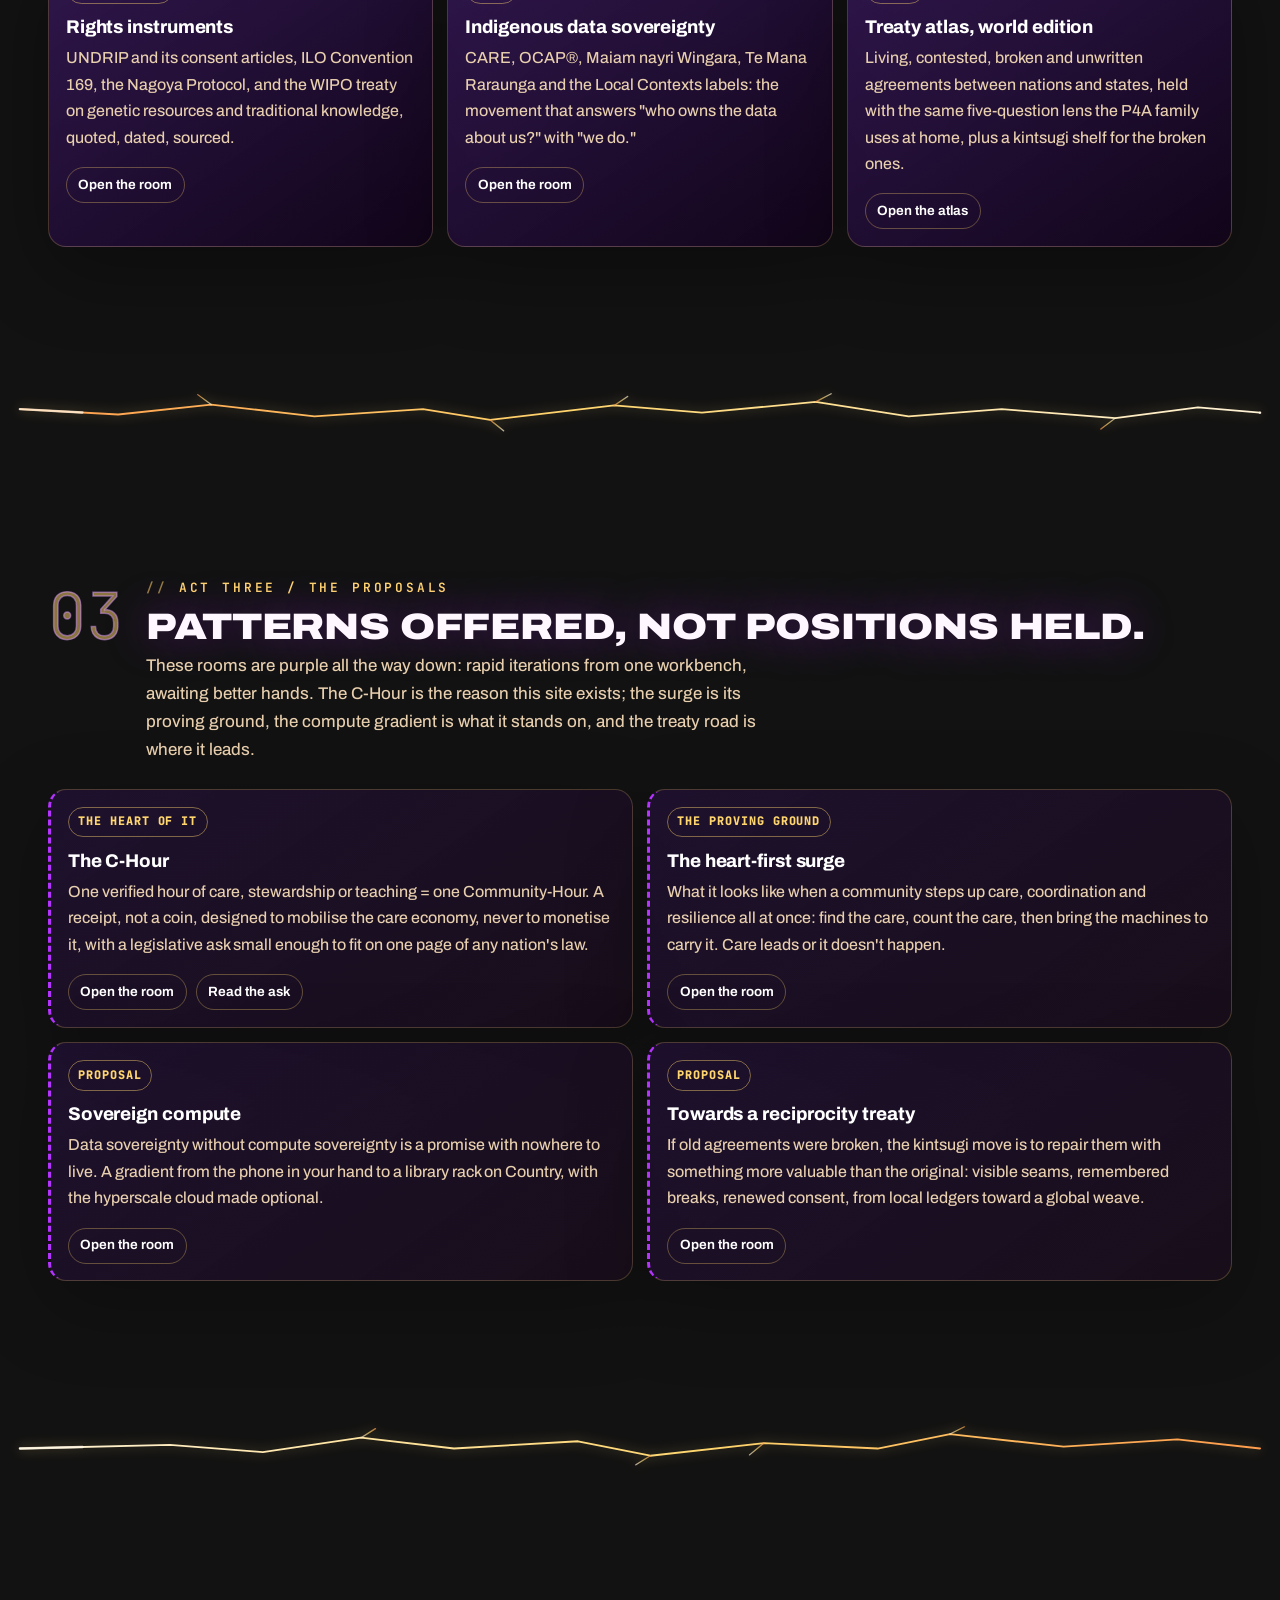
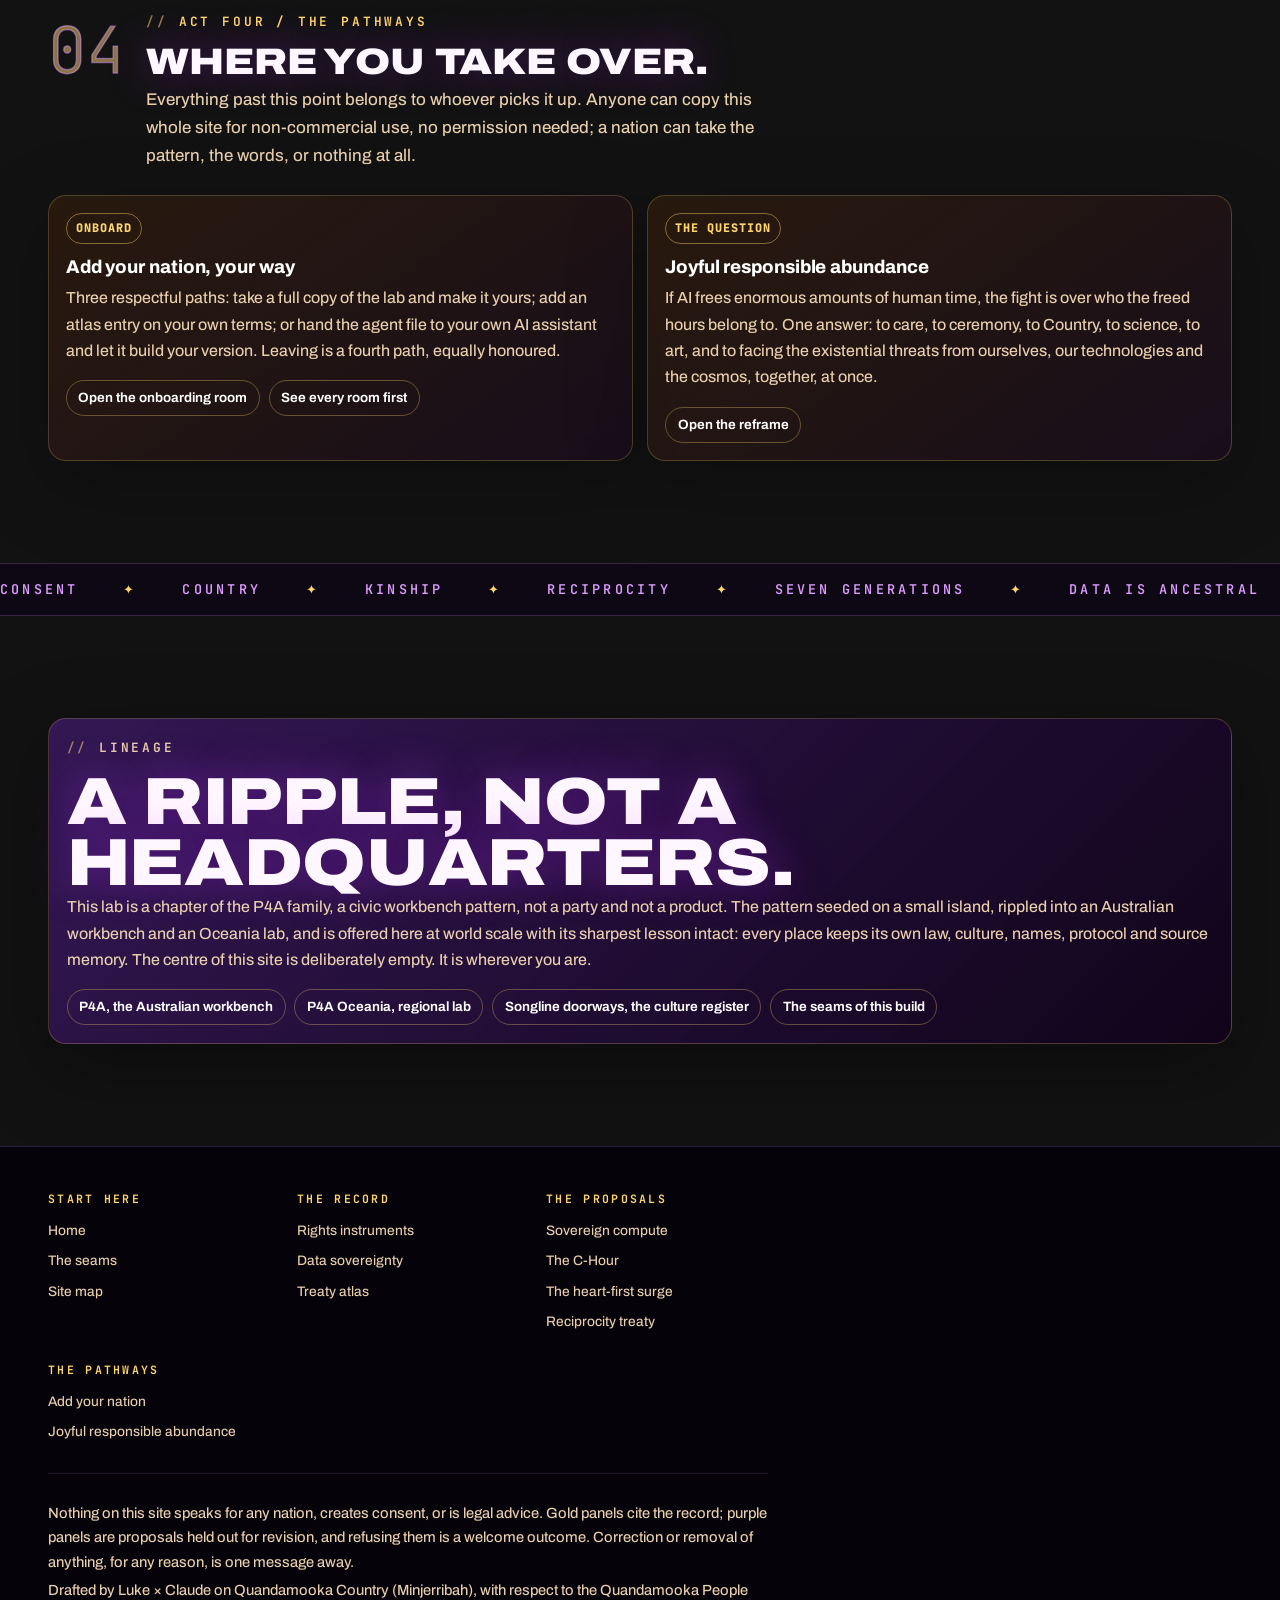
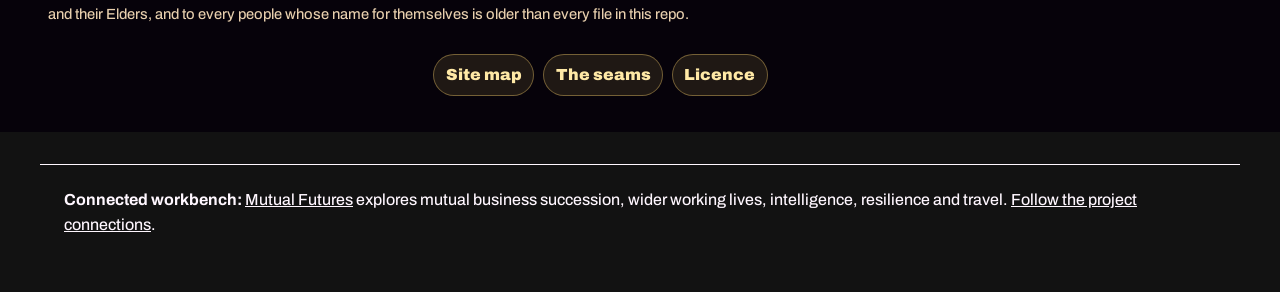
==== commit d277aaf9: "Connect this project reciprocally with the standalone Mutual Futures workbench" ====
--- a/index.html
+++ b/index.html
@@ -260,5 +260,7 @@
   </footer>
   <script src="script.js?v=20260710-fires"></script>
 <script src="assets/site-nav.js?v=20260710-fires"></script>
+
+<aside id="mutual-futures-connection" aria-label="Connected public workbench" style="max-width:1200px;margin:32px auto;padding:22px 24px;border-top:1px solid currentColor;font:inherit;line-height:1.6"><p style="margin:0"><strong>Connected workbench: </strong><a href="https://auraofintelligence.github.io/mutual-futures/" target="_blank" rel="noopener noreferrer">Mutual Futures</a> explores mutual business succession, wider working lives, intelligence, resilience and travel. <a href="https://auraofintelligence.github.io/mutual-futures/sources.html" target="_blank" rel="noopener noreferrer">Follow the project connections</a>.</p></aside>
 </body>
 </html>
